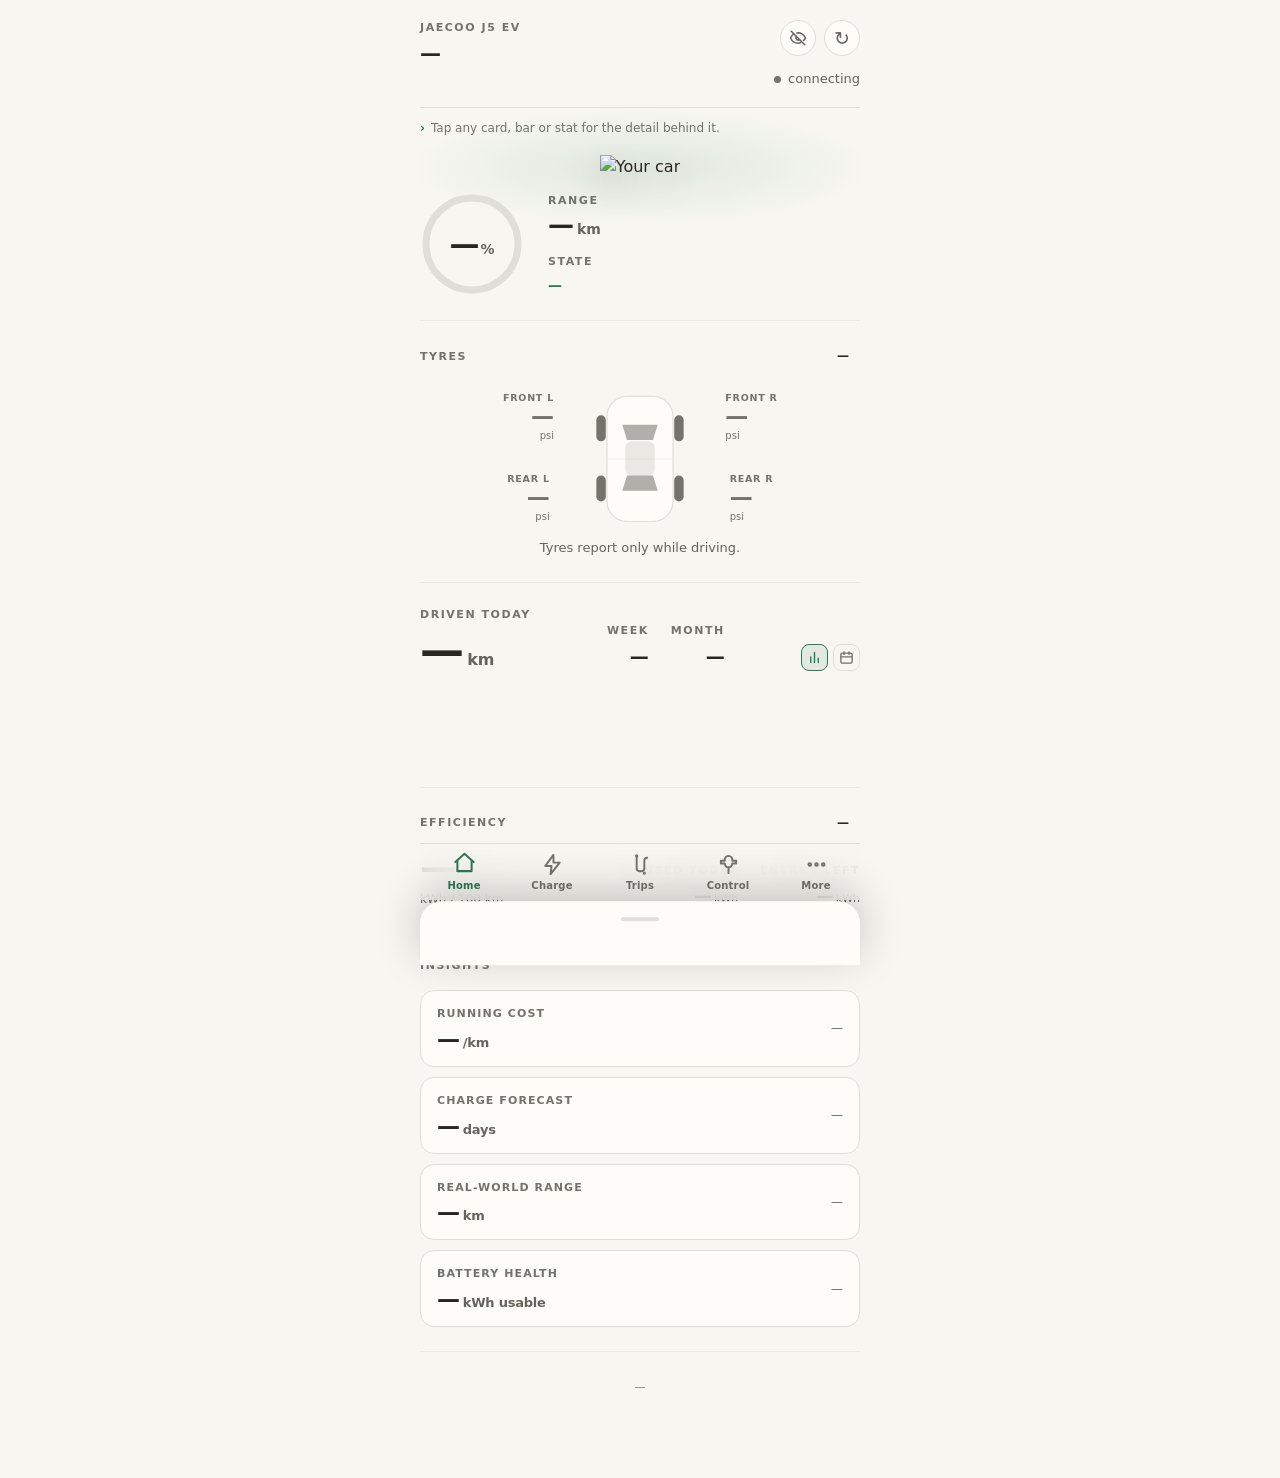
==== web/index.html @ c2badd1b "Merge upstream/main (openlinko, 2026-11-15) into the fork Resolutions: - README.md, README.id.md: up" ====
<!DOCTYPE html>
<html lang="en">
<head>
<meta charset="utf-8">
<meta name="viewport" content="width=device-width, initial-scale=1, viewport-fit=cover">
<meta name="apple-mobile-web-app-capable" content="yes">
<meta name="apple-mobile-web-app-status-bar-style" content="default">
<meta name="apple-mobile-web-app-title" content="J5 EV">
<meta name="theme-color" content="#f4f1ea" id="themeColor">
<script>try{document.documentElement.dataset.theme=localStorage.getItem('theme')||(matchMedia('(prefers-color-scheme:dark)').matches?'dark':'light');document.documentElement.lang=localStorage.getItem('lang')||'en';}catch(e){document.documentElement.dataset.theme='light';}</script>
<link rel="stylesheet" href="leaflet.css">
<link rel="manifest" href="manifest.webmanifest">
<link rel="apple-touch-icon" href="icon.svg">
<link rel="icon" href="icon.svg">
<title>J5 EV</title>
<style>
  :root{
    --canvas: oklch(0.972 0.006 95);
    --surface: oklch(0.992 0.004 95);
    --ink:    oklch(0.27 0.012 95);
    --muted:  oklch(0.50 0.012 95);
    --faint:  oklch(0.55 0.010 95);
    --line:   oklch(0.90 0.008 95);
    --hair:   oklch(0.93 0.007 95);
    --accent: oklch(0.52 0.10 158);
    --accent-soft: oklch(0.52 0.10 158 / .12);
    --warn:   oklch(0.74 0.13 70);
    --bad:    oklch(0.58 0.16 27);
    --inset:  oklch(0.955 0.006 95);
    /* motion: one confident deceleration curve everywhere; feedback 120ms, state 200ms, view 260ms */
    --e-out:  cubic-bezier(.16,1,.3,1);
    --e-io:   cubic-bezier(.2,.8,.2,1);
  }
  html{scroll-behavior:smooth}
  /* tab switch = the app's one recurring view transition: soft rise + fade of the incoming pane */
  [data-tab].tabin{animation:tabin .26s var(--e-out)}
  @keyframes tabin{from{opacity:0;transform:translateY(10px)}}
  *{box-sizing:border-box;-webkit-tap-highlight-color:transparent;margin:0}
  html{background:var(--canvas)}
  body{
    font:16px/1.45 -apple-system,BlinkMacSystemFont,"SF Pro Text",Inter,system-ui,sans-serif;
    color:var(--ink); background:var(--canvas);
    -webkit-font-smoothing:antialiased; text-rendering:optimizeLegibility;
    padding:max(20px,env(safe-area-inset-top)) 20px calc(82px + env(safe-area-inset-bottom));
  }
  .wrap{max-width:440px;margin:0 auto}
  .num{font-variant-numeric:tabular-nums;font-feature-settings:"tnum" 1}
  .over{font-size:11px;font-weight:600;letter-spacing:.14em;text-transform:uppercase;color:var(--faint)}

  /* a11y: visible keyboard focus (slider's outline:none above is overridden back here) */
  :focus{outline:none}
  :focus-visible{outline:2px solid var(--accent);outline-offset:2px;border-radius:6px}

  /* a11y: keep small icons visually small but grow their hit area to ~44px */
  .viewtoggle button,.calnav,.chipbtn,.refresh,.appbar .ab-rf{position:relative}
  .viewtoggle button:before,.calnav:before,.chipbtn:before,.refresh:before,.appbar .ab-rf:before{
    content:"";position:absolute;inset:-8px}
  .seg button{position:relative}
  .seg button:before{content:"";position:absolute;inset:-6px 0}

  /* a11y: honor reduced motion — instant state change, no rolling/reveal choreography */
  @media (prefers-reduced-motion:reduce){
    *,*:before,*:after{animation-duration:.01ms!important;animation-iteration-count:1!important;
      transition-duration:.01ms!important;scroll-behavior:auto!important}
    .reveal{opacity:1;transform:none}
  }

  /* header */
  header{display:flex;justify-content:space-between;align-items:flex-start;padding-bottom:18px;border-bottom:1px solid var(--line)}
  .plate{font-size:21px;font-weight:700;letter-spacing:.01em;margin-top:3px}
  .status{display:flex;align-items:center;gap:7px;font-size:13px;color:var(--muted);margin-top:5px}
  .status b{width:7px;height:7px;border-radius:50%;background:var(--faint);transition:background .2s}
  .status.on b{background:var(--accent)}
  .hr{display:flex;flex-direction:column;align-items:flex-end;gap:9px}
  .refresh{width:36px;height:36px;border-radius:50%;border:1px solid var(--line);background:var(--surface);
    color:var(--muted);font-size:19px;line-height:1;cursor:pointer;display:flex;align-items:center;justify-content:center;
    transition:color .2s,border-color .2s}
  .refresh:active{color:var(--accent);border-color:var(--accent)}
  .refresh.spin{animation:spin .7s linear}
  @keyframes spin{to{transform:rotate(360deg)}}

  section{padding:24px 0;border-bottom:1px solid var(--hair)}
  section:last-of-type{border-bottom:0}

  /* battery */
  .batt{display:flex;align-items:center;gap:24px}
  .gauge{position:relative;width:104px;height:104px;flex:none}
  .gauge svg{display:block}
  .gauge svg circle{transition:stroke-dashoffset .6s var(--e-out)}
  .gauge .c{position:absolute;inset:0;display:flex;align-items:center;justify-content:center}
  .gauge .grp{display:inline-flex;align-items:baseline}
  .gauge .c b{font-size:30px;font-weight:700;line-height:1}
  .gauge .c i{font-size:14px;font-weight:600;color:var(--muted);font-style:normal;margin-left:1px}
  .batt .side{flex:1;display:flex;flex-direction:column;gap:16px}
  .kv .over{display:block;margin-bottom:3px}
  .kv .val{font-size:26px;font-weight:700;line-height:1}
  .kv .val u{font-size:14px;font-weight:600;color:var(--muted);text-decoration:none;margin-left:3px}
  .pill{display:inline-flex;align-items:center;gap:6px;font-size:14px;font-weight:600;color:var(--accent)}
  .pill.off{color:var(--faint)}

  /* tyres */
  .tyres .head{display:flex;justify-content:space-between;align-items:center;margin-bottom:6px}
  .badge{font-size:12px;font-weight:700;padding:3px 11px;border-radius:999px;letter-spacing:.01em}
  .badge.ok{color:var(--accent);background:var(--accent-soft)}
  .badge.bad{color:var(--bad);background:oklch(0.58 0.16 27 / .12)}
  .pad.ok .v{color:var(--accent)} .pad.bad .v{color:var(--bad)}
  .car{display:grid;grid-template-columns:1fr auto 1fr;grid-template-rows:auto auto;
    align-items:center;justify-items:center;gap:18px 14px;max-width:300px;margin:18px auto 8px}
  .carsvg{grid-column:2;grid-row:1/3;width:118px;height:auto;display:block}
  .ty{fill:var(--faint);transition:fill .3s}
  .ty.ok{fill:var(--accent)}.ty.warn{fill:var(--warn)}.ty.bad{fill:var(--bad)}.ty.idle{fill:var(--line)}
  .pad{display:flex;flex-direction:column;line-height:1;gap:3px}
  .pad.fl,.pad.rl{grid-column:1;align-items:flex-end;text-align:right}
  .pad.fr,.pad.rr{grid-column:3;align-items:flex-start;text-align:left}
  .pad.fl,.pad.fr{grid-row:1}
  .pad.rl,.pad.rr{grid-row:2}
  .pad .lbl{font-size:9.5px;font-weight:600;letter-spacing:.08em;text-transform:uppercase;color:var(--faint)}
  .pad .v{font-size:23px;font-weight:700}
  .pad .u{font-size:10px;color:var(--faint)}
  .pad .t{font-size:11px;color:var(--muted)}
  .pad.idle .v{color:var(--faint);font-weight:600}
  .pad.warn .v{color:var(--warn)} .pad.bad .v{color:var(--bad)}
  .cap{text-align:center;font-size:13px;color:var(--muted)}

  /* distance */
  .dist .top{display:flex;align-items:flex-end;justify-content:space-between;gap:16px}
  .today b{font-size:44px;font-weight:700;line-height:.95;letter-spacing:-.02em}
  .today u{font-size:16px;font-weight:600;color:var(--muted);text-decoration:none;margin-left:4px}
  .wm{display:flex;gap:22px;text-align:right}
  .wm div .over{display:block;margin-bottom:4px}
  .wm div b{font-size:19px;font-weight:700}
  .bars{display:flex;align-items:flex-end;gap:8px;height:70px;margin-top:22px}
  .bar{flex:1;display:flex;flex-direction:column;align-items:center;gap:7px;height:100%;justify-content:flex-end}
  .bar i{width:72%;border-radius:3px;background:var(--accent);min-height:2px;transition:height .4s ease-out}
  .bar.z i{background:var(--line)}
  .bar span{font-size:10px;color:var(--faint)}
  [hidden]{display:none!important}
  /* dist view toggle + monthly calendar */
  .viewtoggle{display:flex;gap:5px;align-items:center}
  .viewtoggle button{background:none;border:1px solid var(--line);border-radius:8px;width:27px;height:27px;
    display:flex;align-items:center;justify-content:center;color:var(--faint);cursor:pointer;padding:0}
  .viewtoggle button.on{color:var(--accent);border-color:var(--accent);background:color-mix(in oklch,var(--accent) 10%,transparent)}
  .viewtoggle svg{width:15px;height:15px}
  .calhead{display:flex;align-items:center;justify-content:space-between;margin-top:22px}
  .calnav{background:none;border:1px solid var(--line);border-radius:8px;width:29px;height:29px;color:var(--muted);cursor:pointer;font-size:16px;line-height:1}
  .caltitle{font-size:14px;font-weight:700}
  .caltot{text-align:center;font-size:11.5px;color:var(--muted);margin-top:7px}
  .calgrid{display:grid;grid-template-columns:repeat(7,1fr);gap:5px;margin-top:13px}
  .caldow{text-align:center;font-size:9.5px;color:var(--faint);text-transform:uppercase;letter-spacing:.3px}
  .calday{border:1px solid var(--line);border-radius:10px;padding:5px 2px 6px;text-align:center;cursor:pointer;position:relative;min-height:46px;
    transition:transform .12s var(--e-out),border-color .18s}
  .calday.tappable:active{transform:scale(.93);border-color:var(--accent)}
  .calday.z{cursor:default;color:var(--faint)}
  .calday .cd{font-size:10.5px;font-weight:650;color:var(--muted)}
  .calday .ck{display:block;font-size:11.5px;font-weight:750;margin-top:2px}
  .calday .cdot{position:absolute;top:4px;right:5px;width:5px;height:5px;border-radius:50%;background:var(--accent)}
  .calday.empty{visibility:hidden}
  .calcap{text-align:center;font-size:11.5px;color:var(--faint);margin-top:11px}
  .setbtn{border:1px solid var(--line);border-radius:8px;padding:6px 12px;font:inherit;font-size:12.5px;
    background:none;color:var(--accent);cursor:pointer;font-weight:600;transition:transform .12s var(--e-out),border-color .18s}
  .setbtn:active{transform:scale(.94);border-color:var(--accent)}
  .setbtn:disabled{opacity:.5;cursor:default}

  /* footer stats */
  .stats{display:grid;grid-template-columns:repeat(3,1fr);gap:18px 12px;padding-top:24px}
  .stat .over{display:block;margin-bottom:5px}
  .stat b{font-size:20px;font-weight:700}
  .stat b u{font-size:12px;font-weight:600;color:var(--muted);text-decoration:none;margin-left:3px}
  .ststat{display:block;font-size:10px;margin-top:4px;color:var(--faint)}
  .ststat.low{color:var(--warn)} .ststat.bad{color:var(--bad)}
  .vinrow{display:flex;justify-content:space-between;align-items:baseline;gap:12px;margin-top:20px;padding-top:18px;border-top:1px solid var(--hair)}
  .vinrow .vin{font-size:13px;color:var(--muted);font-weight:500;letter-spacing:.02em}
  .head2{display:flex;justify-content:space-between;align-items:center;margin-bottom:16px}
  .effrow{display:flex;justify-content:space-between;align-items:flex-end;gap:16px}
  .big2{font-size:36px;font-weight:750;line-height:.95;letter-spacing:-.02em}
  .sub{font-size:12px;color:var(--muted);margin-top:6px}
  .effmeta{display:flex;gap:22px;text-align:right}
  .effmeta b{font-size:18px;font-weight:700}
  .effmeta u{font-size:11px;color:var(--muted);text-decoration:none;margin-left:2px}
  .effmeta .over{display:block;margin-bottom:4px}
  .badge.warn{color:var(--warn);background:oklch(0.74 0.13 70 / .14)}
  .badge.idle{color:var(--faint);background:oklch(0.70 0.010 95 / .14)}
  .tiles{display:grid;grid-template-columns:repeat(3,1fr);gap:10px}
  .tile{background:var(--inset);border:1px solid var(--line);border-radius:14px;padding:14px 8px;text-align:center}
  .tile b{font-size:22px;font-weight:700;display:block;margin-bottom:4px;line-height:1}
  .tile span{font-size:10px;color:var(--muted);text-transform:uppercase;letter-spacing:.5px}

  /* charge planner */
  .planrow{display:flex;align-items:flex-end;justify-content:space-between;gap:16px}
  .planrow u{font-size:16px;font-weight:600;color:var(--muted);text-decoration:none;margin-left:3px}
  .planfrom{font-size:13px;color:var(--muted);padding-bottom:6px}
  .planfrom b{color:var(--ink);font-weight:700}
  .badge.tog{cursor:pointer;user-select:none}
  .slider{-webkit-appearance:none;appearance:none;width:100%;height:6px;border-radius:999px;
    background:var(--line);margin:20px 0 22px;outline:none}
  .slider::-webkit-slider-thumb{-webkit-appearance:none;width:28px;height:28px;border-radius:50%;
    background:var(--surface);border:2px solid var(--accent);box-shadow:0 1px 5px rgba(0,0,0,.18);cursor:pointer}
  .slider::-moz-range-thumb{width:28px;height:28px;border-radius:50%;background:var(--surface);
    border:2px solid var(--accent);box-shadow:0 1px 5px rgba(0,0,0,.18);cursor:pointer}
  .plancost{display:flex;justify-content:space-between;align-items:center;margin-top:16px;font-size:13px;color:var(--muted)}
  .plancost label{display:inline-flex;align-items:center;gap:7px}
  .plancost input{width:70px;border:1px solid var(--line);border-radius:9px;padding:5px 9px;
    font:inherit;font-size:13px;text-align:right;background:var(--surface);color:var(--ink);-moz-appearance:textfield}
  .plancost input::-webkit-outer-spin-button,.plancost input::-webkit-inner-spin-button{-webkit-appearance:none;margin:0}
  .plancost .rp{font-weight:700;color:var(--ink);font-size:17px}

  /* charge curve expander + chart */
  .expander{display:flex;justify-content:space-between;align-items:center;margin-top:16px;
    padding:11px 15px;border:1px solid var(--line);border-radius:12px;background:var(--surface);
    font-size:13px;font-weight:600;color:var(--muted);cursor:pointer;user-select:none;
    transition:transform .12s var(--e-out),color .18s,border-color .18s}
  .expander:active{transform:scale(.985);color:var(--ink);border-color:var(--accent)}
  .expander .chev{transition:transform .25s;font-size:20px;color:var(--faint);line-height:1}
  .expander.open .chev{transform:rotate(90deg)}
  #chgChart{margin-top:14px}
  #chgSvg{display:block;width:100%;background:var(--surface);border:1px solid var(--hair);border-radius:12px}
  .chgstats{display:grid;grid-template-columns:repeat(4,1fr);gap:8px;margin-top:14px;text-align:center}
  .chgstats b{display:block;font-size:18px;font-weight:700;line-height:1;margin-bottom:4px}
  .chgstats span{font-size:9.5px;color:var(--muted);text-transform:uppercase;letter-spacing:.4px}
  .hrow{display:flex;justify-content:space-between;align-items:baseline;font-size:12px;color:var(--muted);padding:8px 0;border-top:1px solid var(--hair)}
  .hrow b{color:var(--ink);font-weight:700}
  #chgHist{margin-top:8px}

  /* trips */
  .trip{display:flex;justify-content:space-between;align-items:flex-start;gap:12px;padding:13px 0;border-bottom:1px solid var(--hair)}
  .trip:last-child{border-bottom:0}
  .trip .km{font-size:21px;font-weight:700;line-height:1}
  .trip .km u{font-size:12px;font-weight:600;color:var(--muted);text-decoration:none;margin-left:2px}
  .trip .when{font-size:11.5px;color:var(--faint);margin-top:5px}
  .trip .r{text-align:right;flex:none}
  .trip .eff{font-size:18px;font-weight:700;line-height:1}
  .trip .eff u{font-size:11px;font-weight:600;color:var(--muted);text-decoration:none;margin-left:2px}
  .trip .sub2{font-size:11px;color:var(--faint);margin-top:5px}

  /* insights */
  .ins{display:flex;justify-content:space-between;align-items:center;gap:14px;padding:15px 16px;
    border:1px solid var(--line);border-radius:14px;background:var(--surface);margin-bottom:10px}
  .ins:last-child{margin-bottom:0}
  .ins .t{font-size:11px;font-weight:600;letter-spacing:.1em;text-transform:uppercase;color:var(--faint);margin-bottom:6px}
  .ins .v{font-size:23px;font-weight:750;line-height:1;letter-spacing:-.01em}
  .ins .v u{font-size:13px;font-weight:600;color:var(--muted);text-decoration:none;margin-left:3px}
  .ins .r{text-align:right;font-size:12px;line-height:1.5;color:var(--muted);flex:none}
  .ins .r b{color:var(--ink);font-weight:700}
  .ins .vd{font-size:12px;font-weight:700;padding:3px 10px;border-radius:999px;margin-top:5px;display:inline-block}
  .vd.ok{color:var(--accent);background:var(--accent-soft)} .vd.warn{color:var(--warn);background:oklch(0.74 0.13 70 / .14)}

  .meta{text-align:center;font-size:11px;color:var(--faint);margin-top:26px;line-height:1.6}

  /* tappable affordance */
  .tappable{cursor:pointer;user-select:none;transition:transform .12s var(--e-out)}
  .tappable:active{transform:scale(.985)}
  .hint{font-size:12px;color:var(--faint);padding:12px 0 0;display:flex;align-items:center;gap:6px;transition:opacity .3s}
  .hint:before{content:"›";font-weight:700;color:var(--accent)}

  /* pull to refresh */
  .ptr{position:fixed;top:0;left:0;right:0;display:flex;justify-content:center;pointer-events:none;z-index:40}
  .ptr i{margin-top:10px;width:24px;height:24px;border-radius:50%;border:2px solid var(--line);
    border-top-color:var(--accent);opacity:0;transition:opacity .15s}
  .ptr.show i{opacity:1}
  .ptr.spin i{animation:spin .7s linear infinite}

  /* bottom sheet */
  .scrim{position:fixed;inset:0;z-index:50;background:oklch(0.2 0.01 95 / 0);
    transition:background .25s;pointer-events:none}
  .scrim.open{background:oklch(0.2 0.01 95 / .34);pointer-events:auto}
  .sheet{position:fixed;left:0;right:0;bottom:0;z-index:51;max-width:440px;margin:0 auto;
    background:var(--surface);border-radius:22px 22px 0 0;box-shadow:0 -10px 44px rgba(0,0,0,.20);
    padding:8px 22px calc(28px + env(safe-area-inset-bottom));max-height:84vh;overflow-y:auto;
    transform:translateY(102%);transition:transform .32s var(--e-io)}
  .sheet.open{transform:translateY(0)}
  .sheet .grip{width:38px;height:4px;border-radius:99px;background:var(--line);margin:8px auto 16px}
  .sheet h3{font-size:21px;font-weight:750;letter-spacing:-.01em;margin-bottom:4px}
  .sheet .lead{font-size:13px;color:var(--muted);margin-bottom:16px;line-height:1.5}
  .sheet .row{display:flex;justify-content:space-between;align-items:baseline;gap:14px;
    padding:12px 0;border-bottom:1px solid var(--hair);font-size:14px}
  .sheet .row:last-of-type{border-bottom:0}
  .sheet .row span{color:var(--muted)}
  .sheet .row b{font-weight:700;font-size:16px;text-align:right}
  .sheet .note{font-size:12.5px;color:var(--muted);line-height:1.6;margin-top:16px;
    background:var(--inset);border:1px solid var(--line);border-radius:12px;padding:13px 15px}
  .sheet .note b{color:var(--ink);font-weight:700}

  /* slot-text (vendored) — rolling-digit animation for live numbers */
  .slot-text{display:inline-flex;white-space:pre}
  .char-slot{position:relative;display:inline-flex;flex:none;justify-content:center;
    overflow:hidden;overflow-x:visible;overflow-y:clip;line-height:1.3;vertical-align:bottom}
  .char-slot.is-resizing{overflow-x:clip}
  .char-sizer{visibility:hidden;white-space:pre}
  .char-face{position:absolute;inset:0;display:flex;align-items:center;justify-content:center;
    white-space:pre;will-change:transform}
  /* keep rolling numbers tight + aligned with their adjacent units */
  .gauge .c .char-slot,.today .char-slot,.val .char-slot,.big2 .char-slot,.effmeta .char-slot{line-height:1.05}

  /* native: no root rubber-band, no long-press callout / text select on chrome */
  html,body{overscroll-behavior-y:none}
  body{-webkit-touch-callout:none;user-select:none;-webkit-user-select:none}
  #vin{user-select:text;-webkit-user-select:text;-webkit-touch-callout:default}

  /* iOS collapsing large-title -> frosted sticky app bar */
  .appbar{position:fixed;top:0;left:0;right:0;z-index:45;display:flex;align-items:center;gap:10px;
    padding:max(8px,env(safe-area-inset-top)) max(18px,env(safe-area-inset-left)) 9px;
    background:color-mix(in oklch,var(--canvas) 72%,transparent);-webkit-backdrop-filter:saturate(1.7) blur(18px);
    backdrop-filter:saturate(1.7) blur(18px);border-bottom:1px solid var(--line);
    transform:translateY(-101%);opacity:0;transition:transform .28s var(--e-io),opacity .2s;
    pointer-events:none}
  .appbar.show{transform:none;opacity:1;pointer-events:auto}
  .appbar .ttl{font-size:15px;font-weight:700;letter-spacing:.01em}
  .appbar .ab-soc{margin-left:auto;font-size:15px;font-weight:700;font-variant-numeric:tabular-nums;
    display:inline-flex;align-items:center;gap:6px}
  .appbar .ab-dot{width:7px;height:7px;border-radius:50%;background:var(--faint);transition:background .2s}
  .appbar.on .ab-dot{background:var(--accent)}
  .appbar .ab-rf{width:30px;height:30px;border-radius:50%;border:1px solid var(--line);background:var(--surface);
    color:var(--muted);font-size:16px;line-height:1;display:flex;align-items:center;justify-content:center}
  .appbar .ab-rf:active{color:var(--accent);border-color:var(--accent)}
  .appbar .ab-rf.spin{animation:spin .7s linear}

  /* scroll-reveal */
  .reveal{opacity:0;transform:translateY(14px);transition:opacity .5s ease,transform .5s var(--e-out)}
  .reveal.in{opacity:1;transform:none}

  .tiles.two{grid-template-columns:repeat(2,1fr)}
  #effSpark{display:block}

  /* spec table */
  .speclist{display:grid;grid-template-columns:repeat(2,1fr);gap:1px;background:var(--hair);
    border:1px solid var(--hair);border-radius:13px;overflow:hidden}
  .speclist>div{background:var(--surface);padding:12px 14px;display:flex;flex-direction:column;gap:4px}
  .speclist .full{grid-column:1/-1}
  .speclist span{font-size:10.5px;color:var(--muted);text-transform:uppercase;letter-spacing:.04em}
  .speclist b{font-size:18px;font-weight:700;line-height:1}
  .speclist b u{font-size:11px;font-weight:600;color:var(--muted);text-decoration:none;margin-left:2px}
  .specsub{margin:18px 0 11px}
  .spec.nospec{display:none!important}   /* no brochure figures for this car -> stays hidden on every tab */

  /* control tab */
  .ctrlgrid{display:grid;grid-template-columns:repeat(2,1fr);gap:10px;margin:6px 0 4px}
  .ctrlbtn{display:flex;flex-direction:column;gap:3px;align-items:flex-start;padding:14px;border-radius:14px;
    border:1px solid var(--line);background:var(--surface);color:var(--ink);font:inherit;font-size:14px;
    font-weight:700;cursor:pointer;text-align:left;-webkit-tap-highlight-color:transparent;
    transition:transform .14s var(--e-out),border-color .2s,opacity .2s}
  .ctrlbtn small{font-size:10px;font-weight:600;color:var(--muted);letter-spacing:.03em;text-transform:uppercase}
  .ctrlbtn svg{width:22px;height:22px;flex:none;margin-bottom:5px;color:var(--ink)}
  .ctrlbtn.unset{border-style:dashed;opacity:.72}
  .ctrlbtn.busy{opacity:.45;pointer-events:none}
  .ctrlbtn:active{transform:scale(.97)}
  .ctrlnote{font-size:12px;color:var(--muted);margin:2px 0 12px;line-height:1.45}
  .ctrlac{margin:16px 0 4px}
  .acrow{display:flex;justify-content:space-between;align-items:baseline;margin-bottom:6px}
  .ctrlknown{margin:12px 0 4px;font-size:11.5px;color:var(--muted);display:flex;flex-wrap:wrap;gap:6px;align-items:center}
  .chipbtn{border:1px solid var(--line);background:var(--surface);color:var(--ink);border-radius:9px;
    padding:5px 11px;font:inherit;font-size:12px;font-weight:700;cursor:pointer;
    transition:transform .12s var(--e-out),color .18s,border-color .18s}
  .chipbtn:active{border-color:var(--accent);color:var(--accent);transform:scale(.95)}
  .ctrllog{margin-top:10px;font-size:11.5px;color:var(--muted);font-variant-numeric:tabular-nums;max-height:170px;overflow:auto}
  .ctrllog div{padding:3px 0;border-top:1px solid var(--hair)}
  :root[data-theme="dark"] .ctrlbtn{background:var(--inset)}

  /* car hero (official render, self-hosted) */
  .hero{position:relative;margin:-6px 0 14px;text-align:center;isolation:isolate}
  .hero:before{content:"";position:absolute;left:50%;top:52%;transform:translate(-50%,-50%);
    width:120%;height:160px;z-index:-1;
    background:radial-gradient(ellipse 60% 50% at 50% 50%,var(--accent-soft),transparent 72%)}
  .heroimg{width:100%;max-width:330px;height:auto;
    filter:drop-shadow(0 16px 16px rgba(0,0,0,.16))}

  .btns{display:flex;gap:8px}
  .refresh svg{display:block}

  /* bottom tab bar (frosted, fixed) */
  .tabbar{position:fixed;left:0;right:0;bottom:0;z-index:46;display:flex;max-width:440px;margin:0 auto;
    background:color-mix(in oklch,var(--canvas) 82%,transparent);-webkit-backdrop-filter:saturate(1.7) blur(20px);
    backdrop-filter:saturate(1.7) blur(20px);border-top:1px solid var(--line);
    padding-bottom:env(safe-area-inset-bottom)}
  .tabbar .tb{flex:1;background:none;border:0;padding:9px 0 7px;display:flex;flex-direction:column;
    align-items:center;gap:3px;color:var(--faint);font:inherit;cursor:pointer;-webkit-tap-highlight-color:transparent;
    transition:color .18s,transform .14s var(--e-out)}
  .tabbar .tb.on{color:var(--accent)}
  .tabbar .tb svg{width:23px;height:23px;transition:transform .22s var(--e-out)}
  .tabbar .tb.on svg{transform:translateY(-1.5px) scale(1.06)}
  .tabbar .tb:active{transform:scale(.94)}
  .tabbar .tb span{font-size:10px;font-weight:600;letter-spacing:.02em}

  /* flex / share card */
  .flexbtn{display:block;width:100%;margin-top:24px;padding:14px;border-radius:14px;border:1px solid var(--accent);
    background:var(--accent-soft);color:var(--accent);font:inherit;font-weight:700;font-size:15px;cursor:pointer;
    transition:transform .12s var(--e-out)}
  .flexbtn:active{transform:scale(.99)}
  .flexcard{background:linear-gradient(158deg,var(--accent-soft),transparent 60%),var(--surface);
    border:1px solid var(--line);border-radius:18px;padding:20px;margin-top:4px}
  .flexcard .fk{font-size:20px;font-weight:750;letter-spacing:.01em}
  .flexcard .ft{font-size:12px;color:var(--muted);margin-top:2px;margin-bottom:18px}
  .fgrid{display:grid;grid-template-columns:repeat(2,1fr);gap:15px}
  .fgrid .fc b{display:block;font-size:22px;font-weight:750;line-height:1;letter-spacing:-.01em}
  .fgrid .fc span{font-size:10.5px;color:var(--muted);text-transform:uppercase;letter-spacing:.04em}
  .fbeat{margin-top:18px;font-size:13px;font-weight:700;color:var(--accent);text-align:center;
    background:var(--accent-soft);border-radius:11px;padding:10px}
  .ffoot{margin-top:14px;font-size:11px;color:var(--faint);text-align:center;line-height:1.55}

  /* dark / night theme — manual toggle (data-theme), defaults to system on first load */
  :root[data-theme="dark"]{
    --canvas: oklch(0.205 0.012 95);
    --surface:oklch(0.252 0.012 95);
    --ink:    oklch(0.95 0.008 95);
    --muted:  oklch(0.70 0.012 95);
    --faint:  oklch(0.61 0.012 95);
    --line:   oklch(0.34 0.012 95);
    --hair:   oklch(0.30 0.010 95);
    --accent: oklch(0.74 0.13 158);
    --accent-soft: oklch(0.74 0.13 158 / .17);
    --warn:   oklch(0.80 0.13 70);
    --bad:    oklch(0.67 0.17 27);
    --inset:  oklch(0.285 0.012 95);
  }
  :root[data-theme="dark"] .appbar{background:color-mix(in oklch,var(--canvas) 72%,transparent)}
  :root[data-theme="dark"] .tabbar{background:color-mix(in oklch,var(--canvas) 82%,transparent)}
  :root[data-theme="dark"] .badge.bad{background:oklch(0.67 0.17 27 / .18)}
  :root[data-theme="dark"] .badge.warn{background:oklch(0.80 0.13 70 / .18)}
  :root[data-theme="dark"] .vd.warn{background:oklch(0.80 0.13 70 / .18)}

  /* settings — segmented controls */
  .setrow{display:flex;justify-content:space-between;align-items:center;padding:14px 0;border-bottom:1px solid var(--hair)}
  .setrow:last-child{border-bottom:0}
  .setrow .sl{font-size:14px;font-weight:600}
  .seg{display:inline-flex;border:1px solid var(--line);border-radius:10px;overflow:hidden;background:var(--surface)}
  .seg button{background:none;border:0;padding:8px 17px;font:inherit;font-size:13px;font-weight:600;
    color:var(--muted);cursor:pointer;-webkit-tap-highlight-color:transparent;
    transition:background .15s,color .15s,transform .12s var(--e-out)}
  .seg button:active{transform:scale(.94)}
  .seg button.on{background:var(--accent);color:var(--surface)}
  .fuelsel{font:inherit;font-size:13px;font-weight:600;color:var(--ink);background:var(--surface);
    border:1px solid var(--line);border-radius:10px;padding:8px 12px;-webkit-appearance:none;appearance:none;max-width:180px}
  .fuelin{font-size:13px;color:var(--muted)}
  .fuelin input{width:60px;border:1px solid var(--line);border-radius:9px;padding:5px 8px;font:inherit;font-size:13px;
    text-align:right;background:var(--surface);color:var(--ink);-moz-appearance:textfield}
  .fuelin input::-webkit-outer-spin-button,.fuelin input::-webkit-inner-spin-button{-webkit-appearance:none;margin:0}
  .fuelin #fuelKml{width:44px}

  /* trip planner */
  .tpform{display:flex;flex-direction:column;gap:10px}
  .acwrap{position:relative}
  #tripFrom,#tripTo{font:inherit;font-size:14px;color:var(--ink);background:var(--surface);
    border:1px solid var(--line);border-radius:11px;padding:11px 13px;width:100%}
  .acbox{position:absolute;top:calc(100% + 4px);left:0;right:0;z-index:30;background:var(--surface);
    border:1px solid var(--line);border-radius:11px;box-shadow:0 10px 28px rgba(0,0,0,.16);
    overflow:hidden;display:none;max-height:50vh;overflow-y:auto}
  .acbox.show{display:block}
  .acitem{padding:10px 13px;font-size:12.5px;line-height:1.35;color:var(--ink);cursor:pointer;
    border-bottom:1px solid var(--hair)}
  .acitem:last-child{border-bottom:0}
  .acitem:active{background:var(--accent-soft)}
  .acitem b{font-weight:700} .acitem small{color:var(--muted)}
  .tprow{display:flex;align-items:center;gap:14px;flex-wrap:wrap}
  .tpchk{font-size:13px;color:var(--muted);display:inline-flex;align-items:center;gap:6px;cursor:pointer}
  .tpres{font-size:13px;color:var(--muted)}
  .tpres input{width:46px;border:1px solid var(--line);border-radius:8px;padding:5px 7px;font:inherit;
    font-size:13px;text-align:right;background:var(--surface);color:var(--ink);-moz-appearance:textfield}
  .tpres input::-webkit-outer-spin-button,.tpres input::-webkit-inner-spin-button{-webkit-appearance:none;margin:0}
  .tpmode{margin:-4px 0 14px}
  .spkrow{display:flex;gap:8px;margin-bottom:12px}
  .spkrow .tpbtn{margin-left:0;flex:1;text-align:center}
  .tpbtn.ghost{background:var(--surface);color:var(--ink);border:1px solid var(--line)}
  .spkitem{display:flex;align-items:center;gap:10px;border-top:1px solid var(--hair);padding:11px 0;cursor:pointer}
  .spkitem:active{opacity:.6}
  .spkbolt{flex:none;width:30px;height:30px;border-radius:9px;display:flex;align-items:center;justify-content:center;font-size:15px}
  .spkmain{flex:1;min-width:0}
  .spkname{font-size:14px;font-weight:650;white-space:nowrap;overflow:hidden;text-overflow:ellipsis}
  .spksub{font-size:12px;color:var(--muted);margin-top:1px}
  .spkdist{flex:none;font-size:12px;font-weight:700;color:var(--muted)}
  .tpbtn{margin-left:auto;background:var(--accent);color:var(--surface);border:0;border-radius:11px;
    padding:11px 24px;font:inherit;font-weight:700;font-size:14px;cursor:pointer;transition:transform .12s var(--e-out),opacity .18s}
  .tpbtn:active{transform:scale(.98)}
  .tpbtn.busy{opacity:.6;pointer-events:none}
  .tpsum{display:grid;grid-template-columns:repeat(4,1fr);gap:10px;margin:18px 0 6px;text-align:center}
  .tpsum b{display:block;font-size:21px;font-weight:750;line-height:1}
  .tpsum span{font-size:9.5px;color:var(--muted);text-transform:uppercase;letter-spacing:.04em}
  #tripOut svg{display:block;margin:14px 0 6px}
  .tpmap{height:264px;margin:14px 0 6px;border:1px solid var(--line);border-radius:14px;overflow:hidden;z-index:0}
  .tpmap .leaflet-container{height:100%;width:100%;background:var(--surface);font:inherit}
  .tpmap .leaflet-control-attribution{font-size:9px;background:color-mix(in oklch,var(--surface) 80%,transparent)}
  .tpmap .leaflet-control-attribution a{color:var(--muted)}
  .tpmap .leaflet-bar a{background:var(--surface);color:var(--ink);border-color:var(--line)}
  .tpmap .leaflet-bar a:hover{background:var(--hair)}
  .tppin{display:flex;align-items:center;justify-content:center;font-size:11px;font-weight:800;color:#fff;
         border-radius:50%;width:24px;height:24px;border:2.5px solid #fff;box-shadow:0 1px 5px rgba(0,0,0,.45)}
  .tppop{font-size:12.5px;line-height:1.5;min-width:120px}
  .tppop b{font-size:13px}
  .tpmap .leaflet-popup-content-wrapper,.tpmap .leaflet-popup-tip{background:var(--surface);color:var(--ink);box-shadow:0 4px 16px rgba(0,0,0,.25)}
  .tpmap .leaflet-popup-content{margin:10px 12px;font:inherit}
  .tproute{font-size:13px;font-weight:600;text-align:center;margin:8px 0 4px;color:var(--muted)}
  .tpstop{border-top:1px solid var(--hair);padding:12px 0}
  .tpsk{font-size:11px;font-weight:700;letter-spacing:.04em;text-transform:uppercase;color:var(--faint)}
  .tpsd{font-size:15px;font-weight:600;margin:3px 0}
  .tpss{font-size:12.5px;color:var(--muted)}
  .tptot{font-size:13px;font-weight:700;margin-top:12px;padding-top:12px;border-top:1px solid var(--line)}
  .tpnote{font-size:11px;color:var(--faint);line-height:1.55;margin-top:12px}
  .gmapbtn{display:block;text-align:center;margin-top:14px;padding:13px;border-radius:12px;
    background:var(--accent);color:var(--surface);font-weight:700;font-size:14px;text-decoration:none;transition:transform .12s var(--e-out)}
  .gmapbtn:active{transform:scale(.99)}
</style>
</head>
<body>
<div class="appbar" id="appbar">
  <span class="ttl" id="abTtl">J5 EV</span>
  <span class="ab-soc"><span class="ab-dot" id="abDot"></span><span id="abSoc" class="num">&mdash;</span>%</span>
  <button class="ab-rf" id="abRefresh" aria-label="Refresh">&#8635;</button>
</div>
<div class="wrap">
  <div id="demoBanner" style="display:none;margin-bottom:12px;padding:9px 12px;border-radius:12px;
       background:color-mix(in oklch,var(--accent) 16%,transparent);border:1px solid var(--line);
       font-size:13px;line-height:1.4">🧪 <b>Demo mode</b> — sample data, no real car connected.</div>
  <div id="loginGuard" role="status" style="display:none;margin-bottom:12px;padding:9px 12px;border-radius:12px;
       background:color-mix(in oklch,#e0a020 16%,transparent);border:1px solid var(--line);
       font-size:13px;line-height:1.4"></div>
  <header>
    <div>
      <div class="over" id="modelLabel">Jaecoo J5 EV</div>
      <div class="plate" id="plate">&mdash;</div>
    </div>
    <div class="hr">
      <div class="btns"><button id="eye" class="refresh" aria-label="Hide plate &amp; VIN"></button><button id="refresh" class="refresh" aria-label="Refresh">&#8635;</button></div>
      <div class="status" id="status"><b></b><span id="statusTxt">connecting</span></div>
    </div>
  </header>
  <div class="hint" id="hint">Tap any card, bar or stat for the detail behind it.</div>

  <section>
    <div class="hero"><img class="heroimg" id="carImg" src="car-generic.svg" alt="Your car" width="330" height="211"></div>
    <div class="batt">
      <div class="gauge">
        <svg width="104" height="104" viewBox="0 0 104 104">
          <circle cx="52" cy="52" r="46" fill="none" stroke="var(--line)" stroke-width="7"/>
          <circle id="arc" cx="52" cy="52" r="46" fill="none" stroke="var(--accent)" stroke-width="7"
                  stroke-linecap="round" stroke-dasharray="289" stroke-dashoffset="289"
                  transform="rotate(-90 52 52)"/>
        </svg>
        <div class="c"><span class="grp"><b id="soc" class="num">&mdash;</b><i>%</i></span></div>
      </div>
      <div class="side">
        <div class="kv"><span class="over" id="rangeLbl">Range</span><div class="val num"><span id="range">&mdash;</span><u>km</u></div></div>
        <div class="kv" id="fuelKv" style="display:none"><span class="over" id="fuelLbl">Fuel</span><div class="val num"><span id="fuelPct">&mdash;</span><u>%</u></div></div>
        <div class="kv" id="fuelRangeKv" style="display:none"><span class="over" id="fuelRangeLbl">Fuel range</span><div class="val num"><span id="fuelRange">&mdash;</span><u>km</u></div></div>
        <div class="kv"><span class="over">State</span><div><span class="pill" id="pill">&mdash;</span></div></div>
      </div>
    </div>
    <div class="cap" id="rangeTotal" style="display:none;text-align:left;margin-top:14px"></div>
    <div class="cap" id="drain" style="display:none;text-align:left;margin-top:16px"></div>
  </section>

  <section class="tyres">
    <div class="head"><div class="over">Tyres</div><span class="badge" id="tstatus">—</span></div>
    <div class="car">
      <svg class="carsvg" viewBox="0 0 200 244" aria-hidden="true">
        <rect id="ty0" class="ty" x="26" y="48" width="16" height="44" rx="8"/>
        <rect id="ty1" class="ty" x="158" y="48" width="16" height="44" rx="8"/>
        <rect id="ty2" class="ty" x="26" y="150" width="16" height="44" rx="8"/>
        <rect id="ty3" class="ty" x="158" y="150" width="16" height="44" rx="8"/>
        <rect x="44" y="16" width="112" height="212" rx="34" fill="var(--surface)" stroke="var(--line)" stroke-width="2"/>
        <path d="M70 64 H130 L122 90 H78 Z" fill="var(--faint)" opacity=".55"/>
        <rect x="75" y="92" width="50" height="58" rx="11" fill="var(--hair)"/>
        <path d="M78 150 H122 L130 176 H70 Z" fill="var(--faint)" opacity=".55"/>
        <line x1="44" y1="122" x2="156" y2="122" stroke="var(--line)" stroke-width="1.2" opacity=".6"/>
      </svg>
      <div class="pad fl idle" id="t0"><span class="lbl">Front L</span><span class="v num">&mdash;</span><span class="u">psi</span><span class="t"></span></div>
      <div class="pad fr idle" id="t1"><span class="lbl">Front R</span><span class="v num">&mdash;</span><span class="u">psi</span><span class="t"></span></div>
      <div class="pad rl idle" id="t2"><span class="lbl">Rear L</span><span class="v num">&mdash;</span><span class="u">psi</span><span class="t"></span></div>
      <div class="pad rr idle" id="t3"><span class="lbl">Rear R</span><span class="v num">&mdash;</span><span class="u">psi</span><span class="t"></span></div>
    </div>
    <div class="cap" id="tcap">Tyres report only while driving.</div>
  </section>

  <section class="dist">
    <div class="top">
      <div class="today"><div class="over" style="margin-bottom:6px">Driven today</div><b class="num" id="kmToday">&mdash;</b><u>km</u></div>
      <div class="wm">
        <div><span class="over">Week</span><b class="num" id="kmWeek">&mdash;</b></div>
        <div><span class="over">Month</span><b class="num" id="kmMonth">&mdash;</b></div>
      </div>
      <div class="viewtoggle" id="viewToggle">
        <button data-v="bars" class="on" aria-label="Bar chart"><svg viewBox="0 0 24 24" fill="none" stroke="currentColor" stroke-width="2.2" stroke-linecap="round"><path d="M6 20v-9M12 20V4M18 20v-7"/></svg></button>
        <button data-v="cal" aria-label="Calendar"><svg viewBox="0 0 24 24" fill="none" stroke="currentColor" stroke-width="2.2" stroke-linecap="round"><rect x="3" y="5" width="18" height="16" rx="2.5"/><path d="M16 3v4M8 3v4M3 11h18"/></svg></button>
      </div>
    </div>
    <div class="bars" id="bars"></div>
    <div id="calWrap" hidden>
      <div class="calhead">
        <button class="calnav" id="calPrev" aria-label="Previous month">&#8249;</button>
        <div class="caltitle" id="calTitle">&mdash;</div>
        <button class="calnav" id="calNext" aria-label="Next month">&#8250;</button>
      </div>
      <div class="caltot" id="calTot"></div>
      <div class="calgrid" id="calGrid"></div>
      <div class="calcap" id="calCap"></div>
    </div>
  </section>

  <section>
    <div class="head2"><div class="over">Efficiency</div><span class="badge" id="effbadge">&mdash;</span></div>
    <div class="effrow">
      <div><div class="big2 num" id="cons">&mdash;</div><div class="sub">kWh / 100 km</div></div>
      <div class="effmeta">
        <div><span class="over">Used today</span><div><b class="num" id="usedkwh">&mdash;</b><u>kWh</u></div></div>
        <div><span class="over">Energy left</span><div><b class="num" id="leftkwh">&mdash;</b><u>kWh</u></div></div>
      </div>
    </div>
  </section>

  <section>
    <div class="head2"><div class="over">Insights</div><span class="over" id="insCons"></span></div>
    <div class="ins">
      <div><div class="t">Running cost</div><div class="v num"><span id="insRpkm">&mdash;</span><u>/km</u></div></div>
      <div class="r" id="insRpkmR">&mdash;</div>
    </div>
    <div class="ins">
      <div><div class="t">Charge forecast</div><div class="v num"><span id="insDays">&mdash;</span><u>days</u></div></div>
      <div class="r" id="insDaysR">&mdash;</div>
    </div>
    <div class="ins">
      <div><div class="t">Real-world range</div><div class="v num"><span id="insRange">&mdash;</span><u>km</u></div></div>
      <div class="r" id="insRangeR">&mdash;</div>
    </div>
    <div class="ins">
      <div><div class="t">Battery health</div><div class="v num"><span id="insCap">&mdash;</span><u>kWh usable</u></div></div>
      <div class="r" id="insCapR">&mdash;</div>
    </div>
  </section>

  <section class="care">
    <div class="head2"><div class="over">Battery care</div><span class="badge" id="careBadge">&mdash;</span></div>
    <div class="ins" style="margin-bottom:0">
      <div><div class="t">Last full charge</div><div class="v num"><span id="careDays">&mdash;</span><u>days ago</u></div></div>
      <div class="r" id="careR">&mdash;</div>
    </div>
  </section>

  <section class="svc">
    <div class="head2"><div class="over">Service</div><span class="badge" id="svcBadge">&mdash;</span></div>
    <div class="planrow">
      <div><div class="over" style="margin-bottom:6px">Next service in</div><b class="big2 num" id="svcKm">&mdash;</b><u>km</u></div>
      <div class="planfrom" id="svcWhen">&mdash;</div>
    </div>
    <div class="expander" id="svcToggle"><span>Set last service</span><span class="chev">&rsaquo;</span></div>
    <div id="svcForm" style="display:none;margin-top:14px">
      <div class="plancost"><label>Last service odo <input id="svcOdo" type="number" inputmode="numeric" placeholder="km"></label></div>
      <div class="plancost" style="margin-top:11px"><label>Date <input id="svcDate" type="date" style="width:150px;text-align:left"></label></div>
      <div class="plancost" style="margin-top:11px"><label>Every <input id="svcIntKm" type="number" inputmode="numeric" value="10000"> km</label><label>or <input id="svcIntMo" type="number" inputmode="numeric" value="12"> mo</label></div>
    </div>
  </section>

  <!-- Filled from DATA.specs. Hidden entirely when we have no figures for this car — brochure
       numbers are per-model facts, and the wrong car's are worse than none. -->
  <section class="spec nospec">
    <div class="head2"><div class="over">Specifications</div><span class="badge ok" id="specBadge">&mdash;</span></div>
    <div class="over specsub" style="margin-top:0" id="specPerfHd">Performance</div>
    <div class="speclist" id="specPerf"></div>
    <div class="over specsub" id="specDimHd">Dimensions</div>
    <div class="speclist" id="specDim"></div>
  </section>

  <section class="settings">
    <div class="head2"><div class="over">Settings</div></div>
    <div class="setrow"><span class="sl">Theme</span>
      <span class="seg" id="themeSeg"><button data-v="light">Light</button><button data-v="dark">Dark</button></span></div>
    <div class="setrow"><span class="sl">Language</span>
      <span class="seg" id="langSeg"><button data-v="en">EN</button><button data-v="id">ID</button></span></div>
    <div class="setrow"><span class="sl">Default view</span>
      <span class="seg" id="uiSeg"><button data-v="v1">Classic</button><button data-v="v2">V2</button></span></div>
    <div class="setrow"><span class="sl">Petrol compare</span>
      <select class="fuelsel" id="fuelSel">
        <option value="Pertalite">Pertalite</option>
        <option value="Pertamax">Pertamax</option>
        <option value="Pertamax Green 95">Pertamax Green 95</option>
        <option value="Pertamax Turbo">Pertamax Turbo</option>
        <option value="Dexlite">Dexlite</option>
        <option value="Pertamina Dex">Pertamina Dex</option>
        <option value="Solar">Solar (subsidi)</option>
      </select></div>
    <div class="setrow"><span class="sl">Price · economy</span>
      <span class="fuelin"><span class="cur" data-cur>Rp</span> <input id="fuelPrice" type="number" inputmode="numeric"> /L · <input id="fuelKml" type="number" inputmode="decimal" step="0.1"> km/L</span></div>
    <div class="setrow"><span class="sl">Km sync</span>
      <span class="seg" id="resyncSeg"><button data-v="skip">Accurate</button><button data-v="count">Count all</button></span></div>
    <div class="hint" id="resyncHint">When the car is dark (no signal), missed km sync in one burst. Accurate (recommended) skips bursts that can't be dated to a day; Count all adds them to the day the car reconnects.</div>
    <div class="setrow"><span class="sl">Car photo</span>
      <button class="setbtn" id="photoBtn">Update</button></div>
  </section>

  <section class="tripplan">
    <div class="head2"><div class="over" id="tpOver">Trip planner</div></div>
    <span class="seg tpmode" id="tpModeSeg"><button data-v="plan" class="on">Planner</button><button data-v="map">SPKLU Map</button></span>
    <div id="tpPlanner">
      <div class="tpform">
        <div class="acwrap"><input id="tripFrom" type="text" placeholder="From (city / place)" autocomplete="off"><div class="acbox" id="acFrom"></div></div>
        <div class="acwrap"><input id="tripTo" type="text" placeholder="To (city / place)" autocomplete="off"><div class="acbox" id="acTo"></div></div>
        <div class="tprow">
          <label class="tpchk"><input type="checkbox" id="tripHwy"> <span id="tpHwyLbl">Highway / AC</span></label>
          <label class="tpres"><span id="tpStartLbl">Start</span> <input id="tripStart" type="number" inputmode="numeric" placeholder="now">%</label>
          <label class="tpres"><span id="tpResLbl">Buffer</span> <input id="tripReserve" type="number" inputmode="numeric" value="15">%</label>
          <button id="tripGo" class="tpbtn">Plan</button>
        </div>
      </div>
      <div id="tripOut"></div>
    </div>
    <div id="tpMapView" hidden>
      <div class="acwrap"><input id="spkluCenter" type="text" placeholder="Area (city / place)" autocomplete="off"><div class="acbox" id="acCenter"></div></div>
      <div class="spkrow">
        <button id="spkluHere" class="tpbtn ghost">📍 <span id="spkluHereLbl">My location</span></button>
        <button id="spkluSearch" class="tpbtn">Search this area</button>
      </div>
      <div id="spkluMap" class="tpmap"></div>
      <div id="spkluList"></div>
      <div class="tpnote" id="spkluNote"></div>
    </div>
  </section>

  <section>
    <div class="head2"><div class="over">Recent trips</div><span class="over" id="tripCount"></span></div>
    <div id="tripList"></div>
  </section>

  <section>
    <div class="head2"><div class="over">Charging</div><span class="badge" id="chgbadge">&mdash;</span></div>
    <div id="chgActive" style="display:none">
      <div class="effrow" style="margin-bottom:18px">
        <div><div class="big2 num" id="chgrate">&mdash;</div><div class="sub">kW charging now</div></div>
        <div class="effmeta">
          <div><span class="over">This session</span><div><b class="num" id="chgkwh">&mdash;</b><u>kWh</u></div></div>
          <div><span class="over">Battery</span><div><b class="num" id="chgsoc">&mdash;</b><u>%</u></div></div>
          <div><span class="over">Time left</span><div><b class="num" id="chgleft">&mdash;</b><u>min</u></div></div>
        </div>
      </div>
    </div>
    <div class="tiles">
      <div class="tile"><b class="num" id="chgWeek">&mdash;</b><span>Charges / wk</span></div>
      <div class="tile"><b class="num" id="chgMonthKwh">&mdash;</b><span>kWh / mo</span></div>
      <div class="tile"><b class="num" id="chgMonthCost">&mdash;</b><span data-money-lbl>Rp / mo</span></div>
    </div>
    <div class="expander" id="chgToggle" style="display:none">
      <span id="chgToggleLbl">Charge curve</span><span class="chev" id="chgChev">&rsaquo;</span>
    </div>
    <div id="chgChart" style="display:none">
      <svg id="chgSvg" viewBox="0 0 400 160" width="100%" style="height:auto"></svg>
      <div class="chgstats">
        <div><b id="csDur">&mdash;</b><span>duration</span></div>
        <div><b id="csKwh">&mdash;</b><span>kWh at meter</span></div>
        <div><b id="csAvg">&mdash;</b><span>avg kW</span></div>
        <div><b id="csPeak">&mdash;</b><span>peak kW</span></div>
      </div>
      <div class="sub" id="csRange" style="text-align:center;margin-top:12px"></div>
      <div id="chgHist"></div>
    </div>
  </section>

  <section class="life">
    <div class="head2"><div class="over">Lifetime</div><span class="over" id="lifeSince"></span></div>
    <div class="tiles two">
      <div class="tile"><b class="num" id="lifeChg">&mdash;</b><span>kWh charged</span></div>
      <div class="tile"><b class="num" id="lifeSpent">&mdash;</b><span data-money-lbl>Rp spent</span></div>
      <div class="tile"><b class="num" id="lifeKm">&mdash;</b><span>km driven</span></div>
      <div class="tile"><b class="num" id="lifeSaved">&mdash;</b><span data-money-lbl>Rp saved</span></div>
    </div>
    <svg id="effSpark" viewBox="0 0 400 92" width="100%" style="height:auto;margin-top:18px;display:none"></svg>
    <div class="sub" id="effSparkCap" style="text-align:center;margin-top:8px;display:none"></div>
  </section>

  <section class="planner">
    <div class="head2"><div class="over">Charge planner</div><span class="badge tog idle" id="planmode">AC charging</span></div>
    <div class="planrow">
      <div><div class="over" style="margin-bottom:6px">Charge to</div><b class="big2 num" id="ptarget">80</b><u>%</u></div>
      <div class="planfrom">from <b id="pfrom">&mdash;</b>% now</div>
    </div>
    <input type="range" id="pslider" class="slider" min="0" max="100" value="80">
    <div class="tiles">
      <div class="tile"><b class="num" id="pkwh">&mdash;</b><span>Into battery</span></div>
      <div class="tile"><b class="num" id="pbuy">&mdash;</b><span>Buy at meter</span></div>
      <div class="tile"><b class="num" id="prange">&mdash;</b><span>Range +km</span></div>
    </div>
    <div class="plancost">
      <label><span class="cur" data-cur>Rp</span> <input id="pprice" type="number" inputmode="numeric" value="2540"> / kWh</label>
      <span class="rp" id="prupiah">&mdash;</span>
    </div>
    <div class="sub" id="planref" style="margin-top:10px">SPKLU DC ≈ Rp 2.467/kWh + 3% tax (≈2.540 all-in) · admin Rp 0 · home AC cheaper</div>
  </section>

  <section id="ctrlSec">
    <div class="head2"><div class="over">Control <span class="badge warn">BETA</span></div><span class="badge" id="ctrlBadge">&mdash;</span></div>
    <div class="ctrlnote" id="ctrlNote"><b>Beta.</b> Labels come from the app's own jump-table decode — lock/unlock, windows open/close, tailgate and stop charging are runtime-confirmed on a J5; the rest pending one-tap verification (report mismatches). Each tap inits then fires. <b>Long-press a button</b> to fix a wrong opcode. Car must be awake or it fails (<b>50043</b>). Tap = real actuation — watch the car. <b>Cloud only — no Bluetooth</b>, so the car needs cellular signal; the app's Bluetooth-proximity control isn't implemented.</div>
    <div id="ctrlGrid" class="ctrlgrid"></div>
    <div class="ctrlac" id="ctrlAc" style="display:none">
      <div class="acrow"><span class="over">A/C temperature</span><b class="num"><span id="ctrlAcTemp">22.0</span><u>&deg;C</u></b></div>
      <input type="range" id="ctrlAcSlider" class="slider" min="160" max="300" step="5" value="220">
    </div>
    <div class="expander" id="ctrlDiscToggle" style="margin-top:14px"><span>Opcode tester &mdash; discover commands</span><span class="chev">&rsaquo;</span></div>
    <div id="ctrlDisc" style="display:none">
      <div class="plancost" style="gap:8px;flex-wrap:wrap">
        <label>Opcode (hex) <input id="ctrlOp" type="text" placeholder="e.g. 2301" style="width:110px;text-align:left"></label>
        <label>timeout <input id="ctrlTo" type="number" inputmode="numeric" value="20" style="width:56px"></label>
        <button id="ctrlFire" class="tpbtn">Send</button>
      </div>
      <div class="ctrlknown" id="ctrlKnown"></div>
      <div class="ctrlknown" id="ctrlScan"></div>
      <div class="ctrllog" id="ctrlLog"></div>
    </div>
  </section>

  <div class="stats">
    <div class="stat"><span class="over">Odometer</span><b class="num"><span id="odo">&mdash;</span><u>km</u></b></div>
    <div class="stat"><span class="over">12V Battery</span><b class="num"><span id="volt">&mdash;</span><u>V</u></b><span class="ststat" id="voltSt"></span></div>
    <div class="stat"><span class="over">Avg speed</span><b class="num"><span id="avgspeed">&mdash;</span><u>km/h</u></b></div>
  </div>
  <div class="vinrow"><span class="over">VIN</span><span class="vin" id="vin">&mdash;</span></div>

  <button id="flex" class="flexbtn">&#10022;&nbsp; Flex card</button>
  <div class="meta" id="meta">&mdash;</div>
</div>

<div class="ptr" id="ptr"><i></i></div>
<div class="scrim" id="scrim"></div>
<div class="sheet" id="sheet"><div class="grip"></div><div id="sheetBody"></div></div>

<nav class="tabbar" id="tabbar">
  <button class="tb on" data-t="home"><svg viewBox="0 0 24 24" fill="none" stroke="currentColor" stroke-width="2" stroke-linecap="round" stroke-linejoin="round"><path d="M3 11l9-8 9 8"/><path d="M5 10v10h14V10"/></svg><span>Home</span></button>
  <button class="tb" data-t="charging"><svg viewBox="0 0 24 24" fill="none" stroke="currentColor" stroke-width="2" stroke-linecap="round" stroke-linejoin="round"><path d="M13 2L4.5 13.5H11l-1 8.5L19.5 10H13z"/></svg><span>Charge</span></button>
  <button class="tb" data-t="trips"><svg viewBox="0 0 24 24" fill="none" stroke="currentColor" stroke-width="2" stroke-linecap="round" stroke-linejoin="round"><path d="M8 3v13a3 3 0 003 3h2a3 3 0 003-3V8a3 3 0 013-3"/><circle cx="8" cy="3" r="0.6"/><circle cx="16" cy="21" r="0.6"/></svg><span>Trips</span></button>
  <button class="tb" data-t="control"><svg viewBox="0 0 24 24" fill="none" stroke="currentColor" stroke-width="2" stroke-linecap="round" stroke-linejoin="round"><path d="M12 3a4 4 0 013.87 5H20v3h-4.13A4 4 0 0112 15a4 4 0 01-3.87-4H4V8h4.13A4 4 0 0112 3z"/><path d="M12 15v6"/></svg><span>Control</span></button>
  <button class="tb" data-t="more"><svg viewBox="0 0 24 24" fill="none" stroke="currentColor" stroke-width="2" stroke-linecap="round" stroke-linejoin="round"><circle cx="5" cy="12" r="1.4"/><circle cx="12" cy="12" r="1.4"/><circle cx="19" cy="12" r="1.4"/></svg><span>More</span></button>
</nav>

<script src="leaflet.js"></script>
<script src="slot-text.js"></script>
<script>
const $=id=>document.getElementById(id);
let DATA={};
// currency + tyre unit come from the server (creds.json); default to the J5/IDR values.
function curSym(){ return (DATA.currency&&DATA.currency.symbol)||'Rp'; }
function curLoc(){ return (DATA.currency&&DATA.currency.locale)||'id-ID'; }
function money(n){ if(n==null)return '—';
  const opt = Math.abs(n)>=100 ? {maximumFractionDigits:0} : {maximumFractionDigits:2};
  return curSym()+' '+Number(n).toLocaleString(curLoc(),opt); }
function tyreUnit(){ return DATA.tyre_unit||'psi'; }
// swap the few static "Rp" labels for the configured symbol (no-op for IDR, keeps its i18n intact)
function applyCurrency(){ const s=curSym();
  document.querySelectorAll('[data-cur]').forEach(el=>{ el.textContent = s; });                 // bare symbol spans (labels w/ inputs)
  document.querySelectorAll('[data-money-lbl]').forEach(el=>{ el.textContent = el.textContent.replace(/\bRp\b/g, s); });
  if(s!=='Rp'){                                                                                  // non-IDR: drop the Indonesia-specific SPKLU note
    const pr=$('planref'); if(pr) pr.textContent = s+' '+Number(DATA.tariff||0).toLocaleString(curLoc())+' /kWh · set your own tariff below';
    const pp=$('pprice'); if(pp && DATA.tariff && !pp.dataset.usr) pp.value = DATA.tariff;
  }
}
// rolling-digit numbers for live values; instant on first paint, slot-roll on change
const slots={};
function roll(id, text){ const el=$(id); if(!el) return; text=String(text);
  if(!window.slotText){ el.textContent=text; return; }
  if(!slots[id]) slots[id]=slotText(el, text);
  else if(slots[id].value!==text) slots[id].set(text, {direction: 'up'});
}

// ---- theme + language (i18n) ----
let theme='light', lang='en';
try{ theme=localStorage.getItem('theme')||document.documentElement.dataset.theme||'light'; }catch(e){}
try{ lang=localStorage.getItem('lang')||'en'; }catch(e){}
const THEME_COLOR={light:'#f4f1ea',dark:'#15140f'};
function applyTheme(){ document.documentElement.dataset.theme=theme;
  const m=$('themeColor'); if(m) m.setAttribute('content',THEME_COLOR[theme]||THEME_COLOR.light); }
const MAP_ID={
  "Range":"Jangkauan","State":"Kondisi","Tyres":"Ban",
  "Driven today":"Jarak hari ini","Week":"Minggu","Month":"Bulan",
  "Efficiency":"Efisiensi","Used today":"Terpakai hari ini","Energy left":"Energi tersisa",
  "Insights":"Wawasan","Running cost":"Biaya operasional","Charge forecast":"Perkiraan isi ulang",
  "Real-world range":"Jangkauan nyata","Battery health":"Kesehatan baterai",
  "Battery care":"Perawatan baterai","Last full charge":"Isi penuh terakhir",
  "Service":"Servis","Next service in":"Servis berikutnya","Set last service":"Atur servis terakhir",
  "Specifications":"Spesifikasi","Performance":"Performa","Dimensions":"Dimensi",
  "Power":"Tenaga","Torque":"Torsi","Drivetrain":"Penggerak","Battery":"Baterai","Range NEDC":"Jangkauan NEDC",
  "Length":"Panjang","Width":"Lebar","Height":"Tinggi","Wheelbase":"Jarak sumbu roda","Ground clearance":"Jarak ke tanah",
  "Recent trips":"Perjalanan terakhir","avg":"rata2","Charging":"Pengisian","This session":"Sesi ini","Time left":"Sisa waktu",
  "Lifetime":"Sepanjang waktu","kWh charged":"kWh diisi","Rp spent":"Rp terpakai","km driven":"km ditempuh","Rp saved":"Rp hemat",
  "Charge planner":"Perencana isi","Charge to":"Isi sampai",
  "Into battery":"Masuk baterai","Buy at meter":"Beli di meteran","Range +km":"Tambah jangkauan",
  "Odometer":"Odometer","12V Battery":"Aki 12V","Avg speed":"Kecepatan rata",
  "Charges / wk":"Isi / mgg","kWh / mo":"kWh / bln","Rp / mo":"Rp / bln",
  "duration":"durasi","kWh in":"kWh masuk","kWh at meter":"kWh di meteran","avg kW":"rata kW","peak kW":"puncak kW","kW charging now":"kW mengisi kini",
  "Front L":"Depan Ki","Front R":"Depan Ka","Rear L":"Belakang Ki","Rear R":"Belakang Ka",
  "Home":"Beranda","Charge":"Isi","Trips":"Jalan","More":"Lainnya",
  "Control":"Kontrol","Lock":"Kunci","Unlock":"Buka kunci","A/C on":"AC nyala","A/C off":"AC mati",
  "Windows open":"Buka jendela","Windows close":"Tutup jendela","Windows vent":"Ventilasi jendela",
  "Sunroof open":"Buka sunroof","Sunroof close":"Tutup sunroof","Sunroof tilt":"Angkat sunroof",
  "Tailgate open":"Buka bagasi","Tailgate close":"Tutup bagasi","Find car":"Cari mobil",
  "Quick cool on":"Pendingin cepat nyala","Quick cool off":"Pendingin cepat mati",
  "Quick heat on":"Pemanas cepat nyala","Quick heat off":"Pemanas cepat mati",
  "Defog on":"Defog nyala","Defog off":"Defog mati","Stop charging":"Stop isi",
  "Tap any card, bar or stat for the detail behind it.":"Ketuk kartu, bar, atau statistik mana pun untuk detailnya.",
  "SPKLU DC ≈ Rp 2.467/kWh + 3% tax (≈2.540 all-in) · admin Rp 0 · home AC cheaper":"SPKLU DC ≈ Rp 2.467/kWh + pajak 3% (≈2.540 total) · admin Rp 0 · AC rumah lebih murah",
  "Settings":"Pengaturan","Theme":"Tema","Light":"Terang","Dark":"Gelap","Language":"Bahasa",
  "Default view":"Tampilan awal","Classic":"Klasik",
  "Km sync":"Sinkron km","Count all":"Hitung semua",
  "Car photo":"Foto mobil","Update":"Perbarui",
  "Charged":"Diisi",
  "Tap a day for its km, energy and charging.":"Ketuk hari untuk km, energi, dan pengisiannya.",
  "When the car is dark (no signal), missed km sync in one burst. Accurate (recommended) skips bursts that can't be dated to a day; Count all adds them to the day the car reconnects.":
  "Saat mobil tanpa sinyal (basement), km yang terlewat tersinkron sekaligus. Akurat (disarankan) melewati burst yang tak bisa diberi tanggal; Hitung semua menambahkannya ke hari mobil kembali online.",
  "Petrol compare":"Banding bensin","Price · economy":"Harga · konsumsi",
  "Driving":"Berjalan","Parked":"Parkir","No signal":"Tak ada sinyal",
  "live":"langsung","no signal":"tak ada sinyal","no data yet":"belum ada data","ago":"lalu",
  "Optimal":"Optimal","Normal":"Normal","Boros":"Boros","No data yet":"Belum ada data",
  "Active":"Aktif","Idle":"Diam","Balanced":"Seimbang","Charge to 100%":"Isi ke 100%","Charge to 100% soon":"Segera isi ke 100%",
  "Not set":"Belum diatur","Due soon":"Segera","Overdue":"Lewat tempo","OK":"OK",
  "Accurate":"Akurat","Car optimistic":"Mobil optimis","Conservative":"Konservatif","No degradation":"Tanpa penurunan",
  "Indirect TPMS · status only, no PSI":"TPMS tidak langsung · status saja, tanpa PSI","Live.":"Langsung.","As of":"Per",
  "AC charging":"Isi AC","DC fast":"DC cepat","Charge curve":"Kurva pengisian","Last charge":"Isi terakhir",
  "No trips yet — drive and they appear here.":"Belum ada perjalanan — berkendara dan akan muncul di sini.",
  "shown":"ditampilkan","kWh used":"kWh dipakai","cycles":"siklus","in":"masuk","mo":"bln","day":"hari","days":"hari",
  "saves":"hemat","vs petrol":"vs bensin","drives":"pakai","left now":"tersisa","car rates":"mobil klaim","since":"sejak",
  "on":"pada","not logged yet":"belum tercatat","LFP likes a regular 100%":"LFP perlu sesekali diisi 100%",
  "next in":"berikutnya","due today":"jatuh tempo hari ini","overdue by":"telat","No 100% logged":"Belum ada isi 100%",
  "Fuel":"Bensin","Fuel range":"Jangkauan bensin","EV range":"Jangkauan EV",
  "NMC — no routine 100% needed":"NMC — tak perlu 100% rutin",
  "Updated":"Diperbarui","self-hosted · live":"mandiri · langsung","Waiting for the first telemetry frame.":"Menunggu data telemetri pertama.",
  "healthy":"sehat","getting low":"mulai lemah","check 12V":"cek aki 12V","min":"min",
  "tap \"Set last service\"":"ketuk \"Atur servis terakhir\"","or":"atau","overdue":"lewat","by":"sblm",
  "Trip planner":"Perencana perjalanan","From (city / place)":"Dari (kota / tempat)","To (city / place)":"Ke (kota / tempat)",
  "Highway / AC":"Tol / AC","Reserve":"Cadangan","Plan":"Rencana","Planning…":"Merencanakan…",
  "hours":"jam","stops":"henti","arrive":"tiba","Stop":"Henti","at":"di","charge to":"isi ke","off route":"dari rute",
  "no mapped SPKLU nearby":"tak ada SPKLU terpetakan","Make it nonstop — no charging needed.":"Bisa tanpa henti — tak perlu isi.",
  "Charging total":"Total pengisian","Trip lookup failed.":"Pencarian rute gagal.","Couldn't plan: ":"Gagal merencanakan: ",
  "Open in Google Maps":"Buka di Google Maps","Start":"Mulai","Finish":"Selesai","Buffer":"Cadangan","free":"tersedia",
  "Planner":"Rencana","SPKLU Map":"Peta SPKLU","Trip planner":"Perencana perjalanan","Find SPKLU":"Cari SPKLU",
  "My location":"Lokasi saya","Search this area":"Cari area ini","Area (city / place)":"Area (kota / tempat)",
  "Searching…":"Mencari…","Locating…":"Mencari lokasi…","Directions":"Rute","No connector data":"Data konektor kosong",
  "No SPKLU found here.":"Tak ada SPKLU di sini.","SPKLU lookup failed.":"Pencarian SPKLU gagal.",
  "Tap a station for details · live where the operator reports it.":"Ketuk stasiun untuk detail · live bila operator melaporkan.",
  "Location blocked — type an area or pan the map.":"Lokasi diblokir — ketik area atau geser peta.","Location not available.":"Lokasi tak tersedia.",
  "Stops are on-route stations you reach with ≥{r}% left (your buffer for traffic). Stations via Google Maps — tap for live availability.":"Henti = stasiun di jalur yang dicapai dengan sisa ≥{r}% (cadangan untuk macet). Stasiun via Google Maps — ketuk untuk ketersediaan live.",
  "Stops are on-route stations you reach with ≥{r}% left (your buffer). Stations from OpenStreetMap (partial coverage).":"Henti = stasiun di jalur yang dicapai dengan sisa ≥{r}% (cadangan). Stasiun dari OpenStreetMap (cakupan sebagian).",
  "Stations from OpenStreetMap — coverage is partial; a gap means charge before that area. Charge math uses your real efficiency + a {r}% reserve.":"Stasiun dari OpenStreetMap — cakupan sebagian; bila kosong, isi sebelum area itu. Hitungan isi pakai efisiensi nyata kamu + cadangan {r}%."
};
function T(s){ return (lang==='id'&&s!=null)?(MAP_ID[s]||s):s; }
// bilingual string with optional {var} interpolation, for the detail sheets
function tn(en, id, vars){ let s = lang==='id' ? id : en;
  if(vars) for(const k in vars) s = s.split('{'+k+'}').join(vars[k]);
  return s; }
const I18N_SEL='.over:not([id]),.ins .t,.sub:not([id]),.tile span,.speclist span,.lbl,.hint,.tabbar .tb span,.chgstats span,.sl,#themeSeg button,#resyncSeg button,#uiSeg button,#planref,.svc .expander span:first-child';
function applyLang(){ document.documentElement.lang=lang;
  document.querySelectorAll(I18N_SEL).forEach(el=>{ if(el.dataset.en===undefined) el.dataset.en=el.textContent.trim(); el.textContent=T(el.dataset.en); });
  const tf=$('tripFrom'),tt=$('tripTo'),tg=$('tripGo'),th=$('tpHwyLbl'),tr=$('tpResLbl'),ts=$('tpStartLbl');
  if(tf) tf.placeholder=T('From (city / place)'); if(tt) tt.placeholder=T('To (city / place)');
  if(tg) tg.textContent=T('Plan'); if(th) th.textContent=T('Highway / AC'); if(tr) tr.textContent=T('Buffer');
  if(ts) ts.textContent=T('Start');
  const sc=$('spkluCenter'); if(sc) sc.placeholder=T('Area (city / place)');
  const sh=$('spkluHereLbl'); if(sh) sh.textContent=T('My location');
  const ss=$('spkluSearch'); if(ss) ss.textContent=T('Search this area');
  const sm=$('tpModeSeg'); if(sm){ const bs=sm.querySelectorAll('button'); if(bs[0]) bs[0].textContent=T('Planner'); if(bs[1]) bs[1].textContent=T('SPKLU Map'); }
  const to=$('tpOver'); if(to) to.textContent=T(to.dataset.en||'Trip planner');
  applyCurrency(); if(typeof renderControls==='function') renderControls(); }
function syncSeg(){ document.querySelectorAll('#themeSeg button').forEach(b=>b.classList.toggle('on',b.dataset.v===theme));
  document.querySelectorAll('#langSeg button').forEach(b=>b.classList.toggle('on',b.dataset.v===lang));
  ['themeSeg','langSeg','resyncSeg'].forEach(id=>{ const seg=$(id); if(!seg) return;
    seg.querySelectorAll('button').forEach(b=>b.setAttribute('aria-pressed',b.classList.contains('on')?'true':'false')); }); }
function syncResyncSeg(){ const v=(DATA&&DATA.resync_km)||'skip';
  document.querySelectorAll('#resyncSeg button').forEach(b=>b.classList.toggle('on',b.dataset.v===v)); }
$('resyncSeg').addEventListener('click',async e=>{ const b=e.target.closest('button'); if(!b)return;
  try{ const r=await fetch('api/config',{method:'POST',headers:{'Content-Type':'application/json'},body:JSON.stringify({resync_km:b.dataset.v})});
    const d=await r.json(); if(!d.ok) throw new Error(d.error||'failed');
    buzz(8); load(false);
  }catch(ex){ syncResyncSeg(); } });

// ---- car photo: re-grab CarLinko's render of THIS car (right model + colour) ----
$('photoBtn').addEventListener('click',async e=>{ const b=$('photoBtn'); b.disabled=true; const old=b.textContent; b.textContent='…';
  try{ const r=await fetch('api/photorefresh',{method:'POST'}); const d=await r.json();
    if(d.ok){ const img=$('carImg');
      if(img){ img.onerror=null; img.setAttribute('src','car-photo?v='+Date.now()); }
      buzz(8);
    }
  }catch(ex){}
  b.disabled=false; b.textContent=old; });

// ---- dist view: 7-day bars <-> monthly calendar (lazy /api/history, cached per month) ----
let distView='bars'; try{ distView=localStorage.getItem('distView')||'bars'; }catch(e){}
const calCache={};
let calMonth=(()=>{ const n=new Date(); return n.getFullYear()+'-'+String(n.getMonth()+1).padStart(2,'0'); })();
function setDistView(v){ distView=v; try{localStorage.setItem('distView',v)}catch(e){}
  document.querySelectorAll('#viewToggle button').forEach(b=>b.classList.toggle('on',b.dataset.v===v));
  $('bars').hidden=v!=='bars'; $('calWrap').hidden=v!=='cal';
  if(v==='cal') loadCal(); }
$('viewToggle').addEventListener('click',e=>{ const b=e.target.closest('button'); if(!b)return; setDistView(b.dataset.v); buzz(8); });
$('calPrev').addEventListener('click',()=>{ shiftCal(-1); buzz(8); });
$('calNext').addEventListener('click',()=>{ shiftCal(1); buzz(8); });
function shiftCal(d){ const [y,m]=calMonth.split('-').map(Number); const n=new Date(y,m-1+d,1);
  calMonth=n.getFullYear()+'-'+String(n.getMonth()+1).padStart(2,'0'); loadCal(); }
async function loadCal(){ const key=calMonth;
  let d=calCache[key];
  if(!d){ try{ d=await (await fetch('api/history?month='+key,{cache:'no-store'})).json(); }catch(e){ d=null; }
    if(d) calCache[key]=d; }
  if(!d){ $('calTitle').textContent=key; $('calGrid').replaceChildren(); return; }
  renderCal(d); }
function renderCal(d){ const [y,m]=d.month.split('-').map(Number);
  $('calTitle').textContent=new Date(y,m-1,1).toLocaleDateString(lang==='id'?'id-ID':'en-US',{month:'long',year:'numeric'});
  const t=d.totals;
  $('calTot').textContent=fmt(t.km)+' km · '+t.kwh+' kWh'+(t.chg_kwh?' · ⚡ '+t.chg_kwh_billed+' kWh · '+money(t.chg_cost):'');
  $('calCap').textContent=T('Tap a day for its km, energy and charging.');
  const g=$('calGrid'); g.replaceChildren();
  const lead=(new Date(y,m-1,1).getDay()+6)%7;              // Monday-first
  [...Array(7)].forEach((_,i)=>{ const e=document.createElement('div'); e.className='caldow';
    e.textContent=new Date(2026,0,5+i).toLocaleDateString(lang==='id'?'id-ID':'en-US',{weekday:'short'}); g.append(e); });
  for(let i=0;i<lead;i++){ const e=document.createElement('div'); e.className='calday empty'; g.append(e); }
  const max=Math.max(1,...d.days.map(x=>x.km));
  d.days.forEach(x=>{ const e=document.createElement('div'); e.className='calday'+(x.km?' tappable':' z');
    const cd=document.createElement('span'); cd.className='cd'; cd.textContent=x.d;
    const ck=document.createElement('span'); ck.className='ck'; ck.textContent=x.km?fmt(x.km):'·';
    e.append(cd,ck);
    if(x.km){ const p=0.08+0.62*(x.km/max); e.style.background='color-mix(in oklch, var(--accent) '+Math.round(p*100)+'%, transparent)'; }
    if(x.chg_kwh>0){ const dot=document.createElement('i'); dot.className='cdot'; e.append(dot); }
    if(x.km||x.chg_kwh) e.addEventListener('click',()=>sheet(bCalDay(x,d.month)));
    g.append(e); });
}
function bCalDay(x,month){ const [y,m]=month.split('-').map(Number);
  const I=(DATA.insights||{}), cons=I.consumption||DATA.wltp_kwh_100||14.8;
  const measured=x.eff!=null, kwh=measured? x.kwh : (x.km? x.km*cons/100 : 0);
  const dt=new Date(y,m-1,x.d).toLocaleDateString(lang==='id'?'id-ID':'en-US',{weekday:'short',day:'numeric',month:'short'});
  const cost=(x.km&&I.rp_per_km)? x.km*I.rp_per_km : null;
  return {title:dt, lead: x.km? tn('A breakdown of that day.','Rincian hari itu.'):tn('No distance logged that day.','Tak ada jarak tercatat hari itu.'),
    rows:[[tn('Distance','Jarak'), fmt(x.km)+' km'],
      x.km?[measured?tn('Energy used','Energi dipakai'):tn('Energy (est.)','Energi (estimasi)'), (measured?kwh:kwh.toFixed(1))+' kWh']:null,
      measured?[tn('Efficiency','Efisiensi'), x.eff+' kWh/100km']:null,
      cost!=null?[tn('Cost (est.)','Biaya (estimasi)'), rp(cost)]:null,
      x.chg_kwh?[tn('Charged (meter)','Diisi (meteran)'), x.chg_kwh_billed+' kWh · '+money(x.chg_cost)]:null,
      x.chg_kwh?[tn('Into the pack','Masuk baterai'), x.chg_kwh+' kWh']:null],
    note: x.km&&!measured? tn('SoC too coarse to measure this short a day.','SoC terlalu kasar untuk hari sependek ini.'):null };
}
$('themeSeg').addEventListener('click',e=>{ const b=e.target.closest('button'); if(!b)return; theme=b.dataset.v; try{localStorage.setItem('theme',theme)}catch(e){} applyTheme(); syncSeg(); buzz(8); });
$('langSeg').addEventListener('click',e=>{ const b=e.target.closest('button'); if(!b)return; lang=b.dataset.v; try{localStorage.setItem('lang',lang)}catch(e){} applyLang(); syncSeg(); buzz(8); load(false); });
// default view: which front end "/" serves on this device (cookie read by the server)
$('uiSeg').addEventListener('click',e=>{ const b=e.target.closest('button'); if(!b)return;
  document.cookie='ui='+b.dataset.v+';path=/;max-age=31536000'; syncSeg(); buzz(8);
  if(b.dataset.v==='v2') location.href='v2.html'; });
(function(){ const m=(document.cookie.match(/(?:^|;\s*)ui=(\w+)/)||[])[1]||'v2';
  document.querySelectorAll('#uiSeg button').forEach(b=>b.classList.toggle('on',b.dataset.v===m)); })();
const ARC=2*Math.PI*46, POS=['fl','fr','rl','rr'];
function fmt(n){return n==null?'—':Number(n).toLocaleString('en-US')}
function tyreClass(p){ if(p==null)return 'idle'; const u=tyreUnit();
  const psi = u==='bar'? p*14.5038 : u==='kpa'? p*0.145038 : p;   // normalise to PSI for thresholds
  if(psi<28||psi>40)return 'bad'; if(psi<30||psi>38)return 'warn'; return 'ok'; }
function ago(m){ if(m==null)return''; if(m<60)return Math.round(m)+'m'; if(m<1440)return Math.round(m/60)+'h'; return Math.round(m/1440)+'d'; }

// ---- charge planner ----
const EFF={AC:0.88,DC:0.95};           // meter->battery efficiency (AC onboard charger ~12% loss, DC ~5%)
let planSoc=null, planCap=58.9, planCons=14.8, planMode='AC', planInit=false;
function renderPlan(){
  if(planSoc==null) return;
  const sl=$('pslider'); sl.min=planSoc;
  let t=Math.max(planSoc, Math.min(100, +sl.value));
  sl.value=t;
  const frac = planSoc>=100 ? 1 : (t-planSoc)/(100-planSoc);
  sl.style.background=`linear-gradient(90deg, var(--accent) ${frac*100}%, var(--line) ${frac*100}%)`;
  $('ptarget').textContent=t; $('pfrom').textContent=planSoc;
  $('planmode').textContent=T(planMode==='AC'?'AC charging':'DC fast');
  const into=(t-planSoc)/100*planCap;          // kWh that actually enters the pack
  const buy=into/EFF[planMode];                // kWh you pay for at the charger meter
  const km=planCons>0? into/planCons*100 : 0;  // range this adds at your real consumption
  $('pkwh').textContent=into.toFixed(1);
  $('pbuy').textContent=buy.toFixed(1);
  $('prange').textContent=Math.round(km);
  const price=+$('pprice').value||0;
  $('prupiah').textContent=money(buy*price);
}
$('pslider').addEventListener('input',renderPlan);
$('pprice').addEventListener('input',()=>{ $('pprice').dataset.usr='1'; renderPlan(); });
$('planmode').addEventListener('click',()=>{
  planMode = planMode==='AC'?'DC':'AC';
  $('planmode').textContent = T(planMode==='AC'?'AC charging':'DC fast');
  renderPlan();
});

// ---- charge curve (SoC% vs elapsed minutes), inline SVG, no libs ----
function drawCharge(s){
  const svg=$('chgSvg');
  if(!s||!s.series||s.series.length<2){ svg.innerHTML=''; return; }
  const W=400,H=160,L=32,R=12,T=12,B=24;
  const ys=s.series.map(p=>p.soc), xmax=Math.max(...s.series.map(p=>p.m),1);
  let ymin=Math.max(0,Math.min(...ys)-3), ymax=Math.min(100,Math.max(...ys)+3);
  if(ymax-ymin<6) ymax=Math.min(100,ymin+6);
  const X=m=>L+(m/xmax)*(W-L-R), Y=v=>T+(1-(v-ymin)/(ymax-ymin))*(H-T-B);
  const pl=s.series.map(p=>X(p.m).toFixed(1)+','+Y(p.soc).toFixed(1));
  let g='';
  [ymin,(ymin+ymax)/2,ymax].forEach(v=>{ const y=Y(v).toFixed(1);
    g+=`<line x1="${L}" y1="${y}" x2="${W-R}" y2="${y}" stroke="var(--hair)" stroke-width="1"/>`;
    g+=`<text x="${L-5}" y="${(+y+3).toFixed(1)}" text-anchor="end" font-size="9" fill="var(--faint)">${Math.round(v)}</text>`; });
  g+=`<text x="${X(0).toFixed(1)}" y="${H-7}" font-size="9" fill="var(--faint)">0m</text>`;
  g+=`<text x="${W-R}" y="${H-7}" text-anchor="end" font-size="9" fill="var(--faint)">${Math.round(xmax)}m</text>`;
  g+=`<path d="M ${X(0).toFixed(1)},${H-B} L ${pl.join(' L ')} L ${X(xmax).toFixed(1)},${H-B} Z" fill="var(--accent-soft)"/>`;
  g+=`<polyline points="${pl.join(' ')}" fill="none" stroke="var(--accent)" stroke-width="2.5" stroke-linejoin="round" stroke-linecap="round"/>`;
  const lp=s.series[s.series.length-1];
  g+=`<circle cx="${X(lp.m).toFixed(1)}" cy="${Y(lp.soc).toFixed(1)}" r="3.5" fill="var(--accent)"/>`;
  svg.innerHTML=g;
}
$('chgToggle').addEventListener('click',()=>{
  const open=$('chgChart').style.display!=='none';
  $('chgChart').style.display=open?'none':'block';
  $('chgToggle').classList.toggle('open',!open);
});

// efficiency trend (kWh/100km) over the believable days, inline SVG
function drawSpark(hist){
  const pts=(hist||[]).filter(h=>h.eff!=null), svg=$('effSpark'), cap=$('effSparkCap');
  if(pts.length<2){ svg.style.display='none'; cap.style.display='none'; return; }
  svg.style.display='block'; cap.style.display='block';
  const W=400,H=92,L=10,R=10,T=12,B=20;
  const es=pts.map(p=>p.eff), emin=Math.min(...es)-1, emax=Math.max(...es)+1, span=(emax-emin)||1;
  const X=i=>L+(i/(pts.length-1))*(W-L-R), Y=v=>T+(1-(v-emin)/span)*(H-T-B);
  const pl=pts.map((p,i)=>X(i).toFixed(1)+','+Y(p.eff).toFixed(1));
  let g=`<polyline points="${pl.join(' ')}" fill="none" stroke="var(--accent)" stroke-width="2.5" stroke-linejoin="round" stroke-linecap="round"/>`;
  pts.forEach((p,i)=>{ g+=`<circle cx="${X(i).toFixed(1)}" cy="${Y(p.eff).toFixed(1)}" r="2.6" fill="var(--accent)"/>`;
    g+=`<text x="${X(i).toFixed(1)}" y="${Y(p.eff)-7>14?(Y(p.eff)-7).toFixed(1):(Y(p.eff)+14).toFixed(1)}" text-anchor="middle" font-size="9" font-weight="700" fill="var(--muted)">${p.eff}</text>`;
    g+=`<text x="${X(i).toFixed(1)}" y="${H-6}" text-anchor="middle" font-size="9" fill="var(--faint)">${p.day}</text>`; });
  svg.innerHTML=g;
  const avg=(es.reduce((a,b)=>a+b,0)/es.length).toFixed(1);
  cap.textContent=tn('Efficiency','Efisiensi')+' · '+pts.length+' '+tn('days','hari')+' · '+tn('avg','rata')+' '+avg+' kWh/100km '+tn('(lower = better)','(makin rendah makin baik)');
}

// ---- long-trip planner (route + SPKLU stops via server proxy) ----
// real Leaflet map (vendored, free Carto tiles) — SPKLU pins sit on the Google coords the server returned
let _tripMap=null;
function tpPin(color,label){ return L.divIcon({className:'',iconSize:[24,24],iconAnchor:[12,12],
  html:`<div class="tppin" style="background:${color}">${label}</div>`}); }
function drawTripMap(p){ return (p.geom&&p.geom.length>1)? '<div id="tripMap" class="tpmap"></div>' : ''; }
function initTripMap(p){
  const el=$('tripMap'); if(!el||typeof L==='undefined'||!p.geom||p.geom.length<2) return;
  if(_tripMap){ try{_tripMap.remove();}catch(e){} _tripMap=null; }
  const dark=document.documentElement.dataset.theme==='dark';
  const route=p.geom.map(c=>[c[1],c[0]]);                       // server sends [lon,lat]; Leaflet wants [lat,lon]
  _tripMap=L.map(el,{zoomControl:true,attributionControl:true,scrollWheelZoom:false});
  L.tileLayer('https://{s}.basemaps.cartocdn.com/rastertiles/'+(dark?'dark_all':'voyager')+'/{z}/{x}/{y}{r}.png',
    {subdomains:'abcd',maxZoom:19,attribution:'&copy; OpenStreetMap, &copy; CARTO'}).addTo(_tripMap);
  L.polyline(route,{color:'#2d8f5f',weight:7,opacity:.22,lineJoin:'round',lineCap:'round'}).addTo(_tripMap);
  L.polyline(route,{color:'#2d8f5f',weight:3.5,opacity:.95,lineJoin:'round',lineCap:'round'}).addTo(_tripMap);
  L.marker(p.start,{icon:tpPin('#2563eb','A')}).addTo(_tripMap).bindPopup(`<div class="tppop"><b>${p.from}</b><br>${T('Start')}</div>`);
  L.marker(p.end,{icon:tpPin('#2d8f5f','B')}).addTo(_tripMap).bindPopup(`<div class="tppop"><b>${p.to}</b><br>${T('Finish')}</div>`);
  (p.stops||[]).forEach((s,i)=>{
    const lat=s.station_lat!=null?s.station_lat:s.lat, lon=s.station_lon!=null?s.station_lon:s.lon;
    if(lat==null||lon==null) return;
    const name=s.station||(T('Stop')+' '+(i+1));
    const cn=s.conns?`<br>⚡ ${s.conns}${s.avail?` · ${s.avail} ${T('free')}`:''}`:'';
    const pop=`<div class="tppop"><b>${name}</b><br>${T('arrive')} ~${s.arrive}% · ${T('charge to')} ${s.charge_to}%<br>`
      +`${s.kwh} kWh · ${money(s.cost)} · ~${s.min} ${T('min')}${cn}</div>`;
    L.marker([lat,lon],{icon:tpPin('#d08a1e',String(i+1))}).addTo(_tripMap).bindPopup(pop);
  });
  _tripMap.fitBounds(L.latLngBounds(route).pad(0.12));
  setTimeout(()=>{ try{_tripMap.invalidateSize();}catch(e){} },140);
}
function gmapsLink(fromO, toO, stops){
  // no origin -> Google navigates from "My Location" (avoids the fixed-pin vs current-GPS reroute fight)
  let u='https://www.google.com/maps/dir/?api=1&travelmode=driving&destination='+encodeURIComponent(toO);
  if(stops&&stops.length) u+='&waypoints='+stops.map(s=>(s.station_lat!=null?s.station_lat+','+s.station_lon:s.lat+','+s.lon)).join('|');
  return u;
}
function renderTrip(p, gm){
  const out=$('tripOut');
  const gbtn = gm? `<a class="gmapbtn" href="${gm}" target="_blank" rel="noopener">▸ ${T('Open in Google Maps')}</a>` : '';
  if(!p || p.error){ out.innerHTML='<div class="cap" style="text-align:left;margin:14px 0">'+T("Couldn't plan: ")+(p&&p.error?p.error:'error')+'</div>'+gbtn; return; }
  const ns=(p.stops||[]).length;
  const stopsHtml=(p.stops||[]).map((s,i)=>{
    const station = s.station ? (s.station+(s.station_km!=null?' · '+s.station_km+' km '+T('off route'):''))
                              : ('<span style="color:var(--warn)">'+T('no mapped SPKLU nearby')+'</span>');
    const arr = s.arrive!=null? ` · ${T('arrive')} ~<b style="color:${s.arrive< (p.reserve||15)+3?'var(--warn)':'var(--accent)'}">${s.arrive}%</b>` : '';
    const conn = s.conns ? `<div class="tpss">⚡ ${s.conns}${s.avail?` · <b style="color:var(--accent)">${s.avail} ${T('free')}</b>`:''}</div>` : '';
    return `<div class="tpstop"><div class="tpsk">${T('Stop')} ${i+1} · ${T('at')} ${s.at_km} km${arr}</div>`
      +`<div class="tpsd">${T('charge to')} <b>${s.charge_to}%</b> · ${s.kwh} kWh · ${money(s.cost)} · ~${s.min} ${T('min')}</div>`
      +`<div class="tpss">${station}</div>${conn}</div>`;
  }).join('');
  const noteBase = p.src==='google'
    ? 'Stops are on-route stations you reach with ≥{r}% left (your buffer for traffic). Stations via Google Maps — tap for live availability.'
    : 'Stops are on-route stations you reach with ≥{r}% left (your buffer). Stations from OpenStreetMap (partial coverage).';
  const noteT=T(noteBase).split('{r}').join(p.reserve);
  out.innerHTML = `<div class="tpsum">
      <div><b>${p.distance}</b><span>km</span></div>
      <div><b>${p.total_h}</b><span>${T('hours')}</span></div>
      <div><b>${ns}</b><span>${T('stops')}</span></div>
      <div><b>${p.arrive_soc}%</b><span>${T('arrive')}</span></div>
    </div>${drawTripMap(p)}<div class="tproute">${p.from} → ${p.to}</div>`
    + (ns? stopsHtml + `<div class="tptot">${T('Charging total')}: ${p.total_kwh} kWh · ${money(p.total_cost)} · ~${Math.round((p.total_h-p.drive_h)*60)} ${T('min')}</div>`
         : `<div class="cap" style="text-align:left;margin-top:8px">${T('Make it nonstop — no charging needed.')}</div>`)
    + `<div class="tpnote">${noteT}</div>` + gbtn;
  initTripMap(p);
}
const tripSel={from:null,to:null};
function autocomplete(inputId, boxId, which){
  const inp=$(inputId), box=$(boxId); let timer=null;
  inp.addEventListener('input',()=>{ tripSel[which]=null;        // typing clears the precise pick
    const q=inp.value.trim(); clearTimeout(timer);
    if(q.length<3){ box.classList.remove('show'); box.innerHTML=''; return; }
    timer=setTimeout(async()=>{
      try{ const r=await (await fetch('api/geocode?q='+encodeURIComponent(q),{cache:'no-store'})).json();
        if(!r||!r.length){ box.classList.remove('show'); box.innerHTML=''; return; }
        box.innerHTML=r.map(s=>{ const p=s.name.split(', ');
          return `<div class="acitem" data-lat="${s.lat}" data-lon="${s.lon}" data-name="${s.name.replace(/"/g,'&quot;')}"><b>${p[0]}</b>${p.length>1?'<small> · '+p.slice(1).join(', ')+'</small>':''}</div>`;
        }).join('');
        box.classList.add('show');
      }catch(e){ box.classList.remove('show'); }
    }, 340);
  });
  box.addEventListener('click',e=>{ const it=e.target.closest('.acitem'); if(!it)return;
    inp.value=it.dataset.name; tripSel[which]={lat:+it.dataset.lat,lon:+it.dataset.lon,name:it.dataset.name};
    box.classList.remove('show'); box.innerHTML=''; });
}
autocomplete('tripFrom','acFrom','from');
autocomplete('tripTo','acTo','to');
document.addEventListener('click',e=>{ if(!e.target.closest('.acwrap')){ $('acFrom').classList.remove('show'); $('acTo').classList.remove('show'); const ac=$('acCenter'); if(ac) ac.classList.remove('show'); } });

async function planTrip(){
  const from=$('tripFrom').value.trim(), to=$('tripTo').value.trim();
  if(!from||!to) return;
  $('acFrom').classList.remove('show'); $('acTo').classList.remove('show');
  const out=$('tripOut'), btn=$('tripGo');
  out.innerHTML='<div class="cap" style="text-align:left;margin-top:14px">'+T('Planning…')+'</div>';
  btn.classList.add('busy');
  const derate=$('tripHwy').checked?1.18:1.0, res=+$('tripReserve').value||15;
  const soc=(+$('tripStart').value)||(DATA.battery!=null?DATA.battery:'');
  const fromO = tripSel.from? tripSel.from.name : from;
  const toO   = tripSel.to?   tripSel.to.name   : to;   // a name shows properly in Google Maps (not "Dropped pin")
  let url='api/trip?soc='+soc+'&reserve='+res+'&derate='+derate;
  url += tripSel.from? ('&fromlat='+tripSel.from.lat+'&fromlon='+tripSel.from.lon+'&from='+encodeURIComponent(tripSel.from.name)) : ('&from='+encodeURIComponent(from));
  url += tripSel.to?   ('&tolat='+tripSel.to.lat+'&tolon='+tripSel.to.lon+'&to='+encodeURIComponent(tripSel.to.name))       : ('&to='+encodeURIComponent(to));
  try{
    const p=await (await fetch(url,{cache:'no-store'})).json();
    renderTrip(p, gmapsLink(fromO, toO, (p&&p.stops)||null));
  }catch(e){ out.innerHTML='<div class="cap" style="text-align:left;margin:14px 0">'+T('Trip lookup failed.')+'</div>'
      +`<a class="gmapbtn" href="${gmapsLink(fromO,toO,null)}" target="_blank" rel="noopener">▸ ${T('Open in Google Maps')}</a>`; }
  finally{ btn.classList.remove('busy'); }
}
$('tripGo').addEventListener('click',planTrip);
['tripFrom','tripTo'].forEach(id=>$(id).addEventListener('keydown',e=>{ if(e.key==='Enter'){ $('ac'+(id==='tripFrom'?'From':'To')).classList.remove('show'); planTrip(); }}));

// ---- SPKLU browse map (PLN-Mobile-style: pan, tap pin = station card) ----
let _spkMap=null, _spkMarkers=[], _spkInit=false, _spkData=[];
function spkColor(s){ if(s.avail){ return (+s.avail.split('/')[0]>0)?'#2d8f5f':'#c2410c'; } return s.dc_kw>=50?'#d08a1e':'#8a8a8a'; }
function spkIcon(s){ return L.divIcon({className:'',iconSize:[28,28],iconAnchor:[14,14],
  html:`<div class="tppin" style="background:${spkColor(s)};width:26px;height:26px;font-size:13px;border-width:2px">⚡</div>`}); }
function spkPopup(s){ const dirs='https://www.google.com/maps/dir/?api=1&travelmode=driving&destination='+s.lat+','+s.lon;
  return `<div class="tppop"><b>${s.name}</b><br>${s.conns?('⚡ '+s.conns):T('No connector data')}`
    +(s.avail?` · <b style="color:var(--accent)">${s.avail} ${T('free')}</b>`:'')
    +`<br>${s.dist} km · <a href="${dirs}" target="_blank" rel="noopener">${T('Directions')}</a></div>`; }
function spkRow(s){ const c=spkColor(s);
  return `<div class="spkitem"><div class="spkbolt" style="background:${c}26;color:${c}">⚡</div>`
    +`<div class="spkmain"><div class="spkname">${s.name}</div>`
    +`<div class="spksub">${s.conns||T('No connector data')}${s.avail?' · '+s.avail+' '+T('free'):''}</div></div>`
    +`<div class="spkdist">${s.dist} km</div></div>`; }
function initSpkMap(lat,lon){ const el=$('spkluMap'); if(!el||typeof L==='undefined') return;
  if(_spkMap){ _spkMap.setView([lat,lon],13); return; }
  const dark=document.documentElement.dataset.theme==='dark';
  _spkMap=L.map(el,{zoomControl:true,scrollWheelZoom:false}).setView([lat,lon],13);
  L.tileLayer('https://{s}.basemaps.cartocdn.com/rastertiles/'+(dark?'dark_all':'voyager')+'/{z}/{x}/{y}{r}.png',
    {subdomains:'abcd',maxZoom:19,attribution:'&copy; OpenStreetMap, &copy; CARTO'}).addTo(_spkMap);
  setTimeout(()=>{ try{_spkMap.invalidateSize();}catch(e){} },140); }
function renderSpklu(arr,clat,clon){ _spkData=arr;
  _spkMarkers.forEach(m=>_spkMap.removeLayer(m)); _spkMarkers=[];
  _spkMarkers.push(L.circleMarker([clat,clon],{radius:6,color:'#2563eb',fillColor:'#2563eb',fillOpacity:1,weight:2}).addTo(_spkMap).bindPopup(T('Search this area')));
  arr.forEach(s=>_spkMarkers.push(L.marker([s.lat,s.lon],{icon:spkIcon(s)}).addTo(_spkMap).bindPopup(spkPopup(s))));
  $('spkluList').innerHTML = arr.length? arr.map(spkRow).join('') : '';
  $('spkluNote').textContent = arr.length? T('Tap a station for details · live where the operator reports it.') : T('No SPKLU found here.');
  [...$('spkluList').querySelectorAll('.spkitem')].forEach((el,i)=>el.onclick=()=>{
    const s=arr[i]; _spkMap.setView([s.lat,s.lon],15); _spkMarkers[i+1].openPopup();
    $('spkluMap').scrollIntoView({block:'center',behavior:'smooth'}); buzz(8); }); }
async function searchSpklu(lat,lon){ initSpkMap(lat,lon); if(_spkMap) _spkMap.setView([lat,lon],_spkMap.getZoom()||13);
  $('spkluNote').textContent=T('Searching…');
  try{ const r=await (await fetch('api/spklu?lat='+lat+'&lon='+lon+'&r=12000',{cache:'no-store'})).json();
    if(!Array.isArray(r)){ $('spkluNote').textContent=T('No SPKLU found here.'); return; }
    renderSpklu(r,lat,lon);
  }catch(e){ $('spkluNote').textContent=T('SPKLU lookup failed.'); } }
function firstSpkluLoad(){
  const fallback=()=>{ const f=$('tripFrom').value.trim();
    if(f){ fetch('api/geocode?q='+encodeURIComponent(f),{cache:'no-store'}).then(r=>r.json())
            .then(r=>searchSpklu(r&&r[0]?r[0].lat:-6.2088, r&&r[0]?r[0].lon:106.8456)).catch(()=>searchSpklu(-6.2088,106.8456)); }
    else searchSpklu(-6.2088,106.8456); };          // default: Jakarta
  if(navigator.geolocation){ $('spkluNote').textContent=T('Locating…');
    navigator.geolocation.getCurrentPosition(p=>searchSpklu(p.coords.latitude,p.coords.longitude), ()=>fallback(), {timeout:6000,maximumAge:60000});
  } else fallback(); }
$('tpModeSeg').addEventListener('click',e=>{ const b=e.target.closest('button'); if(!b)return;
  const map=b.dataset.v==='map'; [...$('tpModeSeg').children].forEach(x=>x.classList.toggle('on',x===b));
  $('tpPlanner').hidden=map; $('tpMapView').hidden=!map; $('tpOver').textContent=T(map?'Find SPKLU':'Trip planner'); $('tpOver').dataset.en=map?'Find SPKLU':'Trip planner'; buzz(8);
  if(map && !_spkInit){ _spkInit=true; firstSpkluLoad(); }
  else if(map && _spkMap){ setTimeout(()=>{ try{_spkMap.invalidateSize();}catch(e){} },120); } });
$('spkluHere').addEventListener('click',()=>{ const btn=$('spkluHere');
  if(!navigator.geolocation){ $('spkluNote').textContent=T('Location not available.'); return; }
  btn.classList.add('busy'); $('spkluNote').textContent=T('Locating…');
  navigator.geolocation.getCurrentPosition(
    p=>{ btn.classList.remove('busy'); searchSpklu(p.coords.latitude,p.coords.longitude); },
    ()=>{ btn.classList.remove('busy'); $('spkluNote').textContent=T('Location blocked — type an area or pan the map.'); },
    {enableHighAccuracy:true,timeout:8000,maximumAge:60000}); });
$('spkluSearch').addEventListener('click',()=>{ if(!_spkMap){ firstSpkluLoad(); return; } const c=_spkMap.getCenter(); searchSpklu(c.lat,c.lng); });
autocomplete('spkluCenter','acCenter','center'); tripSel.center=null;
$('acCenter').addEventListener('click',()=>{ if(tripSel.center) searchSpklu(tripSel.center.lat,tripSel.center.lon); });

// ---- haptics + bottom sheet (tap any card to learn what a number means) ----
function buzz(ms){ try{ navigator.vibrate && navigator.vibrate(ms); }catch(e){} }
function srows(arr){ return arr.filter(Boolean).map(r=>`<div class="row"><span>${r[0]}</span><b>${r[1]}</b></div>`).join(''); }
function sheet(o){
  if(!o) return;
  let h=o.html;
  if(!h){ h=`<h3>${o.title}</h3>`;
    if(o.lead) h+=`<div class="lead">${o.lead}</div>`;
    if(o.rows) h+=srows(o.rows);
    if(o.note) h+=`<div class="note">${o.note}</div>`; }
  $('sheetBody').innerHTML=h;
  $('scrim').classList.add('open'); $('sheet').scrollTop=0; $('sheet').classList.add('open');
  document.body.style.overflow='hidden'; killHint(); buzz(8);
}
function closeSheet(){ $('scrim').classList.remove('open'); $('sheet').classList.remove('open'); document.body.style.overflow=''; }
$('scrim').addEventListener('click',closeSheet);
// swipe the sheet down to dismiss
(function(){ let y0=null; const sh=$('sheet');
  sh.addEventListener('touchstart',e=>{ y0 = sh.scrollTop<=0 ? e.touches[0].clientY : null; },{passive:true});
  sh.addEventListener('touchmove',e=>{ if(y0==null)return; const dy=e.touches[0].clientY-y0; if(dy>0) sh.style.transform='translateY('+dy+'px)'; },{passive:true});
  sh.addEventListener('touchend',e=>{ if(y0==null)return; const dy=e.changedTouches[0].clientY-y0; sh.style.transform=''; if(dy>90) closeSheet(); y0=null; });
})();

const rp = n => money(n);
const kfmt = n => Math.round(n/1000)+'k';

// ---- sheet content builders (read the latest DATA) ----
function bBattery(){ const d=DATA, cap=d.battery_kwh, soc=d.battery, s=soc==null?'—':soc;
  // Pack size is the one number nothing in the telemetry carries, so say where ours came from.
  // A guess is the J5's pack applied to a car we don't know, which would make every kWh figure
  // below it wrong by whatever the real pack differs by — so it says so rather than looking solid.
  const guessed = d.battery_kwh_source==='guess', chem = d.chemistry_known!==false;
  const F = d.powertrain==='phev' ? d.fuel : null;
  return {title:tn('Battery','Baterai'),
    lead:(F&&F.range_km!=null)
      ? tn(`${s}% charge · the car estimates ${fmt(d.range_km)} km on EV and ${fmt(F.range_km)} km on fuel.`,
           `${s}% terisi · mobil estimasi ${fmt(d.range_km)} km pakai EV dan ${fmt(F.range_km)} km pakai bensin.`)
      : tn(`${s}% charge · car estimates ${fmt(d.range_km)} km of range.`,`${s}% terisi · mobil estimasi ${fmt(d.range_km)} km jangkauan.`),
    rows:[[tn('State of charge','Status muatan'), s+'%'],
      [tn('Energy left','Energi tersisa'), (soc!=null&&cap)?(soc/100*cap).toFixed(1)+' kWh':'—'],
      [tn('Usable capacity','Kapasitas berguna'), cap?(cap+' kWh'+(guessed?tn(' (assumed)',' (asumsi)'):'')):'—'],
      [tn('Range (car estimate)','Jangkauan (estimasi mobil)'), fmt(d.range_km)+' km'
        + (F&&F.range_km!=null ? ' EV' : '')],
      // PHEV: the car sends EV range and fuel range separately, never a total — so show both and
      // mark the sum as ours.
      (F&&F.range_km!=null)?[tn('Fuel range (car estimate)','Jangkauan bensin (estimasi mobil)'),
        fmt(F.range_km)+' km'+(F.pct!=null?' · '+F.pct+'%'+tn(' tank',' tangki'):'')]:null,
      (F&&F.total_range_km!=null)?[tn('Total range (computed)','Jangkauan total (dihitung)'),
        fmt(F.total_range_km)+' km']:null,
      d.drain?[tn('Parked drain','Boros parkir'), d.drain.per_day+'%/'+tn('day','hari')+' ('+d.drain.pct+'% '+tn('over','selama')+' '+d.drain.hours+'h)']:null],
    note: guessed
      ? tn(`The % and range come straight from the car. <b>${cap} kWh usable is not your car's figure</b> — it's the default, because nothing in the telemetry reports pack size and this model isn't in our table. Every kWh, cost and efficiency number is scaled by it, so set <code>battery_kwh</code> in creds.json to your real usable capacity.`,
           `Persen dan jangkauan langsung dari mobil. <b>${cap} kWh berguna itu bukan angka mobilmu</b> — itu nilai bawaan, karena kapasitas paket tidak dikirim mobil dan model ini belum ada di tabel kami. Semua angka kWh, biaya dan efisiensi diskalakan dengan itu, jadi isi <code>battery_kwh</code> di creds.json dengan kapasitas berguna sebenarnya.`)
      : tn(`${chem?'LFP pack, ':''}<b>${cap} kWh usable</b>. The % comes straight from the car; range is the car's own guess — compare it with <b>Real-world range</b> in Insights.`,
           `${chem?'Paket LFP, ':''}<b>${cap} kWh berguna</b>. Persen langsung dari mobil; jangkauan adalah tebakan mobil — bandingkan dengan <b>Jangkauan nyata</b> di Wawasan.`)};
}
function bRpkm(){ const I=DATA.insights||{}, fc=fuelCfg();
  return {title:tn('Running cost','Biaya operasional'),
    lead:tn('What a km actually costs, from your driving and the SPKLU tariff.','Biaya nyata per km, dari cara berkendara dan tarif SPKLU.'),
    rows:[[tn('Cost per km','Biaya per km'), rp(I.rp_per_km)],
      [tn('Your consumption','Konsumsi kamu'), (I.consumption!=null?I.consumption:'—')+' kWh/100km'],
      [tn('Est. this month','Estimasi bulan ini'), I.month_cost_est!=null?curSym()+' '+kfmt(I.month_cost_est):'—'],
      [tn('Saved vs petrol','Hemat vs bensin'), I.month_save_est!=null?'~'+curSym()+' '+kfmt(I.month_save_est)+'/'+tn('mo','bln'):'—']],
    note:tn(`Formula: consumption × tariff ÷ charge efficiency. Petrol baseline ${fc.fuel} ${fc.kml} km/L @ ${curSym()} ${fc.price.toLocaleString(curLoc())}/L (set in Settings). Charging assumed ~89% efficient (meter → pack).`,
      `Rumus: konsumsi × tarif ÷ efisiensi pengisian. Patokan bensin ${fc.fuel} ${fc.kml} km/L @ ${curSym()} ${fc.price.toLocaleString(curLoc())}/L (atur di Pengaturan). Pengisian diasumsikan ~89% efisien (meteran → baterai).`)};
}
function bForecast(){ const I=DATA.insights||{}, d=DATA;
  return {title:tn('Charge forecast','Perkiraan isi ulang'),
    lead:tn('Roughly how long this charge lasts at your pace.','Kira-kira berapa lama isi ini bertahan dengan pola kamu.'),
    rows:[[tn('Days to recharge','Hari sampai isi ulang'), I.days_to_charge!=null?I.days_to_charge+' '+tn('days','hari'):'—'],
      [tn('You drive','Kamu berkendara'), I.avg_daily_km!=null?'~'+I.avg_daily_km+' km/'+tn('day','hari'):'—'],
      [tn('Range left now','Jangkauan tersisa'), d.range_km!=null?fmt(d.range_km)+' km':'—']],
    note:tn(`Range left ÷ your average daily distance. It tracks your real habit, so it shortens on heavy days and stretches on light ones.`,
      `Jangkauan tersisa ÷ jarak harian rata-rata. Mengikuti kebiasaan nyata kamu, jadi memendek saat sering jalan dan memanjang saat jarang.`)};
}
function bRange(){ const I=DATA.insights||{};
  const VD={accurate:tn('Accurate','Akurat'),optimistic:tn('Car is optimistic','Mobil terlalu optimis'),conservative:tn('Conservative','Konservatif')};
  return {title:tn('Real-world range','Jangkauan nyata'),
    lead:tn('Our own range figure from your measured consumption.','Angka jangkauan versi kami dari konsumsi terukur kamu.'),
    rows:[[tn('Our estimate','Estimasi kami'), I.real_range!=null?I.real_range+' km':'—'],
      [tn('Car rates','Klaim mobil'), I.rated_range!=null?I.rated_range+' km':'—'],
      [tn('Verdict','Kesimpulan'), VD[I.range_verdict]||'—']],
    note:tn(`Usable kWh ÷ your real kWh/100km × 100. If the car keeps over-promising, trust this number for trip planning.`,
      `kWh berguna ÷ kWh/100km nyata kamu × 100. Kalau mobil terus melebih-lebihkan, pakai angka ini untuk rencana perjalanan.`)};
}
function bHealth(){ const H=DATA.health||{};
  return {title:tn('Battery health','Kesehatan baterai'),
    lead:tn('Pack condition from charge history — no fake percentage.','Kondisi baterai dari riwayat pengisian — tanpa persen palsu.'),
    rows:[[tn('Usable capacity','Kapasitas berguna'), H.usable_kwh!=null?H.usable_kwh+' kWh':'—'],
      [tn('Full cycles','Siklus penuh'), H.cycles!=null?H.cycles:'—'],
      [tn('Total charged','Total diisi'), H.charged_kwh!=null?H.charged_kwh+' kWh':'—'],
      [tn('Avg charge eff.','Efisiensi isi rata'), H.avg_eff!=null?Math.round(H.avg_eff*100)+'%':'—']],
    note: ((DATA.battery_care||{}).chemistry||'lfp')==='lfp'
      ? tn(`LFP capacity stays flat for years, so a moving SoH % would be noise. We track real usable kWh against receipts instead — still <b>${H.usable_kwh||DATA.battery_kwh||'—'} kWh</b>, no measurable loss.`,
           `Kapasitas LFP stabil bertahun-tahun, jadi persen SoH yang berubah cuma noise. Kami lacak kWh berguna nyata vs struk — tetap <b>${H.usable_kwh||DATA.battery_kwh||'—'} kWh</b>, tanpa penurunan terukur.`)
      : tn(`We track real usable kWh against charge receipts rather than showing an invented SoH percentage — currently <b>${H.usable_kwh||DATA.battery_kwh||'—'} kWh</b>.`,
           `Kami lacak kWh berguna nyata dari struk pengisian, bukan menampilkan persen SoH karangan — sekarang <b>${H.usable_kwh||DATA.battery_kwh||'—'} kWh</b>.`)};
}
function bEff(){ const e=DATA.energy||{}, d=DATA, cap=d.battery_kwh;
  const cons=e.consumption!=null?e.consumption:e.week_consumption;
  const RTL={optimal:tn('Optimal','Optimal'),normal:tn('Normal','Normal'),boros:tn('Boros (heavy)','Boros (berat)')};
  const wltp=d.wltp_kwh_100;   // only stated when it's this car's figure, not the J5's
  return {title:tn('Efficiency','Efisiensi'),
    lead:tn('How much energy you use, and what is left.','Berapa energi yang dipakai, dan yang tersisa.'),
    rows:[[tn('Consumption','Konsumsi'), (cons!=null?cons:'—')+' kWh/100km'],
      [tn('Used today','Terpakai hari ini'), e.today_kwh!=null?e.today_kwh+' kWh':'—'],
      [tn('Energy left','Energi tersisa'), (d.battery!=null&&cap)?(d.battery/100*cap).toFixed(1)+' kWh':'—'],
      [tn('Rating','Peringkat'), RTL[e.rating]||'—']],
    note: (wltp
      ? tn(`WLTP rates this car at ${wltp} kWh/100km. Lower is better — city stop-go and AC push it up, gentle highway brings it down.`,
           `WLTP menilai mobil ini ${wltp} kWh/100km. Makin rendah makin baik — macet kota dan AC menaikkan, jalan tol santai menurunkan.`)
      : tn(`Lower is better — city stop-go and AC push it up, gentle highway brings it down. We have no WLTP figure for your model, so the rating is judged against a generic baseline; set <code>wltp_kwh_100</code> in creds.json for a rating that means something.`,
           `Makin rendah makin baik — macet kota dan AC menaikkan, jalan tol santai menurunkan. Kami belum punya angka WLTP untuk model kamu, jadi peringkat dinilai pakai patokan umum; isi <code>wltp_kwh_100</code> di creds.json biar peringkatnya berarti.`))
      + (d.powertrain==='phev'
         ? tn(` <b>On a plug-in hybrid this is approximate</b> — the odometer also advances on petrol, which flatters every kWh/100km here.`,
              ` <b>Di plug-in hybrid ini perkiraan</b> — odometer juga jalan pakai bensin, yang bikin semua kWh/100km di sini kelihatan lebih bagus dari aslinya.`)
         : '')};
}
function bCharge(){ const c=DATA.charging||{};
  return {title:tn('Charging','Pengisian'),
    lead: c.active?tn('Charging right now.','Sedang mengisi sekarang.'):tn('Your charging habit and cost.','Kebiasaan dan biaya pengisian kamu.'),
    rows:[ c.active?[tn('Charging now','Mengisi kini'), (c.rate_kw!=null?c.rate_kw:'—')+' kW']:null,
      [tn('Charges / week','Isi / minggu'), c.week!=null?c.week:'—'],
      [tn('kWh this month (meter)','kWh bulan ini (meteran)'), c.month_kwh_billed!=null?c.month_kwh_billed:'—'],
      [tn('Into the pack','Masuk baterai'), c.month_kwh!=null?c.month_kwh+' kWh':'—'],
      [tn('Cost this month','Biaya bulan ini'), c.month_cost?curSym()+' '+kfmt(c.month_cost):curSym()+' 0']],
    note:tn(`Cost bills delivered (meter) kWh, not what reaches the pack — matched to your real SPKLU receipts within ~1%. Open the charge curve for a session-by-session breakdown.`,
      `Biaya menagih kWh terkirim (meteran), bukan yang masuk baterai — cocok dengan struk SPKLU nyata kamu dalam ~1%. Buka kurva pengisian untuk rincian per sesi.`)};
}
function bTyres(){ const d=DATA;
  if(d.tyre_indirect) return {title:tn('Tyres','Ban'),
    lead:tn('This car has indirect TPMS — it flags a problem but gives no PSI.','Mobil ini pakai TPMS tidak langsung — menandai masalah tapi tak memberi PSI.'),
    rows:[[tn('Status','Status'), d.tyre_status||'—']],
    note:tn(`Indirect TPMS infers a soft tyre from wheel-speed differences. No live pressure numbers are sent — status only.`,
      `TPMS tidak langsung menebak ban kempes dari selisih putaran roda. Tak ada angka tekanan dikirim — status saja.`)};
  const lbl=[tn('Front L','Depan Kiri'),tn('Front R','Depan Kanan'),tn('Rear L','Belakang Kiri'),tn('Rear R','Belakang Kanan')];
  return {title:tn('Tyres','Ban'),
    lead: d.tpms_live?tn('Live pressures.','Tekanan langsung.'):tn('Last reported {x}.','Terakhir dilapor {x}.',{x:d.tpms_updated||''}),
    rows:(d.tpms||[]).map((t,i)=>[lbl[i], t.psi!=null?(t.psi+' '+tyreUnit()+(t.temp!=null?' · '+t.temp+'°':'')):'—'])
      // direct-TPMS cars: show the undecoded bytes so a wrong scale is fixable (see note below)
      .concat(d.tyre_indirect===false&&d.tpms_raw?[[tn('Raw bytes','Byte mentah'), d.tpms_raw.join(' · ')]]:[]),
    note: d.tyre_indirect===false
      ? tn(`Your car sends real per-wheel pressure. The raw→pressure scale is a guess (tpms_scale, default 1.373 kPa/byte) — it was never validated, since the car this app was built on has indirect TPMS and sends no pressure at all. If these numbers disagree with your car's own screen, set tpms_scale = your_kPa ÷ raw_byte in creds.json. Pick the unit with tyre_unit (psi/bar/kpa).`,
           `Mobilmu mengirim tekanan asli per roda. Skala raw→tekanan masih tebakan (tpms_scale, default 1,373 kPa/byte) — belum pernah divalidasi, karena mobil asal aplikasi ini pakai TPMS tidak langsung dan tidak mengirim tekanan sama sekali. Kalau angkanya beda dengan layar mobilmu, set tpms_scale = kPa_kamu ÷ byte_mentah di creds.json. Pilih satuan lewat tyre_unit (psi/bar/kpa).`)
      : tn(`Indirect TPMS — your car infers a soft tyre from ABS wheel-speed, so it reports status only, never a real pressure. Reports while driving.`,
           `TPMS tidak langsung — mobil menebak ban kempis dari kecepatan roda ABS, jadi hanya melaporkan status, bukan tekanan asli. Melapor saat berkendara.`)};
}
function bOdo(){ const d=DATA;
  return {title:tn('Odometer','Odometer'), lead:tn('Lifetime distance.','Jarak total seumur mobil.'),
    rows:[[tn('Total','Total'), fmt(d.odometer)+' km'],[tn('This month','Bulan ini'), fmt(d.km&&d.km.month)+' km']],
    note:tn(`Read from telemetry and validated against the car dash.`,`Dibaca dari telemetri dan divalidasi dengan dasbor mobil.`)};
}
function bVolt(){ const d=DATA, vs=d.volt12_status, M={ok:tn('Healthy','Sehat'),low:tn('Getting low','Mulai lemah'),critical:tn('Check 12V','Cek aki 12V')};
  return {title:tn('12V battery','Aki 12V'),
    lead:tn('The small accessory battery — not the drive pack.','Aki kecil aksesori — bukan baterai penggerak.'),
    rows:[[tn('Voltage now','Tegangan kini'), d.volt12!=null?d.volt12+' V':'—'],
      [tn('7-day low','Terendah 7 hari'), d.volt12_min7d!=null?d.volt12_min7d+' V':'—'],
      [tn('Status','Status'), M[vs]||'—']],
    note:tn(`Below 12.5V = weak, below 12.0V = may fail a start. It powers locks, dash and telematics — a dying 12V is the usual reason a car won't wake.`,
      `Di bawah 12.5V = lemah, di bawah 12.0V = bisa gagal start. Ia memberi daya kunci, dasbor, dan telematik — aki 12V sekarat adalah penyebab umum mobil tak mau menyala.`)};
}
function bSpeed(){ const d=DATA;
  return {title:tn('Average speed','Kecepatan rata-rata'), lead:tn('Across your recent trips.','Dari perjalanan terakhir kamu.'),
    rows:[[tn('Avg speed','Kecepatan rata'), d.avg_speed!=null?d.avg_speed+' km/h':'—']],
    note:tn(`Trip distance ÷ time. The car's raw speed byte is unreliable at a standstill, so we derive motion from the odometer instead.`,
      `Jarak perjalanan ÷ waktu. Byte kecepatan mentah mobil tak andal saat diam, jadi kami turunkan gerak dari odometer.`)};
}
function bDay(i){ const d=DATA, h=(d.history||[])[i]; if(!h) return null;
  const I=d.insights||{}, cons=I.consumption||d.wltp_kwh_100||14.8;
  const measured = h.eff!=null;                       // server keeps eff only if believable (9-30)
  const kwh = measured? h.kwh : (h.km? h.km*cons/100 : 0);
  const cost=(h.km&&I.rp_per_km)? h.km*I.rp_per_km : null;
  return {title:h.day+' · '+tn('driving','berkendara'), lead: h.km? tn('A breakdown of that day.','Rincian hari itu.'):tn('No distance logged that day.','Tak ada jarak tercatat hari itu.'),
    rows:[[tn('Distance','Jarak'), fmt(h.km)+' km'],
      h.km?[measured?tn('Energy used','Energi dipakai'):tn('Energy (est.)','Energi (estimasi)'), (measured?kwh:kwh.toFixed(1))+' kWh']:null,
      measured?[tn('Efficiency','Efisiensi'), h.eff+' kWh/100km']:null,
      cost!=null?[tn('Cost (est.)','Biaya (estimasi)'), rp(cost)]:null],
    note: h.km? (measured ? tn(`Energy measured from the SoC drop; cost at ${rp(I.rp_per_km)}/km.`,`Energi diukur dari penurunan SoC; biaya ${rp(I.rp_per_km)}/km.`)
                          : tn(`Estimated at ${cons} kWh/100km · ${rp(I.rp_per_km)}/km (SoC too coarse to measure this short a day).`,`Diperkirakan ${cons} kWh/100km · ${rp(I.rp_per_km)}/km (SoC terlalu kasar untuk hari sependek ini).`))
              : tn(`Either you didn't drive, or the car was offline (basement / poor signal).`,`Kamu tidak berkendara, atau mobil offline (basement / sinyal buruk).`)};
}
function bLife(){ const L=DATA.lifetime||{}, I=DATA.insights||{}, sv=calcSaved(L.km), fc=fuelCfg();
  return {title:tn('Lifetime totals','Total keseluruhan'),
    lead:tn('Everything tracked since {x}.','Semua tercatat sejak {x}.',{x:L.since||tn('logging started','mulai dicatat')}),
    rows:[[tn('Energy charged','Energi diisi'), L.kwh_billed!=null?L.kwh_billed+' kWh':'—'],
      [tn('Into the pack','Masuk baterai'), L.kwh_in!=null?L.kwh_in+' kWh':'—'],
      [tn('Total spent','Total dipakai'), L.cost!=null?money(L.cost):'—'],
      [tn('Distance driven','Jarak ditempuh'), L.km!=null?fmt(L.km)+' km':'—'],
      [tn('Saved vs petrol','Hemat vs bensin'), sv!=null?money(sv):'—'],
      I.rp_per_km!=null?[tn('Running cost','Biaya operasional'), rp(I.rp_per_km)+'/km']:null],
    note:tn(`Spent bills metered kWh at your charging tariff (receipt-matched). Saved compares your ${curSym()}/km to ${fc.fuel} at ${fc.kml} km/L · ${curSym()} ${fc.price.toLocaleString(curLoc())}/L over the distance actually driven.`,
      `"Dipakai" menagih kWh meteran pada tarif pengisian kamu (cocok struk). "Hemat" membandingkan ${curSym()}/km kamu vs ${fc.fuel} ${fc.kml} km/L · ${curSym()} ${fc.price.toLocaleString(curLoc())}/L atas jarak yang benar-benar ditempuh.`)};
}
function bCare(){ const BC=DATA.battery_care||{}, lfp=(BC.chemistry||'lfp')==='lfp';
  const iv=BC.interval_days||7, dd=BC.days_to_due;
  const status = BC.state==='overdue' ? tn(`Overdue by ${Math.abs(Math.round(dd))} days`,`Telat ${Math.abs(Math.round(dd))} hari`)
    : BC.state==='due'     ? tn('Due now — charge to 100%','Saatnya — isi ke 100%')
    : BC.state==='unknown' ? tn('No 100% charge logged yet','Belum ada isi 100% tercatat')
    : dd!=null && dd<1     ? tn('Due today','Jatuh tempo hari ini')
    : tn('Balanced','Seimbang');
  const rows=[[tn('Last 100% charge','Isi 100% terakhir'), BC.last_full_dt||tn('not seen yet','belum terlihat')],
    [tn('Days since','Hari sejak'), BC.days_since_full!=null?BC.days_since_full+' '+tn('days','hari'):'—'],
    [tn('Recommended every','Disarankan tiap'), Math.round(iv)+' '+tn('days','hari')]];
  if(BC.next_due_dt) rows.push([tn('Next due','Berikutnya'),
    BC.next_due_dt + (dd!=null && dd>0 ? ' ('+tn(`in ${Math.round(dd)} days`,`${Math.round(dd)} hari lagi`)+')' : '')]);
  rows.push([tn('Status','Status'), status]);
  return {title:tn(`Battery care · ${(BC.chemistry||'lfp').toUpperCase()}`,`Perawatan baterai · ${(BC.chemistry||'lfp').toUpperCase()}`),
    lead: lfp ? tn('Your pack is LFP — care rules differ from common NMC EVs.','Baterai kamu LFP — aturan rawatnya beda dari EV NMC umum.')
              : tn('Your pack is NMC — different rules to LFP.','Baterai kamu NMC — aturannya beda dari LFP.'),
    rows: rows,
    note: lfp
      ? tn(`LFP's discharge curve is almost flat, so the BMS has no voltage landmark to read SoC from — it drifts. A full 100% charge is that landmark: it re-anchors the gauge and balances the cells. Do it about every ${Math.round(iv)} days${BC.learned?` (learned from your driving: about ${BC.pct_per_week}% used a week, one full charge per ${BC.target_used}% used)`:''}. Sitting at 100% for long ages LFP a little faster, more so in heat, so finish the charge shortly before you drive. If your % readings have started jumping around, a full charge is usually the fix.`,
           `Kurva pengosongan LFP hampir datar, jadi BMS tak punya patokan tegangan untuk membaca SoC — lama-lama melenceng. Isi penuh 100% adalah patokan itu: mengunci ulang gauge dan menyeimbangkan sel. Lakukan tiap sekitar ${Math.round(iv)} hari${BC.learned?` (dipelajari dari pemakaianmu: sekitar ${BC.pct_per_week}% per minggu, sekali isi penuh tiap ${BC.target_used}% terpakai)`:''}. Diam lama di 100% sedikit mempercepat penuaan LFP, apalagi saat panas, jadi selesaikan isi penuh menjelang berangkat. Kalau angka % mulai lompat-lompat, isi penuh biasanya obatnya.`)
      : tn(`NMC packs don't need a routine 100% — they prefer to live around 20–80%, and sitting full ages them faster. An occasional full charge still helps the BMS recalibrate, but there's no weekly rule.`,
           `Baterai NMC tak butuh 100% rutin — lebih baik di kisaran 20–80%, dan diam penuh mempercepat penuaan. Sesekali isi penuh tetap membantu kalibrasi BMS, tapi tak ada aturan mingguan.`)};
}
function bFlex(){ const d=DATA, L=d.lifetime||{}, I=d.insights||{}, H=d.health||{}, e=d.energy||{}, sv=calcSaved(L.km);
  const cons = I.consumption!=null?I.consumption:(e.consumption!=null?e.consumption:null);
  const wltp = d.wltp_kwh_100;   // no WLTP figure for this model -> no "beating WLTP" claim
  const beat = (cons&&wltp)? Math.round((wltp-cons)/wltp*100) : null;
  const cards=[[tn('Range now','Jangkauan kini'), d.range_km!=null?fmt(d.range_km)+' km':'—'],
    [tn('Efficiency','Efisiensi'), cons!=null?cons+' kWh/100':'—'],
    [tn('Driven','Ditempuh'), L.km!=null?fmt(L.km)+' km':'—'],
    [tn('Saved vs petrol','Hemat vs bensin'), sv!=null?money(sv):'—'],
    [tn('CO₂ avoided','CO₂ dihindari'), L.co2_saved!=null?L.co2_saved+' kg':'—'],
    [tn('Battery','Baterai'), H.usable_kwh!=null?H.usable_kwh+' kWh · 100%':'—']];
  const grid=cards.map(c=>`<div class="fc"><b>${c[1]}</b><span>${c[0]}</span></div>`).join('');
  return {html:`<div class="flexcard">
      <div class="fk">${((d.vehicle||{}).model||'EV').toUpperCase()}</div><div class="ft">${tn('self-hosted telematics','telematik mandiri')}</div>
      <div class="fgrid">${grid}</div>
      ${(beat!=null&&beat>0)?`<div class="fbeat">${tn('Beating WLTP by','Mengalahkan WLTP')} ${beat}% · ${cons} vs ${wltp} kWh/100km</div>`:''}
      <div class="ffoot">${tn("Reverse-engineered from the CarLinko cloud —<br>live data the official app won't show you.","Hasil reverse-engineering cloud CarLinko —<br>data langsung yang tak ditampilkan app resmi.")}</div>
    </div>
    <div class="sub" style="text-align:center;margin-top:14px">${tn('Screenshot to flex · plate & VIN never shown here','Screenshot buat pamer · plat & VIN tak pernah tampil di sini')}</div>`};
}
function bSpec(){ const I=DATA.insights||{}, S=DATA.specs;
  if(!S) return {title:tn('Specifications','Spesifikasi'), lead:'',
    rows:[], note:tn(`No brochure figures bundled for this model. They can't be read from the car — nothing in the telemetry carries power, torque or dimensions — so rather than show another car's numbers, this shows none. Add a <code>specs</code> block to creds.json to fill in your own.`,
      `Belum ada angka brosur untuk model ini. Angka itu tak bisa dibaca dari mobil — telemetri tidak membawa tenaga, torsi atau dimensi — jadi daripada menampilkan angka mobil lain, tidak ditampilkan sama sekali. Tambahkan blok <code>specs</code> di creds.json untuk mengisinya sendiri.`)};
  const unit=r=>r[2]?r[1]+' '+r[2]:String(r[1]);
  const rows=(S.performance||[]).map(r=>[tn(r[0],r[0]),unit(r)])
              .concat((S.dimensions||[]).map(r=>[tn(r[0],r[0]),unit(r)]));
  const notes=(S.notes||[]);
  let note=tn(`Manufacturer figures${S.source?' ('+S.source+')':''}. Reference only — everything else in the app is live from your car.`,
              `Angka pabrikan${S.source?' ('+S.source+')':''}. Hanya rujukan — sisanya di app langsung dari mobil.`);
  if(notes.includes('gross_vs_usable')||notes.includes('nedc_optimistic'))
    note=tn(`Two honesty notes: the quoted battery is <b>gross</b> — usable is ~${DATA.battery_kwh||'—'} kWh (what charges are billed against). A quoted <b>NEDC range is an optimistic lab cycle</b> — your measured real-world range is ~${I.real_range||'—'} km. Specs are reference only; everything else in the app is live from your car.`,
            `Dua catatan jujur: kapasitas baterai yang tertulis itu <b>kotor</b> — yang berguna ~${DATA.battery_kwh||'—'} kWh (dasar tagihan pengisian). <b>Jangkauan NEDC itu siklus lab yang optimis</b> — jangkauan nyata terukur kamu ~${I.real_range||'—'} km. Spesifikasi cuma rujukan; sisanya di app langsung dari mobil.`);
  else if(notes.includes('owner_reported'))
    note=tn(`Figures reported by an owner of this model, not a manufacturer brochure — treat them as close-enough, not gospel. Everything else in the app is live from your car.`,
            `Angka dari pemilik model ini, bukan brosur pabrikan — anggap mendekati, bukan pasti. Sisanya di app langsung dari mobil.`);
  return {title:(S.label||tn('Specifications','Spesifikasi'))+tn(' · specs',' · spesifikasi'),
    lead:tn('Manufacturer figures.','Angka pabrikan.'), rows:rows, note:note};
}
// Build the spec card from DATA.specs, or hide it when we have nothing true to show.
function applySpecs(){
  const sec=document.querySelector('.spec'); if(!sec) return;
  const S=DATA.specs;
  sec.classList.toggle('nospec', !S);   // toggle content availability only; showTab owns per-tab display
  if(!S) return;
  $('specBadge').textContent = S.label || (DATA.vehicle&&DATA.vehicle.model) || '—';
  const fill=(el,list)=>{ el.innerHTML=''; (list||[]).forEach((r,i,arr)=>{
      const d=document.createElement('div');
      if(arr.length%2 && i===arr.length-1) d.className='full';
      d.innerHTML='<span>'+r[0]+'</span><b>'+r[1]+(r[2]?'<u>'+r[2]+'</u>':'')+'</b>';
      el.appendChild(d); }); };
  fill($('specPerf'),S.performance); fill($('specDim'),S.dimensions);
  $('specPerfHd').style.display=(S.performance||[]).length?'':'none';
  $('specDimHd').style.display =(S.dimensions ||[]).length?'':'none';
}
// ---- Control tab: fire remote-control opcodes at the car (replaces the CarLinko app) ----
// Opcodes aren't hardcoded: labels below map to a hex opcode you assign (tap to set / long-press
// to edit), stored in this browser. Discover each opcode with the tester, then assign it here.
// op = label map from the assembledSendData jump table + vcLoadingMessage labels (Omoda 9, #11,
// credited in docs/control-opcodes.md). Runtime-confirmed: 742701 (app log), lock/unlock, trunk
// open/close, windows open/close (J5, 2026-08-30); the rest pending one-tap verification --
// long-press any button to correct its opcode, then tell me.
// CTRL_MAP_VER: bump when the decoded defaults change, so stale localStorage overrides are dropped.
const CTRL_MAP_VER='2';
const CTRL_ACTIONS=[
  {k:'lock',    lbl:'Lock',             op:'740100', cap:c=>c.lock,                    confirm:false},
  {k:'unlock',  lbl:'Unlock',           op:'740200', cap:c=>c.lock,                    confirm:true},
  {k:'acOn',    lbl:'A/C on',           op:'741001', cap:c=>c.ac&&c.ac.switch,         confirm:false},
  {k:'acOff',   lbl:'A/C off',          op:'741000', cap:c=>c.ac&&c.ac.switch,         confirm:false},
  {k:'winOpen', lbl:'Windows open',     op:'740600', cap:c=>c.windows&&c.windows.open, confirm:true},
  {k:'winClose',lbl:'Windows close',    op:'740500', cap:c=>c.windows&&c.windows.close,confirm:false},
  {k:'winVent', lbl:'Windows vent',     op:'740E00', cap:c=>c.windows&&c.windows.vent, confirm:false},
  {k:'roofOpen',lbl:'Sunroof open',     op:'740F01', cap:c=>c.sunroof&&c.sunroof.open,  confirm:true},
  {k:'roofClose',lbl:'Sunroof close',   op:'740F00', cap:c=>c.sunroof&&c.sunroof.open,  confirm:false},
  {k:'roofTilt',lbl:'Sunroof tilt',     op:'740F02', cap:c=>c.sunroof&&c.sunroof.tilt,  confirm:false},
  {k:'liftOpen',lbl:'Tailgate open',    op:'740300', cap:c=>c.liftgate,                 confirm:true},
  {k:'liftClose',lbl:'Tailgate close',  op:'740A00', cap:c=>c.liftgate,                 confirm:false},
  {k:'find',    lbl:'Find car',         op:'740400', cap:c=>c.find,                     confirm:false},
  {k:'coolOn',  lbl:'Quick cool on',    op:'742001', cap:c=>c.ac&&c.ac.rapidCool,       confirm:false},
  {k:'coolOff', lbl:'Quick cool off',   op:'742000', cap:c=>c.ac&&c.ac.rapidCool,       confirm:false},
  {k:'heatOn',  lbl:'Quick heat on',    op:'741F01', cap:c=>c.ac&&c.ac.rapidHeat,       confirm:false},
  {k:'heatOff', lbl:'Quick heat off',   op:'741F00', cap:c=>c.ac&&c.ac.rapidHeat,       confirm:false},
  {k:'defogOn', lbl:'Defog on',         op:'741201', cap:c=>c.ac&&c.ac.defog,           confirm:false},
  {k:'defogOff',lbl:'Defog off',        op:'741200', cap:c=>c.ac&&c.ac.defog,           confirm:false},
  {k:'chgStop', lbl:'Stop charging',    op:'742701', cap:c=>c.charging,                 confirm:true},
];
// REAL control opcodes decoded from send_vehicle_control_data_utils.dart (Blutter). Format
// 74<CMD><STATE>: STATE 00=off/close 01=on/open 02/03=mode. 742701 confirmed = stop charging.
// Labels now come from the #11 jump-table decode (see CTRL_ACTIONS); these chips stay as the raw
// tester for verifying them. The car may need init (2301/24/77) first — watch the car; any may actuate.
const CTRL_CANDIDATES=["740100","740200","740300","740400","740500","740600","740700","740800","740A00","740E00","740F01","741001","741201","741501","741601","741701","741901","741A01","741B01","741C01","741E01","741F01","742001","742301","742401","742501","742701"];
// control-button icons: hand-authored 24px stroke glyphs, same language as the tab bar
// (1.9px round stroke). On/off pairs share a glyph -- the label carries the direction.
const CTRL_ICONS={
  lock:    '<rect x="6" y="11" width="12" height="8.5" rx="2"/><path d="M9 11V7.5a3 3 0 016 0V11"/><circle cx="12" cy="15.2" r="1.1" fill="currentColor" stroke="none"/>',
  unlock:  '<rect x="6" y="11" width="12" height="8.5" rx="2"/><path d="M9 11V7.5a3 3 0 015.9-.7"/><circle cx="12" cy="15.2" r="1.1" fill="currentColor" stroke="none"/>',
  acOn:    '<path d="M12 3.5v17M4.2 7.8l15.6 8.4M4.2 16.2l15.6-8.4"/>',
  acOff:   '<path d="M12 3.5v17M4.2 7.8l15.6 8.4M4.2 16.2l15.6-8.4"/>',
  winOpen: '<rect x="5.5" y="4.5" width="13" height="15" rx="2"/><path d="M12 8.5v5.5M9.8 11.8l2.2 2 2.2-2"/>',
  winClose:'<rect x="5.5" y="4.5" width="13" height="15" rx="2"/><path d="M12 14V8.5M9.8 10.7l2.2-2 2.2 2"/>',
  winVent: '<rect x="5.5" y="4.5" width="13" height="15" rx="2"/><path d="M12 6.8v3.4M10.2 8.4l1.8 1.7 1.8-1.7"/>',
  roofOpen:'<path d="M4.5 15.5c1.8-4.6 4.3-6.8 7.5-6.8s5.7 2.2 7.5 6.8"/><path d="M14.8 12.6h4.4M17.2 10.5l2.1 2.1-2.1 2.1"/>',
  roofClose:'<path d="M4.5 15.5c1.8-4.6 4.3-6.8 7.5-6.8s5.7 2.2 7.5 6.8"/><path d="M9.2 12.6H4.8M6.8 10.5l-2.1 2.1 2.1 2.1"/>',
  roofTilt:'<path d="M4.5 15.5c1.8-4.6 4.3-6.8 7.5-6.8s5.7 2.2 7.5 6.8"/><path d="M16.8 14V9.5M14.9 11.4l1.9-1.9 1.9 1.9"/>',
  liftOpen:'<path d="M6.5 19v-6.5a2 2 0 012-2h7a2 2 0 012 2V19"/><path d="M12 14.5v-9M9.2 8.3L12 5.5l2.8 2.8"/>',
  liftClose:'<path d="M6.5 19v-6.5a2 2 0 012-2h7a2 2 0 012 2V19"/><path d="M12 5.5v9M9.2 11.7l2.8 2.8 2.8-2.8"/>',
  find:    '<path d="M4 10.5v3h3l4.5 3.8V6.7L7 10.5H4z"/><path d="M14.8 9.8a3.4 3.4 0 010 4.4M17.4 7.6a6.6 6.6 0 010 8.8"/>',
  coolOn:  '<path d="M12 2.5v11M4.7 7l14.6 8.4M4.7 15.4L19.3 7"/><path d="M8.5 17.8L12 21.2l3.5-3.4"/>',
  coolOff: '<path d="M12 2.5v11M4.7 7l14.6 8.4M4.7 15.4L19.3 7"/><path d="M8.5 17.8L12 21.2l3.5-3.4"/>',
  heatOn:  '<path d="M8.2 3.5c0 1.8-1.7 2.3-1.7 4s1.7 2.2 1.7 4M13.2 3.5c0 1.8-1.7 2.3-1.7 4s1.7 2.2 1.7 4M18.2 3.5c0 1.8-1.7 2.3-1.7 4s1.7 2.2 1.7 4"/><path d="M8.5 20.5L12 17l3.5 3.5"/>',
  heatOff: '<path d="M8.2 3.5c0 1.8-1.7 2.3-1.7 4s1.7 2.2 1.7 4M13.2 3.5c0 1.8-1.7 2.3-1.7 4s1.7 2.2 1.7 4M18.2 3.5c0 1.8-1.7 2.3-1.7 4s1.7 2.2 1.7 4"/><path d="M8.5 20.5L12 17l3.5 3.5"/>',
  defogOn: '<path d="M4.5 18.5l2.6-9.5h9.8l2.6 9.5"/><path d="M9.3 12.3c0 1.3-1.1 1.6-1.1 2.9M13 12.3c0 1.3-1.1 1.6-1.1 2.9M16.7 12.3c0 1.3-1.1 1.6-1.1 2.9"/>',
  defogOff:'<path d="M4.5 18.5l2.6-9.5h9.8l2.6 9.5"/><path d="M9.3 12.3c0 1.3-1.1 1.6-1.1 2.9M13 12.3c0 1.3-1.1 1.6-1.1 2.9M16.7 12.3c0 1.3-1.1 1.6-1.1 2.9"/>',
  chgStop: '<path d="M9.5 6.5V4M14.5 6.5V4M7.5 6.5h9V11a4.5 4.5 0 01-9 0V6.5z"/><path d="M12 15.5V18"/><rect x="15" y="14.5" width="6" height="6" rx="1.2" fill="currentColor" stroke="none"/>',
};
function ctrlIcon(k){ const p=CTRL_ICONS[k]; return p?'<svg viewBox="0 0 24 24" fill="none" stroke="currentColor" stroke-width="1.9" stroke-linecap="round" stroke-linejoin="round">'+p+'</svg>':''; }
let CTRL_CAPS=null, CTRL_KNOWN=[];
function ctrlMap(){ try{
  if(localStorage.getItem('ctrlMapV')!==CTRL_MAP_VER){ localStorage.removeItem('ctrlMap'); localStorage.setItem('ctrlMapV',CTRL_MAP_VER); }
  return JSON.parse(localStorage.getItem('ctrlMap')||'{}');
}catch(e){return {};} }
function ctrlSetOp(k,op){ const m=ctrlMap(); if(op) m[k]=op.trim(); else delete m[k]; localStorage.setItem('ctrlMap',JSON.stringify(m)); }
function ctrlLog(msg){ const el=$('ctrlLog'); if(!el)return; const t=new Date().toLocaleTimeString();
  el.insertAdjacentHTML('afterbegin','<div>'+t+' &mdash; '+msg+'</div>'); }
function ctrlStateMsg(d){
  // Turn the server's before/after body-state diff into a plain-language result.
  const f=(d.expect&&d.expect.field)||null, a=d.state_after||{};
  const names={unlocked:['Unlocked','Locked'], trunk_open:['Tailgate open','Tailgate closed'],
    sunroof_open:['Sunroof open','Sunroof closed'], ac_on:['A/C on','A/C off'],
    defrost_front:['Defog on','Defog off']};
  if(f && names[f]) return (a[f]?names[f][0]:names[f][1])+' &#10003;';
  if(f==='windows') return 'Windows moved &#10003;';
  if(f==='charge_state') return 'Charge command applied &#10003;';
  return 'confirmed &#10003;';
}
async function fireOpcode(op,to,opts){
  opts=opts||{};
  op=(op||'').trim(); if(!op){ ctrlLog('no opcode'); return; }
  ctrlLog('&rarr; '+op+(opts.confirm?' &hellip; (confirming)':' &hellip;'));
  try{
    const body={data:op,timeOut:parseInt(to)||20};
    if(opts.confirm){ body.confirm=true; body.wake=true; }   // server wakes (77), fires, reads state back
    const r=await fetch('api/control',{method:'POST',headers:{'content-type':'application/json'},
      body:JSON.stringify(body)});
    const d=await r.json();
    if(d.ok){
      if(opts.confirm){
        if(d.confirmed) ctrlLog('&#10003; '+op+' &mdash; '+ctrlStateMsg(d));
        else ctrlLog('&#10003; '+op+' sent &mdash; '+((d.changed&&d.changed.length)
          ?('state moved: '+d.changed.join(', ')):'no state change seen yet (car may be asleep)'));
      } else ctrlLog('&#10003; '+op+' ok');
    }
    else if(String(d.code)==='50043') ctrlLog('&#10007; '+op+' &mdash; car unreachable (asleep / weak signal &mdash; use Bluetooth)');
    else ctrlLog('&#10007; '+op+' &mdash; '+(d.msg||d.error||d.code||'failed'));
    setTimeout(()=>load(),1500);   // pull fresh status after a command
    return d;
  }catch(e){ ctrlLog('&#10007; '+op+' &mdash; '+e); }
}
function renderControls(){
  const caps=CTRL_CAPS; if(!caps||!$('ctrlGrid')) return;
  $('ctrlBadge').textContent = caps.plate || (DATA.vehicle&&DATA.vehicle.model) || '—';
  const map=ctrlMap(), grid=$('ctrlGrid'); grid.innerHTML='';
  CTRL_ACTIONS.filter(a=>{ try{return a.cap(caps);}catch(e){return false;} }).forEach(a=>{
    const op=map[a.k]||a.op||'';                    // localStorage override wins, else the decoded default
    const b=document.createElement('button'); b.className='ctrlbtn'+(op?'':' unset');
    b.innerHTML=ctrlIcon(a.k)+'<span>'+T(a.lbl)+'</span><small>'+(op?op:'tap to set')+'</small>';
    b.addEventListener('click',async()=>{
      const code=ctrlMap()[a.k]||a.op;
      if(!code){ const nv=(prompt('Opcode (hex) for "'+a.lbl+'"','')||'').trim(); if(!nv) return; ctrlSetOp(a.k,nv); renderControls(); return; }
      if(a.confirm && !confirm(a.lbl+' — send now?')) return;
      b.classList.add('busy');
      try{ await fireOpcode(code,20,{confirm:true}); }   // server wakes (77) + fires + reads state back
      finally{ b.classList.remove('busy'); }
    });
    let lp; b.addEventListener('pointerdown',()=>{ lp=setTimeout(()=>{ const nv=prompt('Opcode for "'+a.lbl+'" (mismatch? fix it here)',ctrlMap()[a.k]||a.op||''); if(nv!==null){ ctrlSetOp(a.k,nv.trim()); renderControls(); } },600); });
    ['pointerup','pointerleave','pointercancel'].forEach(ev=>b.addEventListener(ev,()=>clearTimeout(lp)));
    grid.appendChild(b);
  });
  const kn=$('ctrlKnown'); if(kn){ kn.innerHTML='Init opcodes (0x23/0x24/0x77 &mdash; handshake, no actuation): ';
    (CTRL_KNOWN||[]).forEach(o=>{ const s=document.createElement('button'); s.className='chipbtn';
      s.textContent=o.code; s.title=o.note||''; s.addEventListener('click',()=>fireOpcode(o.code,20)); kn.appendChild(s); }); }
  const sc=$('ctrlScan'); if(sc){ sc.innerHTML='Decoded opcodes (74&lt;cmd&gt;&lt;state&gt;; 742701=stop charge). Tap = init 77 then fire &mdash; WATCH the car: ';
    CTRL_CANDIDATES.forEach(code=>{ const s=document.createElement('button'); s.className='chipbtn';
      s.textContent=code; s.addEventListener('click',async()=>{ ctrlLog('init 77 &rarr; '+code); await fireOpcode('77',20); await new Promise(r=>setTimeout(r,600)); await fireOpcode(code,20); }); sc.appendChild(s); }); }
  const ac=caps.ac||{}; $('ctrlAc').style.display=(ac.temp)?'':'none';
  if(ac.temp){ const sl=$('ctrlAcSlider'); sl.min=Math.round((ac.min||16)*10); sl.max=Math.round((ac.max||30)*10);
    sl.step=Math.round((ac.step||0.5)*10); const upd=()=>$('ctrlAcTemp').textContent=(sl.value/10).toFixed(1); sl.oninput=upd; upd(); }
}
async function loadControls(){
  try{ const r=await fetch('api/controls'); const d=await r.json();
    if(d && d.caps){ CTRL_CAPS=d.caps; CTRL_KNOWN=d.known||[]; renderControls(); } }catch(e){}
}
const SHEETS={battery:bBattery,rpkm:bRpkm,forecast:bForecast,range:bRange,health:bHealth,eff:bEff,charge:bCharge,tyres:bTyres,odo:bOdo,volt:bVolt,speed:bSpeed,life:bLife,care:bCare,spec:bSpec};
function bind(el,key){ if(!el)return; el.classList.add('tappable'); el.addEventListener('click',()=>sheet(SHEETS[key]())); }
function bindStatic(){
  bind(document.querySelector('.batt'),'battery');
  const ins=document.querySelectorAll('.ins'); ['rpkm','forecast','range','health'].forEach((k,i)=>bind(ins[i],k));
  bind($('cons').closest('section'),'eff');
  bind($('chgWeek').closest('.tiles'),'charge');
  bind(document.querySelector('.life'),'life');
  bind(document.querySelector('.care'),'care');
  bind(document.querySelector('.spec'),'spec');
  bind(document.querySelector('.car'),'tyres');
  const st=document.querySelectorAll('.stat'); bind(st[0],'odo'); bind(st[1],'volt'); bind(st[2],'speed');
}

// ---- first-paint hint + count-up + pull-to-refresh ----
function killHint(){ const h=$('hint'); if(h && h.style.display!=='none'){ h.style.opacity='0'; setTimeout(()=>h.style.display='none',300); try{localStorage.setItem('tiphint','1');}catch(e){} } }
try{ if(localStorage.getItem('tiphint')) $('hint').style.display='none'; }catch(e){}
setTimeout(killHint,6000);
(function(){ let y0=null,dist=0;
  addEventListener('touchstart',e=>{ if(window.scrollY<=0 && !$('sheet').classList.contains('open')){ y0=e.touches[0].clientY; dist=0; } else y0=null; },{passive:true});
  addEventListener('touchmove',e=>{ if(y0==null)return; dist=e.touches[0].clientY-y0; $('ptr').classList.toggle('show', dist>50 && window.scrollY<=0); },{passive:true});
  addEventListener('touchend',async()=>{ if(y0==null)return; const go=dist>50&&window.scrollY<=0; y0=null;
    if(go){ buzz(12); const p=$('ptr'); p.classList.add('show','spin'); try{ await forceRefresh(); }finally{ p.classList.remove('show','spin'); } }
    else $('ptr').classList.remove('show'); });
})();

// ---- privacy: one eye button hides/shows plate + VIN (for screenshots / flex) ----
let hidePI=true; try{ hidePI=(localStorage.getItem('hidePI')||'1')==='1'; }catch(e){}  // default hidden
const EYE_ON='<svg width="18" height="18" viewBox="0 0 24 24" fill="none" stroke="currentColor" stroke-width="2" stroke-linecap="round" stroke-linejoin="round"><path d="M2 12s3.6-7 10-7 10 7 10 7-3.6 7-10 7S2 12 2 12z"/><circle cx="12" cy="12" r="3"/></svg>';
const EYE_OFF='<svg width="18" height="18" viewBox="0 0 24 24" fill="none" stroke="currentColor" stroke-width="2" stroke-linecap="round" stroke-linejoin="round"><path d="M3 3l18 18"/><path d="M10.6 5.2A10 10 0 0112 5c6.4 0 10 7 10 7a18 18 0 01-2.6 3.4M6.3 6.3A18 18 0 002 12s3.6 7 10 7a10 10 0 003.3-.6"/><path d="M9.9 9.9a3 3 0 004.2 4.2"/></svg>';
const maskPI = s => s? String(s).replace(/\d/g,'•') : s;
const maskVin = v => (v&&v.length>4) ? ('•'.repeat(v.length-4)+v.slice(-4)) : maskPI(v);  // keep last 4
function applyPI(){ $('eye').innerHTML = hidePI? EYE_OFF : EYE_ON;
  const v=DATA.vehicle; if(!v) return;
  $('plate').textContent = hidePI? maskPI(v.plate) : v.plate;
  $('vin').textContent   = hidePI? maskVin(v.vin)  : v.vin;
  const m=(v.model||'').trim();                          // reflect the auto-detected car (works for other CarLinko models)
  if(m){ $('modelLabel').textContent=m; $('abTtl').textContent=m.replace(/^Jaecoo\s+/i,''); }
  applyCarImage(m);
  applyFuel();
  applySpecs();
}
// PHEV only: the car reports a fuel tank and a fuel range alongside the battery. Hidden entirely on
// a BEV, where the fuel bytes are always 0. "Range" is relabelled EV range here so neither number
// can be read as a combined figure — the total is ours, computed, and says so.
function applyFuel(){
  const kv=$('fuelKv'); if(!kv) return;
  const f=DATA.fuel, on=DATA.powertrain==='phev' && f && f.pct!=null;
  kv.style.display = on ? '' : 'none';
  $('rangeLbl').textContent = T(on ? 'EV range' : 'Range');
  const rkv=$('fuelRangeKv'), tot=$('rangeTotal');
  const hasFr = on && f.range_km!=null;
  if(rkv) rkv.style.display = hasFr ? '' : 'none';
  if(tot){ tot.style.display = (hasFr && f.total_range_km!=null) ? '' : 'none';
    if(hasFr && f.total_range_km!=null)
      tot.textContent = tn(`Total ${fmt(f.total_range_km)} km — EV + fuel, computed here (the car doesn't send a combined figure)`,
                           `Total ${fmt(f.total_range_km)} km — EV + bensin, dihitung di sini (mobil tidak mengirim angka gabungan)`); }
  if(!on) return;
  $('fuelPct').textContent = f.pct;
  $('fuelLbl').textContent = f.l_100!=null ? T('Fuel')+' · '+f.l_100+' L/100' : T('Fuel');
  if(hasFr){ $('fuelRange').textContent = fmt(f.range_km); $('fuelRangeLbl').textContent = T('Fuel range'); }
}
// Hero picture, best source first. car_image is either your own override or /car-photo — the
// server-cached copy of CarLinko's own render of this exact car, right model and right colour.
// Falls back to the bundled J5 render only when the car really is a J5, else a neutral
// silhouette. Never show one brand's car to another brand's owner.
function applyCarImage(model){
  const img=$('carImg'); if(!img) return;
  const custom=(DATA.car_image||'').trim();
  const src = custom ? custom
            : /jaecoo|\bj5\b/i.test(model||'') ? 'car-front.png'
            : 'car-generic.svg';
  if(img.getAttribute('src')!==src) img.setAttribute('src',src);
  img.alt = model || 'Your car';
  img.onerror=()=>{ img.onerror=null; img.src='car-generic.svg'; };  // bad car_image path -> silhouette
}
$('eye').addEventListener('click',()=>{ hidePI=!hidePI; try{localStorage.setItem('hidePI',hidePI?'1':'0');}catch(e){} applyPI(); buzz(8); });
$('flex').addEventListener('click',()=>sheet(bFlex()));
applyPI();

// ---- service countdown (stored locally; needs your last-service odo + date) ----
const SVC={ get(){ try{return JSON.parse(localStorage.getItem('svc')||'{}')}catch(e){return{}} },
  set(o){ try{localStorage.setItem('svc',JSON.stringify(o))}catch(e){} } };
function renderSvc(){
  const c=SVC.get(), odo=DATA.odometer, b=$('svcBadge');
  if(c.odo==null||!c.date||odo==null){ $('svcKm').textContent='—'; $('svcWhen').textContent=T('tap "Set last service"'); b.textContent=T('Not set'); b.className='badge idle'; return; }
  const intKm=c.intKm||10000, intMo=c.intMo||12, kmLeft=(c.odo+intKm)-odo;
  const nd=new Date(c.date); nd.setMonth(nd.getMonth()+intMo);
  const daysLeft=Math.round((nd-new Date())/86400000);
  $('svcKm').textContent=fmt(Math.max(0,kmLeft));
  $('svcWhen').innerHTML=T('or')+' <b>'+(daysLeft>0?daysLeft+' '+T('days'):T('overdue'))+'</b><br>'+T('by')+' '+nd.toISOString().slice(0,10);
  const overdue=kmLeft<=0||daysLeft<=0, due=kmLeft<=500||daysLeft<=14;
  b.textContent=overdue?T('Overdue'):due?T('Due soon'):T('OK'); b.className='badge '+(overdue?'bad':due?'warn':'ok');
}
function saveSvc(){ SVC.set({odo:+$('svcOdo').value||null, date:$('svcDate').value||null,
  intKm:+$('svcIntKm').value||10000, intMo:+$('svcIntMo').value||12}); renderSvc(); }
['svcOdo','svcDate','svcIntKm','svcIntMo'].forEach(id=>$(id).addEventListener('input',saveSvc));
$('svcToggle').addEventListener('click',()=>{ const o=$('svcForm').style.display!=='none'; $('svcForm').style.display=o?'none':'block'; $('svcToggle').classList.toggle('open',!o); });
(function(){ const c=SVC.get(); if(c.odo)$('svcOdo').value=c.odo; if(c.date)$('svcDate').value=c.date; if(c.intKm)$('svcIntKm').value=c.intKm; if(c.intMo)$('svcIntMo').value=c.intMo; })();

// ---- petrol comparison: fuel type + price + economy -> recompute savings (real Pertamina prices) ----
// Pertamina list prices, Jawa/Bali, as of 1 Jul 2026. Non-subsidised grades move monthly and vary
// by province — override yours in Settings (it's stored per-browser and wins over these).
const FUEL_PRESETS={"Pertalite":10000,"Pertamax":16250,"Pertamax Green 95":17000,"Pertamax Turbo":19300,"Dexlite":19700,"Pertamina Dex":21150,"Solar":6800};
const FUEL={ get(){ try{return JSON.parse(localStorage.getItem('fuel')||'{}')}catch(e){return{}} }, set(o){ try{localStorage.setItem('fuel',JSON.stringify(o))}catch(e){} } };
function fuelCfg(){ const f=FUEL.get(), fuel=f.fuel||'Pertamax'; return {fuel, price:f.price||FUEL_PRESETS[fuel]||16250, kml:f.kml||12}; }
function petrolRpkm(){ const c=fuelCfg(); return c.price/(c.kml||12); }
function calcSaved(km){ const r=DATA.insights&&DATA.insights.rp_per_km; return (km==null||r==null)?null:Math.max(0,Math.round(km*(petrolRpkm()-r))); }
(function(){ const c=fuelCfg(); $('fuelSel').value=c.fuel; $('fuelPrice').value=c.price; $('fuelKml').value=c.kml; })();
$('fuelSel').addEventListener('change',()=>{ const fuel=$('fuelSel').value, price=FUEL_PRESETS[fuel]||16250; $('fuelPrice').value=price; FUEL.set({fuel,price,kml:+$('fuelKml').value||12}); load(false); });
['fuelPrice','fuelKml'].forEach(id=>$(id).addEventListener('input',()=>{ FUEL.set({fuel:$('fuelSel').value,price:+$('fuelPrice').value||0,kml:+$('fuelKml').value||12}); load(false); }));

// login guard banner: say why the car stopped updating, and let the owner retry once on purpose.
// Never retried automatically on page load: every refresh/tab would cost a CarLinko login.
let guardBusy = false, guardMsg = '';
function guardBanner(el, g, reload){
  el.textContent = (g.blocked
      ? 'CarLinko rejected the login for this account, so updates are paused to protect it (' + (g.reason || 'unknown') + '). '
      : 'CarLinko login failed, so it is waiting before the next automatic try (' + Math.max(1, Math.ceil((g.wait || 0) / 60)) + ' min). ')
    + (guardMsg ? guardMsg + ' ' : '');
  const b = document.createElement('button');
  b.type = 'button'; b.textContent = guardBusy ? 'Trying…' : 'Try now'; b.disabled = guardBusy;
  b.style.cssText = 'font:inherit;font-weight:600;padding:3px 10px;margin-right:8px;border-radius:6px;border:1px solid currentColor;background:transparent;color:inherit;cursor:pointer';
  b.onclick = async () => {
    guardBusy = true; guardMsg = ''; guardBanner(el, g, reload);
    try{
      const r = await (await fetch('api/relogin', {method:'POST', headers:{'Content-Type':'application/json'}, body:'{}'})).json();
      guardMsg = r.ok ? 'Logged in again, reconnecting…' : (r.error || 'Login failed.');
    }catch(e){ guardMsg = 'Could not reach the dashboard.'; }
    guardBusy = false; reload();
  };
  const a = document.createElement('a');
  a.href = 'login.html?relogin'; a.textContent = 'Log in again'; a.style.color = 'inherit';
  el.append(b, a);
}
async function load(live){
  // Always read the box's own DB, which the --stream logger keeps <30s fresh. Never api/refresh:
  // that opens a 2nd CarLinko socket per call, which fights the streamer's persistent one.
  let d; try{ d=await (await fetch('api/summary',{cache:'no-store'})).json(); }catch(e){ return; }
  DATA=d;
  syncResyncSeg();
  applyCurrency();                                       // symbol/labels from server currency config
  { const db=$('demoBanner'); if(db) db.style.display = d.demo? 'block':'none'; }
  { const el=$('loginGuard'), g=d.login_guard;          // auto-login backed off / stopped by the guard
    if(el){ el.style.display = g? 'block':'none'; if(g) guardBanner(el, g, () => load()); else guardMsg=''; } }
  applyPI();                                            // render plate/VIN (masked if hidden)
  const st=$('status'); st.classList.toggle('on',d.online);
  $('statusTxt').textContent = d.updated ? (d.online?T('live'):T('no signal'))+(d.age_min!=null?' · '+ago(d.age_min)+' '+T('ago'):'') : T('no data yet');
  const soc=d.battery;
  roll('soc', soc==null?'—':soc);
  $('appbar').classList.toggle('on', d.online); $('abSoc').textContent = soc==null?'—':soc;
  $('arc').style.strokeDashoffset = soc==null? ARC : ARC*(1-soc/100);
  roll('range', fmt(d.range_km));
  const pill=$('pill');
  if(d.charging&&d.charging.active){pill.textContent='⚡ '+T('Charging');pill.className='pill';}
  else if(d.moving){pill.textContent=T('Driving');pill.className='pill';}
  else if(d.online){pill.textContent=T('Parked');pill.className='pill';}
  else {pill.textContent=T('No signal');pill.className='pill off';}

  if(d.drain){ $('drain').style.display='block';
    $('drain').textContent='Parked drain · '+d.drain.pct+'% over '+d.drain.hours+'h (~'+d.drain.per_day+'%/day) · '+d.drain.dt;
  } else { $('drain').style.display='none'; }

  const indirect=d.tyre_indirect, bad=(d.tyre_status||'').toLowerCase().includes('check');
  const tb=$('tstatus'); tb.textContent=d.tyre_status||'—'; tb.className='badge '+(bad?'bad':'ok');
  d.tpms.forEach((t,i)=>{ const el=$('t'+i), v=el.querySelector('.v'), u=el.querySelector('.u'), tp=el.querySelector('.t');
    let cls;
    if(indirect){ cls=bad?'bad':'ok'; v.textContent=bad?'!':'OK'; u.textContent=''; tp.textContent=''; }
    else { cls=t.psi==null?'idle':tyreClass(t.psi); v.textContent=t.psi==null?'—':t.psi; u.textContent=tyreUnit(); tp.textContent=t.temp==null?'':t.temp+'°'; }
    el.className='pad '+POS[i]+' '+cls;
    const ty=$('ty'+i); if(ty) ty.setAttribute('class','ty '+cls); });
  $('tcap').textContent = indirect ? T('Indirect TPMS · status only, no PSI')
    : (d.tpms_live ? T('Live.') : T('As of')+' '+d.tpms_updated+' ('+ago(d.tpms_age_min)+' '+T('ago')+')');

  roll('kmToday', fmt(d.km.today));
  $('kmWeek').textContent=fmt(d.km.week); $('kmMonth').textContent=fmt(d.km.month);
  const bars=$('bars'); bars.replaceChildren();
  const max=Math.max(1,...d.history.map(h=>h.km));
  d.history.forEach((h,idx)=>{ const w=document.createElement('div'); w.className='bar tappable'+(h.km?'':' z');
    const i=document.createElement('i'); i.style.height=Math.max(2,h.km/max*56)+'px';
    const s=document.createElement('span'); s.textContent=h.day;
    w.append(i,s); w.addEventListener('click',()=>sheet(bDay(idx))); bars.append(w); });

  // lifetime totals + efficiency trend
  const L=d.lifetime||{}, kk=n=>n!=null?Math.round(n/1000)+'k':'—';
  $('lifeSince').textContent = L.since? T('since')+' '+L.since : '';
  $('lifeChg').textContent = L.kwh_billed!=null? L.kwh_billed : '—';
  $('lifeSpent').textContent = kk(L.cost);
  $('lifeKm').textContent = fmt(L.km);
  $('lifeSaved').textContent = kk(calcSaved(L.km));
  drawSpark(d.history);

  // battery care (LFP) + service countdown
  const BC=d.battery_care||{}, careb=$('careBadge'), lfp=(BC.chemistry||'lfp')==='lfp';
  if(BC.state==='overdue'){ careb.textContent=T('Charge to 100%'); careb.className='badge bad'; }
  else if(BC.state==='due'||BC.balance_due){ careb.textContent=T('Charge to 100%'); careb.className='badge warn'; }
  else if(BC.state==='unknown'){ careb.textContent=T('No 100% logged'); careb.className='badge'; }
  else { careb.textContent=T('Balanced'); careb.className='badge ok'; }
  $('careDays').textContent = BC.days_since_full!=null? BC.days_since_full : '—';
  // say *when* the next full charge is due, not just that one is overdue
  const dd=BC.days_to_due, when = dd==null ? '' :
    dd<0  ? T('overdue by')+' <b>'+Math.abs(Math.round(dd))+'</b> '+T('days') :
    dd<1  ? '<b>'+T('due today')+'</b>' :
            T('next in')+' <b>'+Math.round(dd)+'</b> '+T('days')+(BC.next_due_dt?' ('+BC.next_due_dt+')':'');
  $('careR').innerHTML = (BC.last_full_dt? T('on')+' <b>'+BC.last_full_dt+'</b>' : T('not logged yet'))
    + '<br>' + (when || (lfp?T('LFP likes a regular 100%'):T('NMC — no routine 100% needed')));
  renderSvc();

  $('odo').textContent=fmt(d.odometer);
  $('volt').textContent = d.volt12==null?'—':d.volt12;
  const vs=d.volt12_status, vst=$('voltSt'), ve=$('volt');
  ve.style.color = vs=='critical'?'var(--bad)':vs=='low'?'var(--warn)':'';
  vst.className='ststat'+(vs=='critical'?' bad':vs=='low'?' low':'');
  vst.textContent = vs? (T(vs=='ok'?'healthy':vs=='low'?'getting low':'check 12V')+(d.volt12_min7d!=null?' · '+T('min')+' '+d.volt12_min7d+'V':'')) : '';
  $('avgspeed').textContent = d.avg_speed!=null? d.avg_speed : '—';
  const H=d.health||{};
  $('insCap').textContent = H.usable_kwh!=null? H.usable_kwh : '—';
  $('insCapR').innerHTML = H.usable_kwh!=null
    ? ('<span class="vd ok">'+T('No degradation')+'</span><br>'+(H.cycles!=null? H.cycles+' '+T('cycles')+' · '+H.charged_kwh+' kWh '+T('in'):''))
    : '—';
  const e=d.energy||{}, cons = e.consumption!=null? e.consumption : e.week_consumption;
  $('cons').textContent = cons!=null? cons : '—';
  // feed the charge planner with live SoC, real pack size, and real consumption
  if(d.battery!=null) planSoc=d.battery;
  if(d.battery_kwh) planCap=d.battery_kwh;
  if(cons!=null) planCons=cons;
  if(!planInit && planSoc!=null){ $('pslider').value = planSoc>=80?100:80; planInit=true; }
  renderPlan();
  $('usedkwh').textContent = e.today_kwh!=null? e.today_kwh : '—';
  $('leftkwh').textContent = (d.battery!=null&&d.battery_kwh)? (d.battery/100*d.battery_kwh).toFixed(1) : '—';
  const eb=$('effbadge'), rt=e.rating, RTL={optimal:'Optimal',normal:'Normal',boros:'Boros'};
  if(rt){ eb.textContent=T(RTL[rt]||rt); eb.className='badge '+(rt=='optimal'?'ok':rt=='boros'?'bad':'warn'); }
  else { eb.textContent=T('No data yet'); eb.className='badge idle'; }
  const c=d.charging||{};
  $('chgActive').style.display = c.active?'block':'none';
  const cb=$('chgbadge'); cb.textContent=T(c.active?'Active':'Idle'); cb.className='badge '+(c.active?'ok':'idle');
  if(c.active){ roll('chgrate', c.rate_kw!=null?c.rate_kw:'—'); roll('chgkwh', c.session_kwh_billed); $('chgsoc').textContent=c.soc!=null?c.soc:'—'; $('chgleft').textContent=c.remaining_min!=null?c.remaining_min:'—'; }
  $('chgWeek').textContent=c.week!=null?c.week:'—';
  $('chgMonthKwh').textContent=c.month_kwh_billed!=null?c.month_kwh_billed:'—';
  $('chgMonthCost').textContent = c.month_cost? (Math.round(c.month_cost/1000)+'k') : '0';
  const s=c.session;
  $('chgToggle').style.display = s?'flex':'none';
  if(s){
    $('chgToggleLbl').textContent = s.ongoing? T('Charge curve')+' · '+T('live') : T('Last charge')+' · '+s.start_dt;
    drawCharge(s);
    $('csDur').textContent=(s.dur_min!=null?s.dur_min:'—')+'m';
    $('csKwh').textContent=s.kwh_billed!=null?s.kwh_billed:'—';
    $('csAvg').textContent=s.avg_kw!=null?s.avg_kw:'—';
    $('csPeak').textContent=s.peak_kw!=null?s.peak_kw:'—';
    $('csRange').textContent = s.soc0+'% → '+s.soc1+'% · '+s.kwh_billed+' kWh '+tn('at the meter','di meteran')
      + ' ('+s.kwh+' '+tn('into battery','masuk baterai')+')' + (s.cost!=null?' · '+money(s.cost):'');
    const hh=$('chgHist'); hh.replaceChildren();
    (c.history||[]).forEach(h=>{ const r=document.createElement('div'); r.className='hrow';
      const kw = h.kwh_billed!=null? h.kwh_billed : h.kwh;
      r.innerHTML=`<span>${h.dt} · ${h.soc0}→${h.soc1}%</span><span><b>${kw}</b> kWh · ${money(h.cost)}</span>`;
      hh.append(r); });
  } else { $('chgChart').style.display='none'; $('chgToggle').classList.remove('open'); }
  // trips
  // outings (fragments parked <20 min apart folded server-side, same as v2's day card);
  // no per-trip kWh: the SoC drop often lands while parked, so it only matches per day
  const tl=$('tripList'); tl.replaceChildren(); const trips=d.outings||[];
  trips.forEach(t=>{ const row=document.createElement('div'); row.className='trip';
    const parts=[t.day, t.from+(t.to!==t.from?'–'+t.to:'')];
    row.innerHTML=`<div><div class="km num">${t.km}<u>km</u></div><div class="when">${parts.join(' · ')}</div></div>`+
      `<div class="r"><div class="eff num">${t.min||'<1'}<u>min</u></div>`+
      `<div class="sub2">${t.avg_kmh!=null?T('avg')+' '+t.avg_kmh+' km/h':''}</div></div>`;
    tl.append(row); });
  $('tripCount').textContent = trips.length? trips.length+' '+T('shown'):'';
  if(!trips.length) tl.innerHTML='<div class="cap" style="text-align:left">'+T('No trips yet — drive and they appear here.')+'</div>';
  // insights
  const I=d.insights||{}, k=n=>Math.round(n/1000)+'k';
  $('insCons').textContent = I.consumption!=null? I.consumption+' kWh/100':'';
  $('insRpkm').textContent = I.rp_per_km!=null? money(I.rp_per_km) : '—';
  const msave=(I.avg_daily_km!=null&&I.rp_per_km!=null)?Math.max(0,Math.round(I.avg_daily_km*30*(petrolRpkm()-I.rp_per_km))):null;
  $('insRpkmR').innerHTML = I.month_cost_est!=null
    ? ('≈ '+curSym()+' '+k(I.month_cost_est)+' / '+T('mo')+'<br>'+T('saves')+' <b>~'+curSym()+' '+(msave!=null?k(msave):'—')+'</b> '+T('vs petrol')) : '—';
  $('insDays').textContent = I.days_to_charge!=null? I.days_to_charge : '—';
  $('insDaysR').innerHTML = (I.avg_daily_km!=null? T('drives')+' ~<b>'+I.avg_daily_km+' km</b>/'+T('day'):'')
    + (d.range_km!=null? '<br>'+d.range_km+' km '+T('left now'):'');
  $('insRange').textContent = I.real_range!=null? I.real_range : '—';
  const VD={accurate:['Accurate','ok'],optimistic:['Car optimistic','warn'],conservative:['Conservative','ok']};
  const vd=VD[I.range_verdict];
  $('insRangeR').innerHTML = (I.rated_range!=null? T('car rates')+' <b>'+I.rated_range+' km</b>':'')
    + (vd? '<br><span class="vd '+vd[1]+'">'+T(vd[0])+'</span>':'');

  $('meta').textContent = d.updated ? T('Updated')+' '+d.updated+' · '+T('self-hosted · live')
                                    : T('Waiting for the first telemetry frame.');
}
// Manual refresh = POKE the car with the benign init (0x77 = CarLinko's own "initializing car") so it
// reports now, then re-read the box DB. The auto 5s loop stays a plain DB read; only user-triggered
// refresh pokes the car. Falls through to a DB read even if the car is unreachable (50043).
async function forceRefresh(){
  try{ await fetch('api/forcerefresh',{method:'POST'}); }catch(e){}
  await new Promise(r=>setTimeout(r,1500));   // give the forced report time to land in the DB
  await load();
}
$('refresh').addEventListener('click',async()=>{ const b=$('refresh'); b.classList.add('spin'); try{await forceRefresh();}finally{b.classList.remove('spin');} });
$('abRefresh').addEventListener('click',async()=>{ const b=$('abRefresh'); b.classList.add('spin'); try{await forceRefresh();}finally{b.classList.remove('spin');} });
// native: frosted app bar fades in once the big title scrolls away; sections reveal on scroll
if('IntersectionObserver' in window){
  new IntersectionObserver(([e])=>$('appbar').classList.toggle('show', !e.isIntersecting),
    {rootMargin:'-6px 0px 0px 0px'}).observe(document.querySelector('header'));
  const io=new IntersectionObserver(es=>es.forEach(e=>{ if(e.isIntersecting){ e.target.classList.add('in'); io.unobserve(e.target); } }),{threshold:.08});
  document.querySelectorAll('section,.stats,.vinrow').forEach(el=>{ el.classList.add('reveal');
    if(el.getBoundingClientRect().top < innerHeight*0.92) el.classList.add('in'); else io.observe(el); });
}
// ---- bottom tab bar: split the long scroll into Home / Charge / Trips / More ----
const TABMAP=[['home',['soc','tstatus','kmToday','cons','insRpkm']],
  ['charging',['chgbadge','planmode','careBadge']],
  ['trips',['tripList','lifeChg','tripFrom']],
  ['control',['ctrlBadge']],
  ['more',['svcBadge','specBadge','langSeg']]];
function setupTabs(){
  TABMAP.forEach(([t,ids])=>ids.forEach(id=>{ const s=$(id)&&$(id).closest('section'); if(s) s.dataset.tab=t; }));
  ['stats','vinrow'].forEach(c=>{ const el=document.querySelector('.'+c); if(el) el.dataset.tab='more'; });
  $('flex').dataset.tab='more';
}
function showTab(t){
  document.querySelectorAll('[data-tab]').forEach(el=>{ const on=el.dataset.tab===t; el.style.display=on?'':'none';
    if(on){ el.classList.add('in'); el.classList.remove('tabin'); void el.offsetWidth; el.classList.add('tabin'); } });
  document.querySelectorAll('.tabbar .tb').forEach(b=>{ const on=b.dataset.t===t; b.classList.toggle('on',on);
    if(on) b.setAttribute('aria-current','page'); else b.removeAttribute('aria-current'); });
  window.scrollTo(0,0); $('appbar').classList.remove('show');
}
document.querySelectorAll('.tabbar .tb').forEach(b=>b.addEventListener('click',()=>{ showTab(b.dataset.t); buzz(8); }));
applyTheme(); applyLang(); syncSeg(); setDistView(distView);   // theme + language + dist view on boot
setupTabs();
bindStatic();                                          // make cards/stats tappable
// control tab wiring
if($('ctrlFire')) $('ctrlFire').addEventListener('click',()=>fireOpcode($('ctrlOp').value,$('ctrlTo').value));
if($('ctrlDiscToggle')) $('ctrlDiscToggle').addEventListener('click',()=>{ const d=$('ctrlDisc'); d.style.display=d.style.display==='none'?'':'none'; });
loadControls();                                        // fetch what this car supports + opcodes to test
showTab('home');                                       // start on Home
load();                                                // read the stream-fresh DB on open
setInterval(()=>{ if(!document.hidden) load(); }, 5000);  // the box streams the car over one socket;
                                                       // just re-read its always-fresh DB every 5s ->
                                                       // live screen, zero extra load on CarLinko
document.addEventListener('visibilitychange',()=>{ if(!document.hidden) load(); });
</script>
</body>
</html>
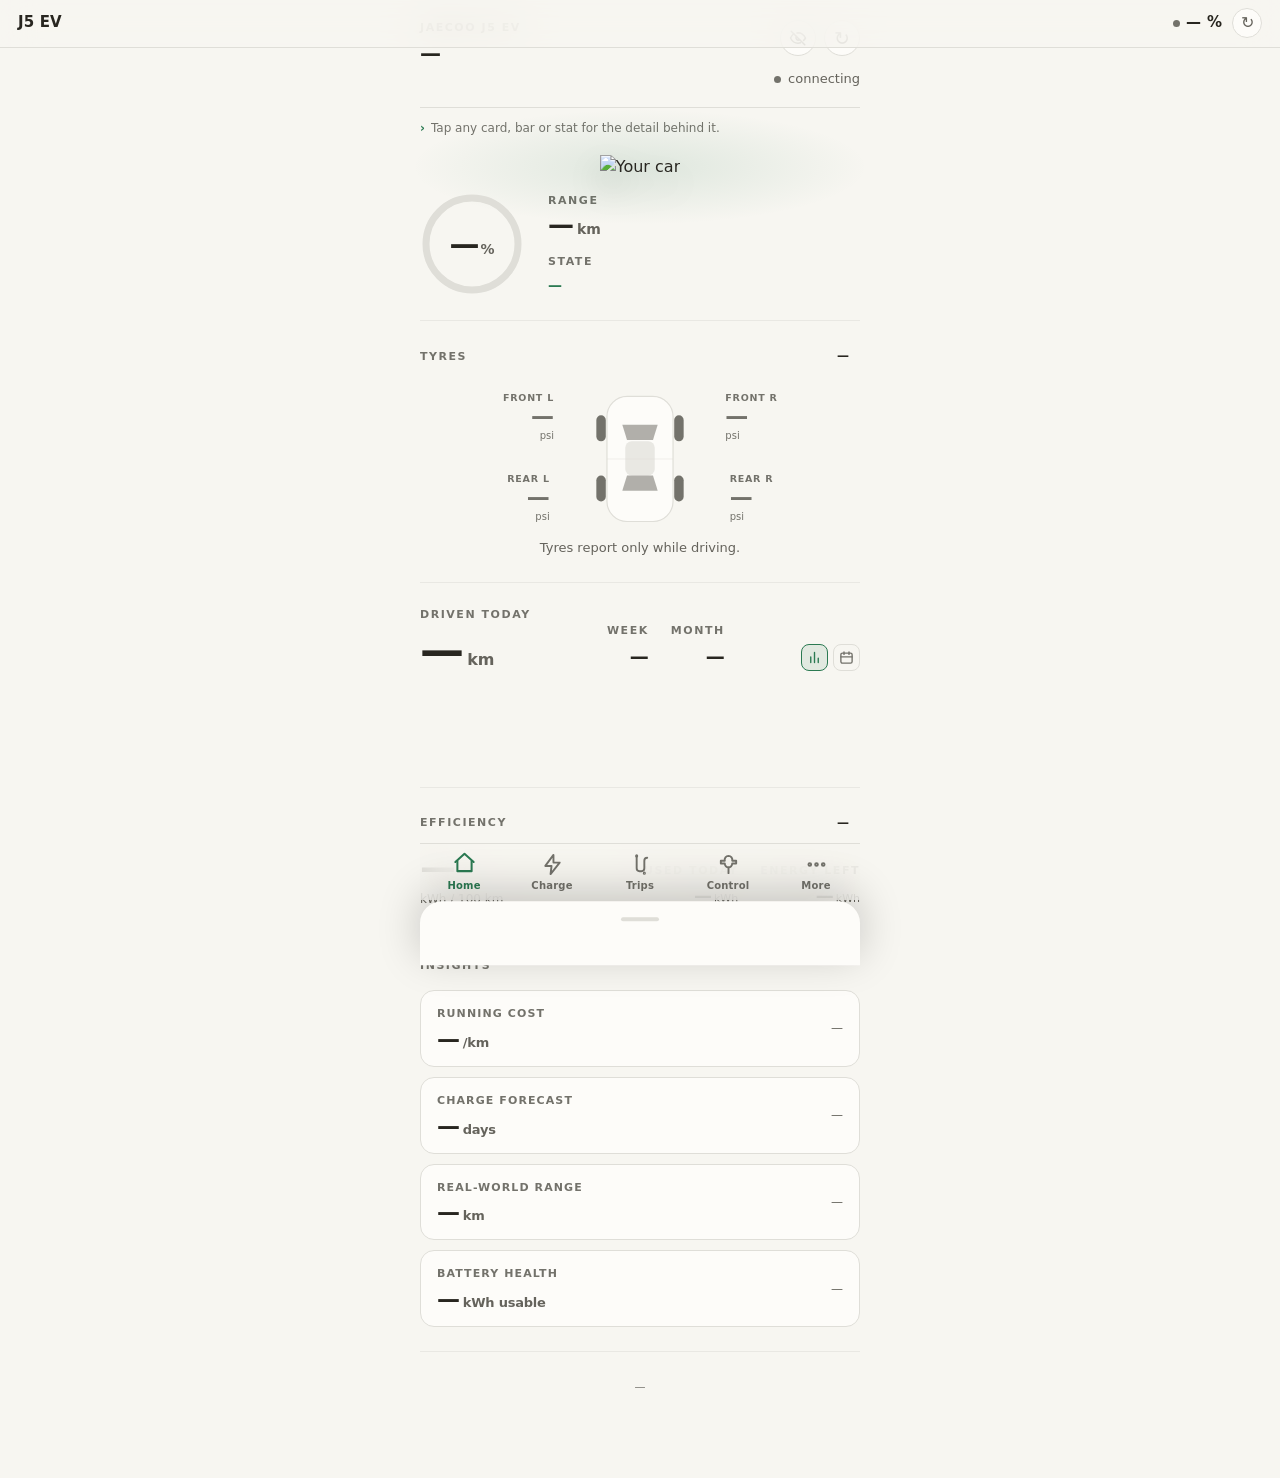
==== commit 526b63a1: "feat(location): opt-in Find my car + per-trip routes via /maps/deviceLocate Off by default ("locatio" ====
--- a/web/index.html
+++ b/web/index.html
@@ -475,6 +475,11 @@
   .tpsum span{font-size:9.5px;color:var(--muted);text-transform:uppercase;letter-spacing:.04em}
   #tripOut svg{display:block;margin:14px 0 6px}
   .tpmap{height:264px;margin:14px 0 6px;border:1px solid var(--line);border-radius:14px;overflow:hidden;z-index:0}
+  .fclinks{display:flex;gap:8px;flex-wrap:wrap;margin:8px 0 2px}
+  .fclinks a,.fclinks button{flex:1;min-width:104px;text-align:center;padding:9px 10px;border:1px solid var(--line);border-radius:12px;font:inherit;font-size:13px;font-weight:700;color:var(--ink);background:var(--surface);text-decoration:none;cursor:pointer}
+  [data-theme=dark] #fcMap .leaflet-tile-pane{filter:invert(1) hue-rotate(180deg) brightness(.92) contrast(.9)}
+  .trip.hasroute{cursor:pointer}
+  .trip.hasroute .when::after{content:" · \1F5FA\FE0F"}
   .tpmap .leaflet-container{height:100%;width:100%;background:var(--surface);font:inherit}
   .tpmap .leaflet-control-attribution{font-size:9px;background:color-mix(in oklch,var(--surface) 80%,transparent)}
   .tpmap .leaflet-control-attribution a{color:var(--muted)}
@@ -546,6 +551,16 @@
     <div class="cap" id="drain" style="display:none;text-align:left;margin-top:16px"></div>
   </section>
 
+  <section id="findCar" style="display:none">
+    <div class="head2"><div class="over">Find my car</div><span class="over" id="fcAge"></span></div>
+    <div id="fcMap" class="tpmap"></div>
+    <div class="fclinks">
+      <a id="fcG" target="_blank" rel="noopener">Google Maps</a><a id="fcW" target="_blank" rel="noopener">Waze</a>
+      <button id="fcBack" type="button" style="display:none"></button>
+    </div>
+    <div class="cap" id="fcCap" style="text-align:left;margin-top:8px"></div>
+  </section>
+
   <section class="tyres">
     <div class="head"><div class="over">Tyres</div><span class="badge" id="tstatus">—</span></div>
     <div class="car">
@@ -861,6 +876,7 @@
 function applyTheme(){ document.documentElement.dataset.theme=theme;
   const m=$('themeColor'); if(m) m.setAttribute('content',THEME_COLOR[theme]||THEME_COLOR.light); }
 const MAP_ID={
+  "Find my car":"Cari mobil","Back to the car":"Kembali ke mobil","last seen":"terakhir terlihat","moving":"bergerak","parked":"parkir","No route was recorded for this trip.":"Tidak ada rute tercatat untuk perjalanan ini.","Route":"Rute","Tap a trip to see its route.":"Ketuk perjalanan untuk melihat rutenya.",
   "Range":"Jangkauan","State":"Kondisi","Tyres":"Ban",
   "Driven today":"Jarak hari ini","Week":"Minggu","Month":"Bulan",
   "Efficiency":"Efisiensi","Used today":"Terpakai hari ini","Energy left":"Energi tersisa",
@@ -1145,6 +1161,59 @@
   _tripMap.fitBounds(L.latLngBounds(route).pad(0.12));
   setTimeout(()=>{ try{_tripMap.invalidateSize();}catch(e){} },140);
 }
+// ---- find my car (opt-in: "location": true in creds.json -> the logger stores CarLinko's position) ----
+// Read-only: api/location + api/route only read what the logger stored; nothing here calls CarLinko.
+let _fcMap=null, _fcLayer=null, _fcPos=null, _fcRoute=false, _fcOn=false;
+function fcInit(){
+  if(_fcMap||typeof L==='undefined') return !!_fcMap;
+  _fcMap=L.map('fcMap',{zoomControl:true,attributionControl:true,scrollWheelZoom:false});
+  // OSM's own tiles: Carto's free basemaps now answer every request with an "API KEY REQUIRED" tile.
+  // Dark theme = the same tiles through a CSS filter (see #fcMap rule), no second provider needed.
+  L.tileLayer('https://tile.openstreetmap.org/{z}/{x}/{y}.png',
+    {maxZoom:19,attribution:'&copy; OpenStreetMap contributors'}).addTo(_fcMap);
+  _fcLayer=L.layerGroup().addTo(_fcMap);
+  return true;
+}
+function fcShowCar(){
+  if(!_fcPos||!fcInit()) return;
+  _fcRoute=false; $('fcBack').style.display='none';
+  _fcLayer.clearLayers();
+  L.marker([_fcPos.lat,_fcPos.lng],{icon:tpPin('#2563eb','\u{1F697}')}).addTo(_fcLayer);
+  _fcMap.setView([_fcPos.lat,_fcPos.lng],16,{animate:false});   // instant: the map is reused, so an
+  setTimeout(()=>{ try{_fcMap.invalidateSize();}catch(e){} },140);
+  $('fcCap').textContent = T('Tap a trip to see its route.');
+}
+async function loadLocation(){
+  let d; try{ const r=await fetch('api/location',{cache:'no-store'}); if(!r.ok) return; d=await r.json(); }catch(e){ return; }
+  _fcOn=!!d.enabled;
+  const sec=$('findCar');
+  if(!d.enabled||d.lat==null){ sec.style.display='none'; return; }
+  const was=sec.style.display==='none'; sec.style.display='';
+  $('fcAge').textContent = T('last seen')+' '+(d.age_s!=null?ago(d.age_s/60)+' '+T('ago'):'')+' · '+T(d.moving?'moving':'parked');
+  const ll=d.lat.toFixed(6)+','+d.lng.toFixed(6);
+  $('fcG').href='https://www.google.com/maps/dir/?api=1&travelmode=driving&destination='+ll;
+  $('fcW').href='https://waze.com/ul?ll='+ll+'&navigate=yes';
+  const moved=!_fcPos||_fcPos.lat!==d.lat||_fcPos.lng!==d.lng;
+  _fcPos={lat:d.lat,lng:d.lng};
+  if(!_fcRoute&&(was||moved)) fcShowCar();     // don't yank the map while a route is open
+}
+async function fcShowRoute(t){
+  let pts=[]; try{ pts=((await (await fetch('api/route?from='+t.start_ts+'&to='+t.end_ts,{cache:'no-store'})).json()).points)||[]; }catch(e){}
+  const sec=$('findCar');
+  if(pts.length<2||!fcInit()){ $('fcCap').textContent=T('No route was recorded for this trip.'); sec.scrollIntoView({behavior:'smooth',block:'center'}); return; }
+  _fcRoute=true; _fcLayer.clearLayers();
+  const line=pts.map(p=>[p[0],p[1]]);
+  L.polyline(line,{color:'#2d8f5f',weight:7,opacity:.22,lineJoin:'round',lineCap:'round'}).addTo(_fcLayer);
+  L.polyline(line,{color:'#2d8f5f',weight:3.5,opacity:.95,lineJoin:'round',lineCap:'round'}).addTo(_fcLayer);
+  L.marker(line[0],{icon:tpPin('#2563eb','A')}).addTo(_fcLayer);
+  L.marker(line[line.length-1],{icon:tpPin('#2d8f5f','B')}).addTo(_fcLayer);
+  _fcMap.fitBounds(L.latLngBounds(line).pad(0.12),{animate:false});  // animated zoom from the car view can be cut short
+  setTimeout(()=>{ try{_fcMap.invalidateSize();}catch(e){} },140);
+  const b=$('fcBack'); b.textContent=T('Back to the car'); b.style.display=_fcPos?'':'none';
+  $('fcCap').textContent=T('Route')+' · '+t.day+' · '+t.from+(t.to!==t.from?'–'+t.to:'')+' · '+t.km+' km';
+  sec.scrollIntoView({behavior:'smooth',block:'center'});
+}
+$('fcBack').addEventListener('click',()=>fcShowCar());
 function gmapsLink(fromO, toO, stops){
   // no origin -> Google navigates from "My Location" (avoids the fixed-pin vs current-GPS reroute fight)
   let u='https://www.google.com/maps/dir/?api=1&travelmode=driving&destination='+encodeURIComponent(toO);
@@ -1835,6 +1904,7 @@
   // that opens a 2nd CarLinko socket per call, which fights the streamer's persistent one.
   let d; try{ d=await (await fetch('api/summary',{cache:'no-store'})).json(); }catch(e){ return; }
   DATA=d;
+  loadLocation();                                       // opt-in car position (no-op when off)
   syncResyncSeg();
   applyCurrency();                                       // symbol/labels from server currency config
   { const db=$('demoBanner'); if(db) db.style.display = d.demo? 'block':'none'; }
@@ -1961,6 +2031,7 @@
     row.innerHTML=`<div><div class="km num">${t.km}<u>km</u></div><div class="when">${parts.join(' · ')}</div></div>`+
       `<div class="r"><div class="eff num">${t.min||'<1'}<u>min</u></div>`+
       `<div class="sub2">${t.avg_kmh!=null?T('avg')+' '+t.avg_kmh+' km/h':''}</div></div>`;
+    if(_fcOn&&t.start_ts){ row.classList.add('hasroute'); row.addEventListener('click',()=>fcShowRoute(t)); }
     tl.append(row); });
   $('tripCount').textContent = trips.length? trips.length+' '+T('shown'):'';
   if(!trips.length) tl.innerHTML='<div class="cap" style="text-align:left">'+T('No trips yet — drive and they appear here.')+'</div>';
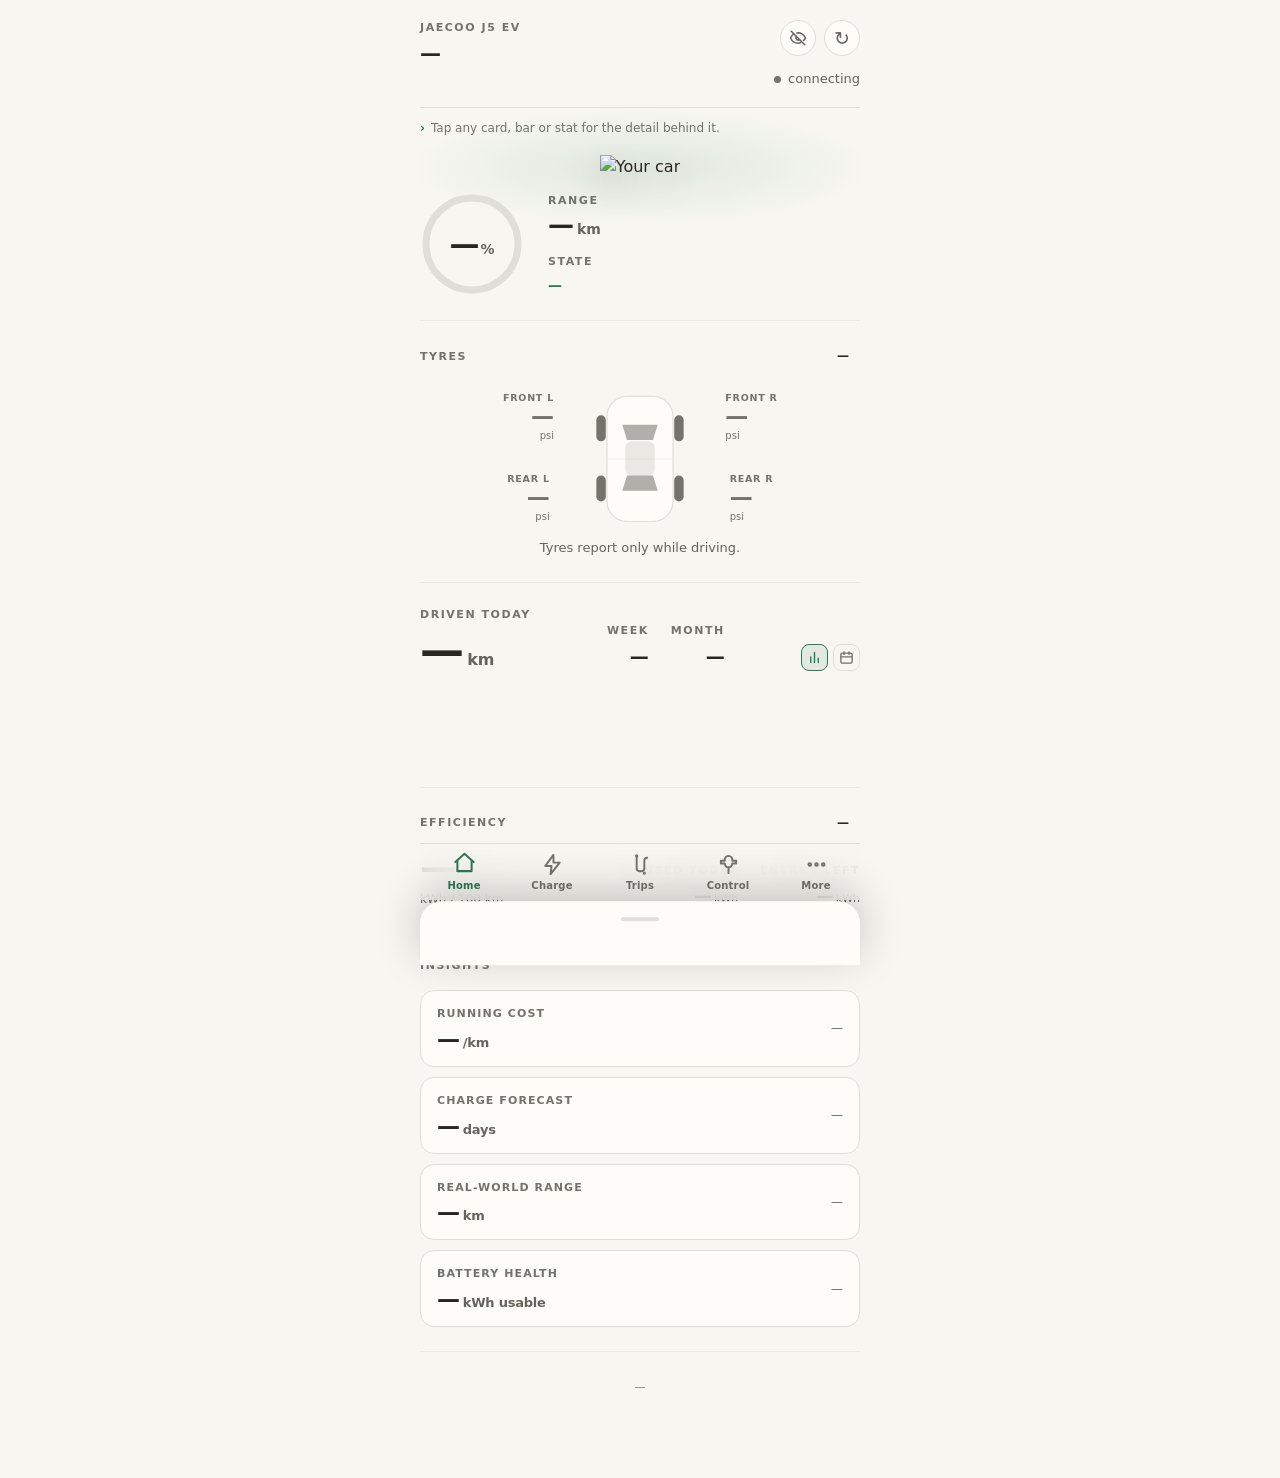
==== commit e65877b9: "fix(location): harden the thread, config and endpoints after review Logger: - Respect the login guar" ====
--- a/web/index.html
+++ b/web/index.html
@@ -1163,7 +1163,7 @@
 }
 // ---- find my car (opt-in: "location": true in creds.json -> the logger stores CarLinko's position) ----
 // Read-only: api/location + api/route only read what the logger stored; nothing here calls CarLinko.
-let _fcMap=null, _fcLayer=null, _fcPos=null, _fcRoute=false, _fcOn=false;
+let _fcMap=null, _fcLayer=null, _fcPos=null, _fcRoute=false, _fcOn=false, _fcSince=null, _fcNext=0;
 function fcInit(){
   if(_fcMap||typeof L==='undefined') return !!_fcMap;
   _fcMap=L.map('fcMap',{zoomControl:true,attributionControl:true,scrollWheelZoom:false});
@@ -1184,10 +1184,12 @@
   $('fcCap').textContent = T('Tap a trip to see its route.');
 }
 async function loadLocation(){
+  if(!_fcOn&&Date.now()<_fcNext) return;          // off: re-check once a minute, not on every 5 s read
   let d; try{ const r=await fetch('api/location',{cache:'no-store'}); if(!r.ok) return; d=await r.json(); }catch(e){ return; }
-  _fcOn=!!d.enabled;
+  _fcOn=!!d.enabled; _fcSince=typeof d.since==='number'?d.since:null;
+  if(!_fcOn) _fcNext=Date.now()+60000;
   const sec=$('findCar');
-  if(!d.enabled||d.lat==null){ sec.style.display='none'; return; }
+  if(!_fcOn||typeof d.lat!=='number'||typeof d.lng!=='number'){ sec.style.display='none'; return; }
   const was=sec.style.display==='none'; sec.style.display='';
   $('fcAge').textContent = T('last seen')+' '+(d.age_s!=null?ago(d.age_s/60)+' '+T('ago'):'')+' · '+T(d.moving?'moving':'parked');
   const ll=d.lat.toFixed(6)+','+d.lng.toFixed(6);
@@ -1213,7 +1215,7 @@
   $('fcCap').textContent=T('Route')+' · '+t.day+' · '+t.from+(t.to!==t.from?'–'+t.to:'')+' · '+t.km+' km';
   sec.scrollIntoView({behavior:'smooth',block:'center'});
 }
-$('fcBack').addEventListener('click',()=>fcShowCar());
+{ const fb=$('fcBack'); if(fb) fb.addEventListener('click',()=>fcShowCar()); }
 function gmapsLink(fromO, toO, stops){
   // no origin -> Google navigates from "My Location" (avoids the fixed-pin vs current-GPS reroute fight)
   let u='https://www.google.com/maps/dir/?api=1&travelmode=driving&destination='+encodeURIComponent(toO);
@@ -1902,9 +1904,9 @@
 async function load(live){
   // Always read the box's own DB, which the --stream logger keeps <30s fresh. Never api/refresh:
   // that opens a 2nd CarLinko socket per call, which fights the streamer's persistent one.
+  const locP=loadLocation();                            // opt-in car position, read alongside the summary
   let d; try{ d=await (await fetch('api/summary',{cache:'no-store'})).json(); }catch(e){ return; }
   DATA=d;
-  loadLocation();                                       // opt-in car position (no-op when off)
   syncResyncSeg();
   applyCurrency();                                       // symbol/labels from server currency config
   { const db=$('demoBanner'); if(db) db.style.display = d.demo? 'block':'none'; }
@@ -2025,13 +2027,14 @@
   // trips
   // outings (fragments parked <20 min apart folded server-side, same as v2's day card);
   // no per-trip kWh: the SoC drop often lands while parked, so it only matches per day
+  await locP;                                           // rows need to know if location is on
   const tl=$('tripList'); tl.replaceChildren(); const trips=d.outings||[];
   trips.forEach(t=>{ const row=document.createElement('div'); row.className='trip';
     const parts=[t.day, t.from+(t.to!==t.from?'–'+t.to:'')];
     row.innerHTML=`<div><div class="km num">${t.km}<u>km</u></div><div class="when">${parts.join(' · ')}</div></div>`+
       `<div class="r"><div class="eff num">${t.min||'<1'}<u>min</u></div>`+
       `<div class="sub2">${t.avg_kmh!=null?T('avg')+' '+t.avg_kmh+' km/h':''}</div></div>`;
-    if(_fcOn&&t.start_ts){ row.classList.add('hasroute'); row.addEventListener('click',()=>fcShowRoute(t)); }
+    if(_fcOn&&_fcSince!=null&&t.end_ts>=_fcSince){ row.classList.add('hasroute'); row.addEventListener('click',()=>fcShowRoute(t)); }
     tl.append(row); });
   $('tripCount').textContent = trips.length? trips.length+' '+T('shown'):'';
   if(!trips.length) tl.innerHTML='<div class="cap" style="text-align:left">'+T('No trips yet — drive and they appear here.')+'</div>';
